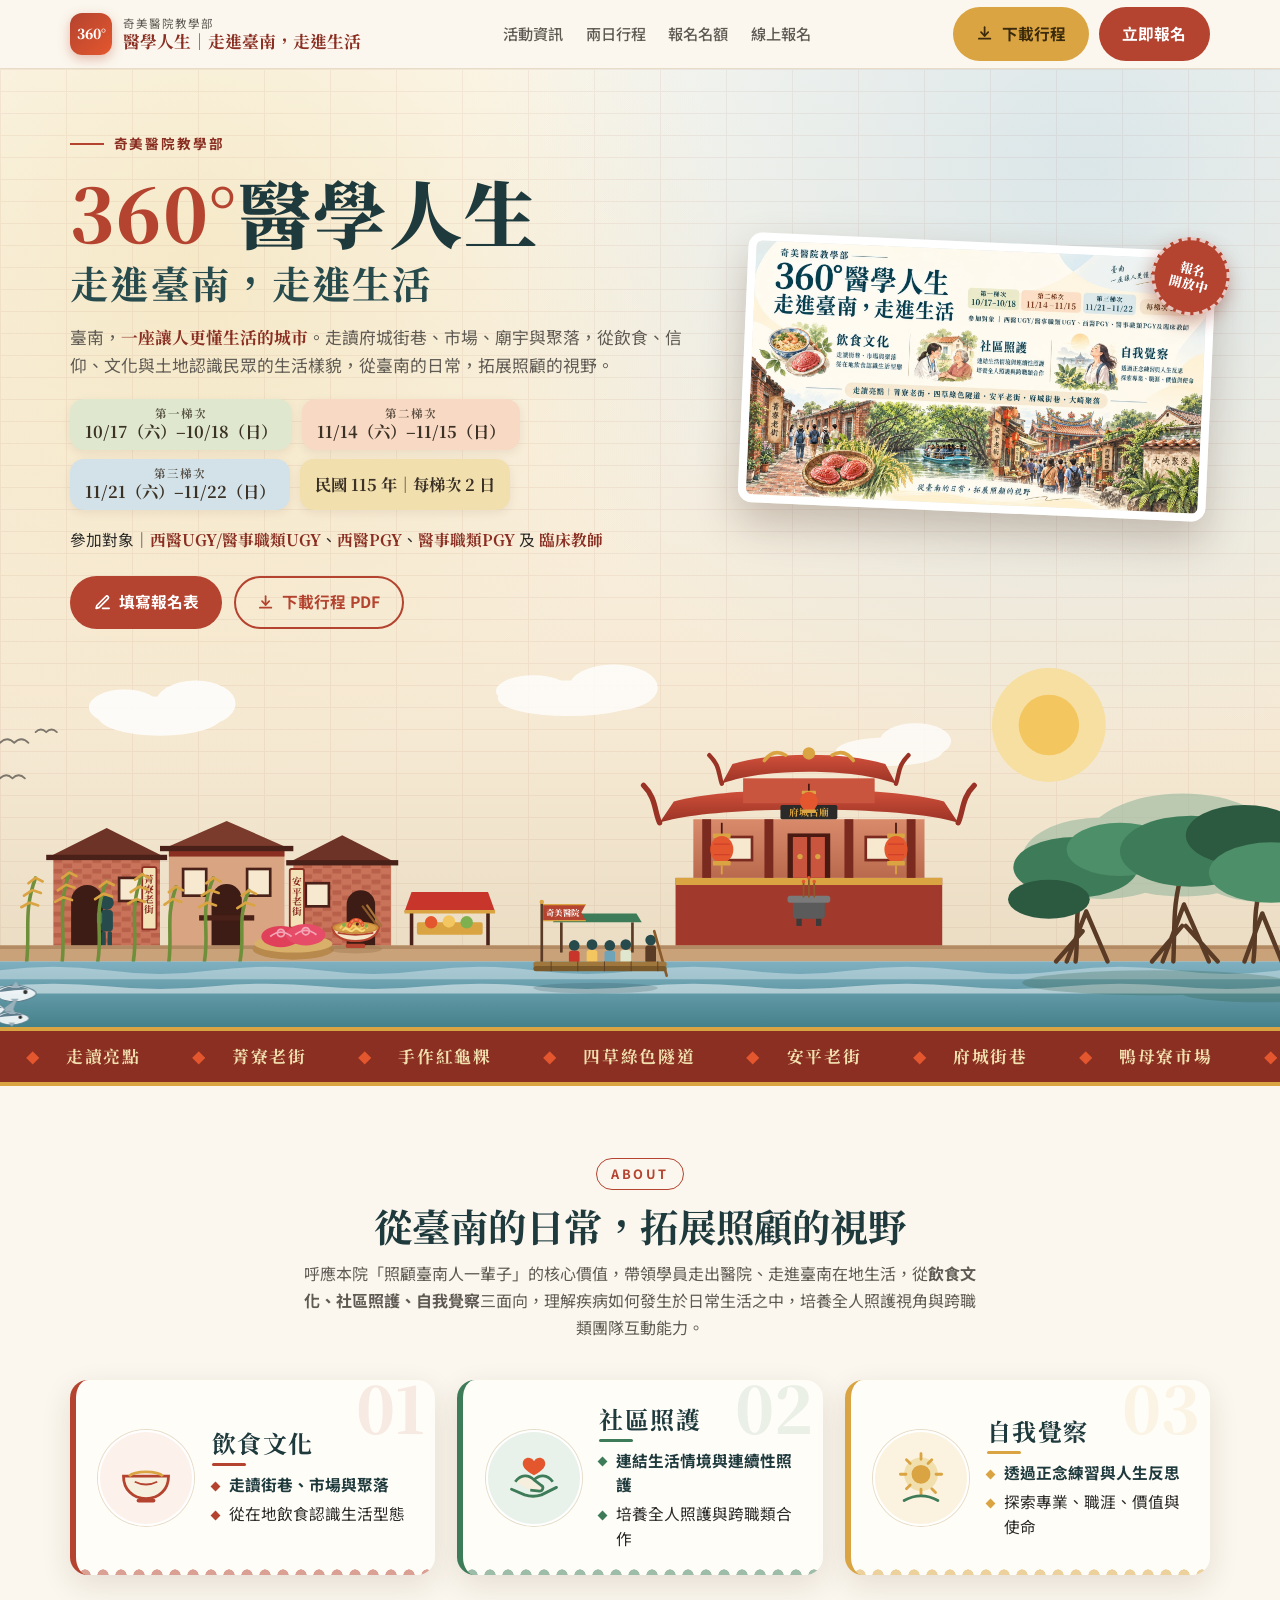
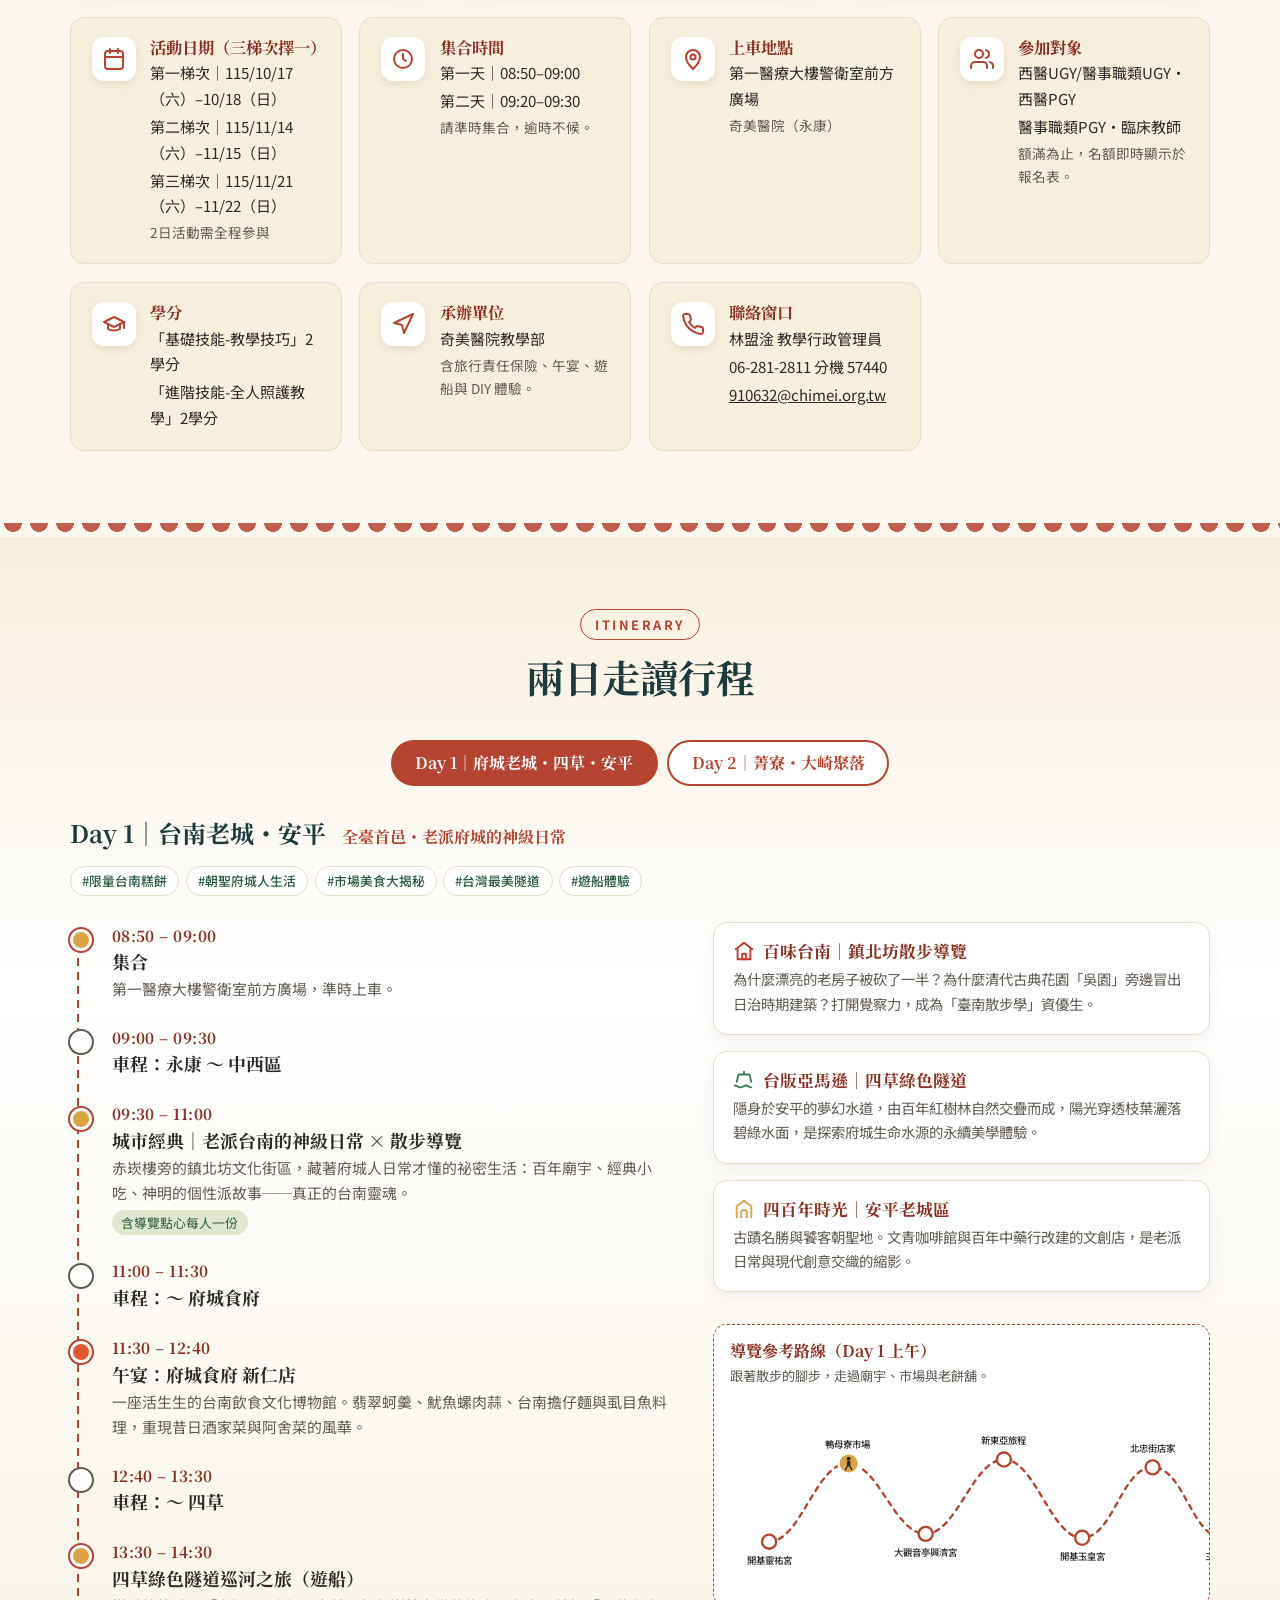
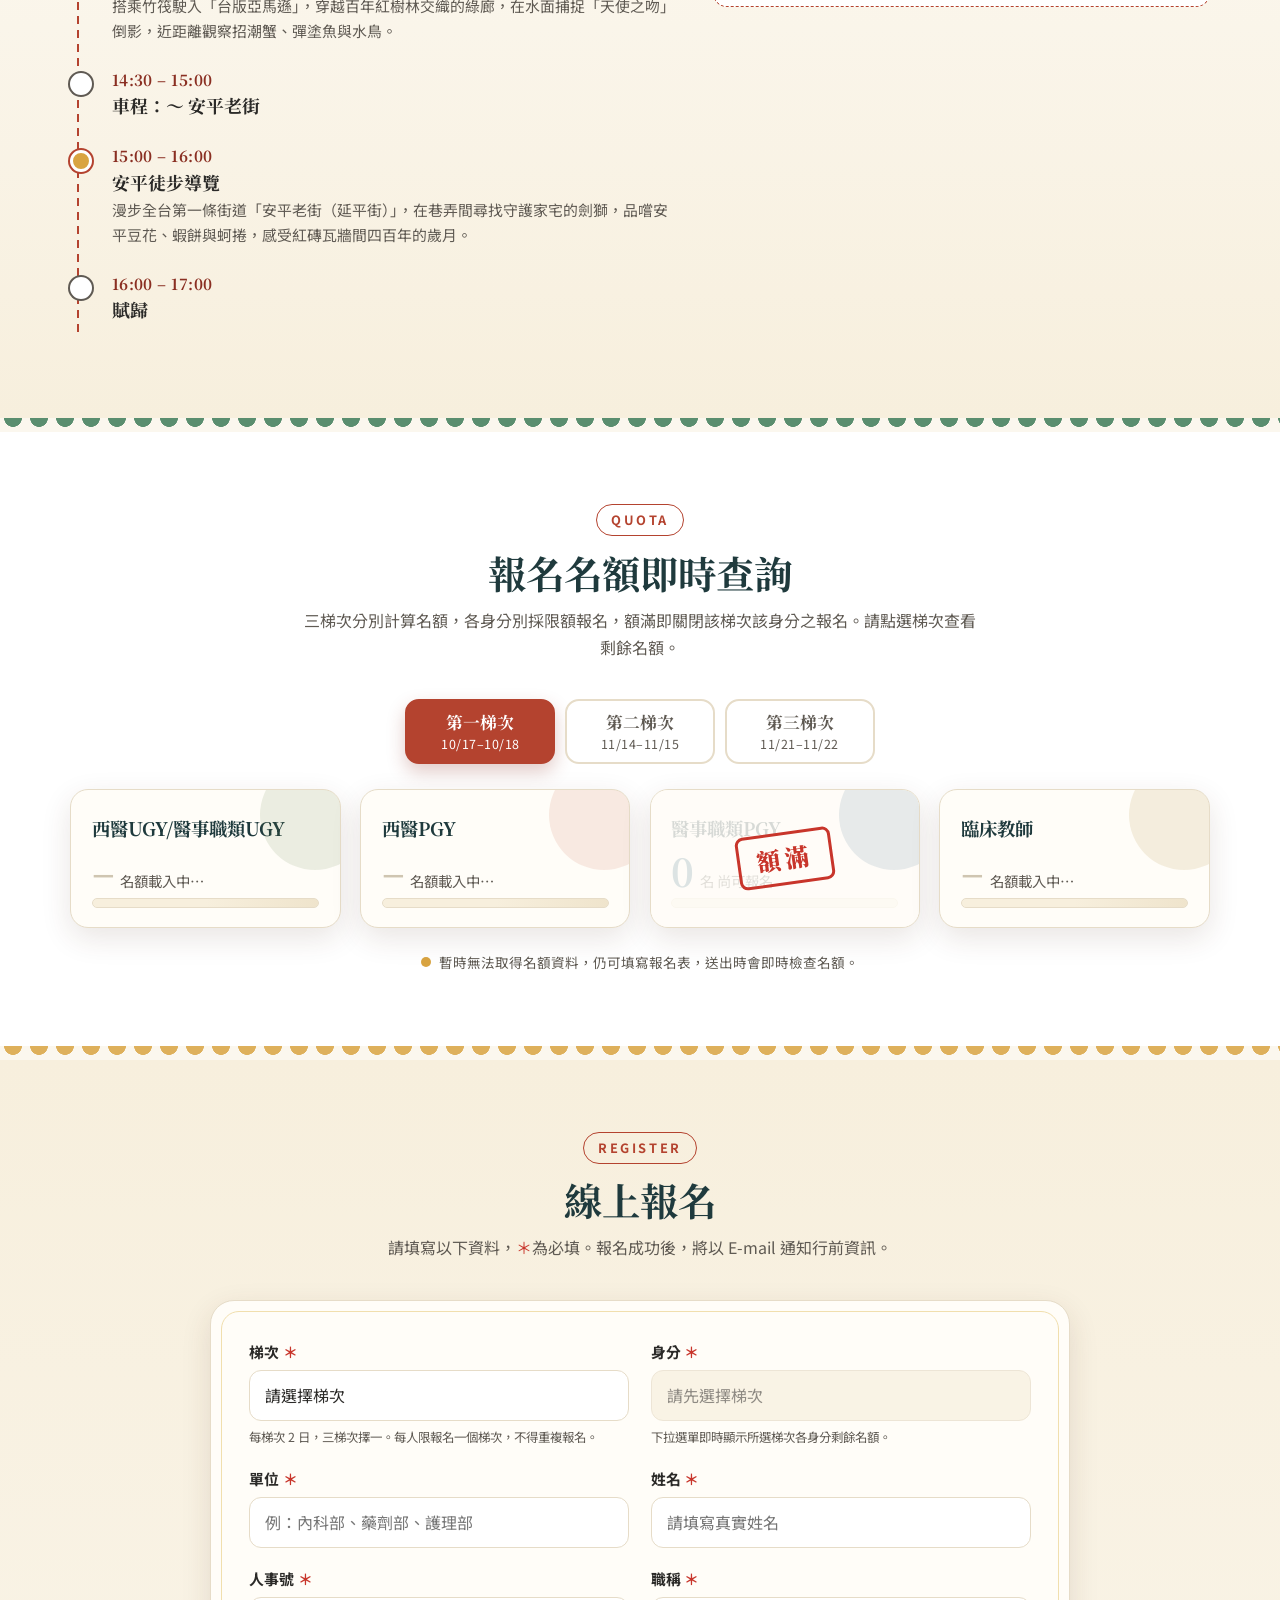
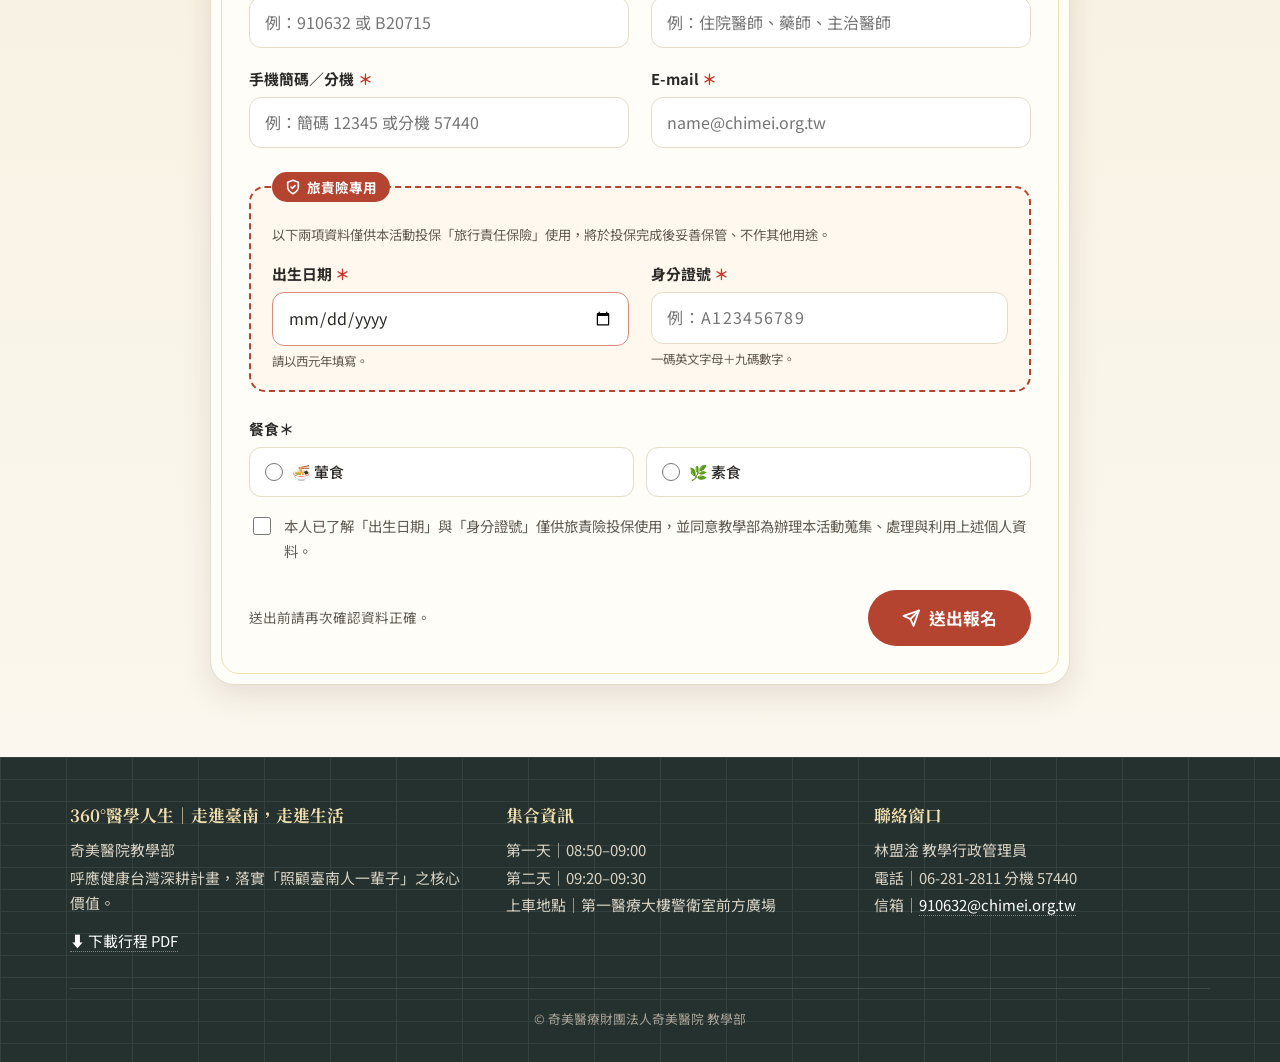
==== index.html @ 9045a718 "Swap the header poster for v5 Resize 「360°醫學人生｜走進臺南，走進生活v5.png」 to 1600×900 as assets/poster.jpg and" ====
<!DOCTYPE html>
<html lang="zh-Hant-TW">
<head>
<meta charset="UTF-8">
<meta name="viewport" content="width=device-width, initial-scale=1.0">
<title>360°醫學人生｜走進臺南，走進生活｜活動報名</title>
<meta name="description" content="奇美醫院教學部「360°醫學人生｜走進臺南，走進生活」二日走讀活動報名。對象：西醫UGY/醫事職類UGY、西醫PGY、醫事職類PGY及臨床教師。">
<meta property="og:title" content="360°醫學人生｜走進臺南，走進生活">
<meta property="og:description" content="走讀府城街巷、市場、廟宇與聚落，從飲食、信仰、文化與土地認識民眾的生活樣貌。">
<meta property="og:image" content="assets/poster.jpg?v=5">
<link rel="icon" href="data:image/svg+xml,%3Csvg xmlns='http://www.w3.org/2000/svg' viewBox='0 0 64 64'%3E%3Cline x1='32' y1='2' x2='32' y2='12' stroke='%235b2418' stroke-width='3'/%3E%3Cellipse cx='32' cy='32' rx='20' ry='22' fill='%23e4572e'/%3E%3Crect x='20' y='8' width='24' height='6' rx='2' fill='%23d9a441'/%3E%3Crect x='20' y='50' width='24' height='6' rx='2' fill='%23d9a441'/%3E%3Cline x1='32' y1='56' x2='32' y2='63' stroke='%23d9a441' stroke-width='3'/%3E%3C/svg%3E">
<link rel="preconnect" href="https://fonts.googleapis.com">
<link rel="preconnect" href="https://fonts.gstatic.com" crossorigin>
<link href="https://fonts.googleapis.com/css2?family=Noto+Sans+TC:wght@400;500;700&family=Noto+Serif+TC:wght@600;700;900&display=swap" rel="stylesheet">
<style>
/* ---------- 色彩：紅磚、朱紅、廟宇金、米白、紅樹林綠、四草水色 ---------- */
:root{
  --brick:#b4432f;
  --brick-deep:#8a2f22;
  --vermilion:#c8352b;
  --lantern:#e4572e;
  --gold:#d9a441;
  --gold-soft:#f1dfae;
  --rice:#f7efdd;
  --cream:#fbf7ee;
  --paper:#fffdf8;
  --ink:#2b2a28;
  --ink-soft:#5f5a53;
  --line:#e6dcc8;
  --green:#3e7c59;
  --green-deep:#2c5a41;
  --green-soft:#dfe8cf;
  --water:#6fa3b8;
  --water-soft:#d3e2e8;
  --peach:#f7d9c4;
  --shadow:0 10px 30px rgba(74,43,26,.12);
  --radius:18px;
  --serif:"Noto Serif TC","PingFang TC","Microsoft JhengHei",serif;
  --sans:"Noto Sans TC","PingFang TC","Microsoft JhengHei",system-ui,sans-serif;
}
*{box-sizing:border-box}
html{scroll-behavior:smooth}
body{
  margin:0;
  font-family:var(--sans);
  color:var(--ink);
  background:var(--cream);
  line-height:1.7;
  -webkit-font-smoothing:antialiased;
  overflow-x:hidden;
}
img{max-width:100%;display:block}
a{color:inherit}
h1,h2,h3,h4{font-family:var(--serif);margin:0;line-height:1.25}
.container{width:min(1140px,92%);margin:0 auto}
.sr-only{position:absolute;width:1px;height:1px;overflow:hidden;clip:rect(0 0 0 0);white-space:nowrap}

/* ---------- 按鈕 ---------- */
.btn{
  display:inline-flex;align-items:center;gap:.5rem;
  padding:.7rem 1.35rem;border-radius:999px;border:2px solid transparent;
  font-weight:700;font-size:.98rem;text-decoration:none;cursor:pointer;
  transition:transform .2s,box-shadow .2s,background .2s,color .2s;
  font-family:var(--sans);white-space:nowrap;
}
.btn svg{width:1.1em;height:1.1em;flex:none}
.btn:hover{transform:translateY(-2px);box-shadow:0 8px 20px rgba(139,47,34,.25)}
.btn:active{transform:translateY(0)}
.btn-primary{background:var(--brick);color:#fff}
.btn-primary:hover{background:var(--vermilion)}
.btn-outline{background:transparent;color:var(--brick);border-color:var(--brick)}
.btn-outline:hover{background:var(--brick);color:#fff}
.btn-gold{background:var(--gold);color:#3b2a0c}
.btn-gold:hover{background:#e6b552}
.btn[disabled]{opacity:.6;cursor:not-allowed;transform:none;box-shadow:none}

/* ---------- 頁首 ---------- */
.site-header{
  position:sticky;top:0;z-index:50;
  background:rgba(251,247,238,.9);
  backdrop-filter:blur(10px);
  border-bottom:1px solid var(--line);
}
.site-header .container{display:flex;align-items:center;justify-content:space-between;gap:1rem;min-height:68px}
.brand{display:flex;align-items:center;gap:.7rem;text-decoration:none}
.brand-mark{
  width:42px;height:42px;border-radius:12px;flex:none;
  background:linear-gradient(135deg,var(--brick),var(--lantern));
  display:grid;place-items:center;color:#fff;font-family:var(--serif);font-weight:900;font-size:.85rem;
  box-shadow:0 4px 12px rgba(180,67,47,.35);
}
.brand-text{display:flex;flex-direction:column;line-height:1.2}
.brand-text small{font-size:.72rem;color:var(--ink-soft);letter-spacing:.08em}
.brand-text strong{font-family:var(--serif);font-size:1.05rem;color:var(--brick-deep)}
.nav{display:flex;gap:1.4rem;font-weight:500;font-size:.95rem}
.nav a{text-decoration:none;color:var(--ink-soft);position:relative;padding:.2rem 0}
.nav a::after{content:"";position:absolute;left:0;right:0;bottom:-2px;height:2px;background:var(--brick);transform:scaleX(0);transition:transform .25s;transform-origin:left}
.nav a:hover{color:var(--brick)}
.nav a:hover::after{transform:scaleX(1)}
.header-actions{display:flex;gap:.6rem;align-items:center}
@media (max-width:860px){.nav{display:none}}
@media (max-width:700px){
  .site-header .container{min-height:60px}
  .brand-text small{display:none}
  .brand-text strong{font-size:.98rem}
  .brand-mark{width:36px;height:36px;font-size:.75rem}
  .header-actions .btn-register{display:none}
  .btn-download .btn-label-long{display:none}
  .btn-download{padding:.55rem 1rem}
}
@media (max-width:480px){.brand-sub{display:none}}
@media (min-width:701px){.btn-download .btn-label-short{display:none}}

/* ---------- Hero ---------- */
.hero{
  position:relative;overflow:hidden;
  background:
    radial-gradient(circle at 15% 20%,rgba(241,223,174,.55),transparent 40%),
    radial-gradient(circle at 85% 10%,rgba(211,226,232,.8),transparent 45%),
    linear-gradient(180deg,#fdf9f0 0%,#f6e9d3 70%,#e7d9bf 100%);
}
.hero::before{ /* 紅磚紋理 */
  content:"";position:absolute;inset:0;opacity:.06;pointer-events:none;
  background-image:
    linear-gradient(var(--brick-deep) 1px,transparent 1px),
    linear-gradient(90deg,var(--brick-deep) 1px,transparent 1px);
  background-size:100% 22px,66px 22px;
}
.hero-inner{
  position:relative;z-index:2;
  display:grid;grid-template-columns:1.15fr .85fr;gap:2.5rem;align-items:center;
  padding:3.5rem 0 2rem;
}
.eyebrow{
  display:inline-flex;align-items:center;gap:.6rem;
  font-size:.85rem;letter-spacing:.14em;color:var(--brick-deep);font-weight:700;
}
.eyebrow::before{content:"";width:34px;height:2px;background:var(--brick)}
.hero h1{
  font-size:clamp(2.6rem,6vw,4.6rem);font-weight:900;color:#1f3a3d;
  letter-spacing:.02em;margin:.6rem 0 .1rem;
}
.hero h1 .deg{color:var(--brick)}
.hero h2{
  font-size:clamp(1.5rem,3.6vw,2.4rem);font-weight:700;color:#274a4d;letter-spacing:.06em;
}
.hero .tagline{
  margin:1rem 0 1.2rem;color:var(--ink-soft);font-size:1.05rem;
}
.hero .tagline em{font-style:normal;font-family:var(--serif);color:var(--brick-deep);font-weight:700}
.sessions{display:flex;flex-wrap:wrap;gap:.6rem;margin:1rem 0}
.chip{
  display:inline-flex;flex-direction:column;align-items:center;
  padding:.45rem .95rem;border-radius:14px;line-height:1.3;
  font-family:var(--serif);font-weight:700;color:#3b3125;
  box-shadow:0 3px 10px rgba(74,43,26,.08);
}
.chip small{font-size:.72rem;font-weight:700;letter-spacing:.08em;opacity:.8}
.chip span{font-size:1.02rem}
.chip-1{background:var(--green-soft)}
.chip-2{background:var(--peach)}
.chip-3{background:var(--water-soft)}
.chip-days{background:var(--gold-soft);justify-content:center}
.audience{font-size:.98rem;color:var(--ink);margin-bottom:1.4rem}
.audience b{color:var(--brick-deep);font-family:var(--serif);white-space:nowrap}
.hero-cta{display:flex;flex-wrap:wrap;gap:.7rem}
.poster-frame{
  position:relative;
  transform:rotate(2.5deg);
  transition:transform .4s;
}
.poster-frame:hover{transform:rotate(0) scale(1.02)}
.poster-frame img{
  border-radius:14px;border:8px solid #fff;
  box-shadow:0 20px 40px rgba(74,43,26,.25);
}
.poster-frame .stamp{
  position:absolute;right:-14px;top:-14px;
  width:78px;height:78px;border-radius:50%;
  background:var(--brick);color:#fff;font-family:var(--serif);font-weight:900;
  display:grid;place-items:center;text-align:center;font-size:.8rem;line-height:1.2;
  border:3px dashed rgba(255,255,255,.7);box-shadow:0 8px 18px rgba(139,47,34,.4);
  transform:rotate(12deg);
  animation:stampPulse 3s ease-in-out infinite;
}
@keyframes stampPulse{0%,100%{transform:rotate(12deg) scale(1)}50%{transform:rotate(12deg) scale(1.06)}}
@media (max-width:900px){
  .hero-inner{grid-template-columns:1fr;padding-top:2.5rem}
  .poster-frame{max-width:520px;margin:0 auto;transform:rotate(0)}
}

/* ---------- Hero 動態場景 ---------- */
.scene{position:relative;z-index:1;display:block;width:100%;height:auto;margin-top:-1rem}
.scene svg{display:block;width:100%;height:auto}
.cloud{animation:drift 40s ease-in-out infinite alternate}
.cloud.c2{animation-duration:55s;animation-delay:-20s}
.cloud.c3{animation-duration:48s;animation-delay:-10s}
@keyframes drift{from{transform:translateX(0)}to{transform:translateX(70px)}}
.lantern{animation:swing 3.4s ease-in-out infinite;transform-box:fill-box;transform-origin:50% 0}
.lantern.l2{animation-delay:-1.1s;animation-duration:3.9s}
.lantern.l3{animation-delay:-2.2s;animation-duration:3.1s}
@keyframes swing{0%,100%{transform:rotate(-6deg)}50%{transform:rotate(6deg)}}
.smoke{animation:rise 5s ease-out infinite;transform-box:fill-box;transform-origin:50% 100%;opacity:0}
.smoke.s2{animation-delay:1.6s}
.smoke.s3{animation-delay:3.2s}
@keyframes rise{0%{transform:translateY(0) scale(.6);opacity:0}15%{opacity:.7}100%{transform:translateY(-70px) translateX(12px) scale(1.4);opacity:0}}
.rice{animation:sway 4s ease-in-out infinite;transform-box:fill-box;transform-origin:50% 100%}
.rice.r2{animation-delay:-.8s}
.rice.r3{animation-delay:-1.6s}
.rice.r4{animation-delay:-2.4s}
.rice.r5{animation-delay:-3.2s}
@keyframes sway{0%,100%{transform:rotate(-4deg)}50%{transform:rotate(4deg)}}
.wave{animation:waves 9s linear infinite}
.wave.w2{animation-duration:14s;animation-direction:reverse;opacity:.5}
@keyframes waves{from{transform:translateX(0)}to{transform:translateX(-240px)}}
.raft-sail{animation:sail 46s ease-in-out infinite alternate}
@keyframes sail{from{transform:translateX(-185px)}to{transform:translateX(430px)}}
.raft{animation:bob 4.5s ease-in-out infinite;transform-box:fill-box;transform-origin:50% 50%}
@keyframes bob{0%,100%{transform:translateY(0) rotate(-1deg)}50%{transform:translateY(-5px) rotate(1deg)}}
.pole{animation:row 2.4s ease-in-out infinite;transform-box:fill-box;transform-origin:15% 0}
.flag{animation:flutter 1.3s ease-in-out infinite alternate;transform-box:fill-box;transform-origin:0 50%}
@keyframes flutter{from{transform:skewY(-4deg) scaleX(1)}to{transform:skewY(4deg) scaleX(.94)}}
@keyframes row{0%,100%{transform:rotate(-8deg)}50%{transform:rotate(8deg)}}
.wake{animation:wake 3s ease-out infinite;transform-box:fill-box;transform-origin:100% 50%;opacity:0}
.wake.k2{animation-delay:1.5s}
@keyframes wake{0%{transform:scaleX(.3);opacity:0}30%{opacity:.6}100%{transform:scaleX(1.4) translateX(-30px);opacity:0}}
/* 虱目魚 */
.fish-lane{animation:swimR 34s linear infinite}
.fish-lane.f2{animation:swimL 42s linear infinite;animation-delay:-16s}
.fish-lane.f3{animation:swimR 52s linear infinite;animation-delay:-30s}
@keyframes swimR{from{transform:translateX(-90px)}to{transform:translateX(1530px)}}
@keyframes swimL{from{transform:translateX(1530px)}to{transform:translateX(-90px)}}
.fish-bob{animation:fishBob 3.2s ease-in-out infinite;transform-box:fill-box;transform-origin:50% 50%}
.fish-bob.b2{animation-duration:2.6s;animation-delay:-1s}
.fish-bob.b3{animation-duration:3.8s;animation-delay:-2s}
@keyframes fishBob{0%,100%{transform:translateY(0) rotate(2deg)}50%{transform:translateY(-4px) rotate(-2deg)}}
.fish-tail{animation:tail .55s ease-in-out infinite alternate;transform-box:fill-box;transform-origin:0% 50%}
@keyframes tail{from{transform:rotate(-18deg)}to{transform:rotate(18deg)}}
.fish-jump{animation:jump 5s ease-in-out infinite;transform-box:fill-box;transform-origin:50% 50%;opacity:0}
.fish-jump.j2,.splash.s2{animation-delay:-2.5s}
@keyframes jump{
  0%,74%{transform:translate(0,14px) rotate(0);opacity:0}
  76%{opacity:1}
  80%{transform:translate(18px,-22px) rotate(-38deg);opacity:1}
  85%{transform:translate(42px,-44px) rotate(0deg);opacity:1}
  90%{transform:translate(66px,-22px) rotate(38deg);opacity:1}
  93%{transform:translate(82px,14px) rotate(60deg);opacity:1}
  94%,100%{transform:translate(82px,14px) rotate(60deg);opacity:0}
}
.splash{animation:splash 5s ease-out infinite;transform-box:fill-box;transform-origin:50% 50%;opacity:0}
@keyframes splash{0%,92%{transform:scale(.3);opacity:0}94%{opacity:.7}100%{transform:scale(1.6);opacity:0}}
.bird{animation:fly 26s linear infinite;opacity:.8}
.bird.b2{animation-delay:-9s}
@keyframes fly{from{transform:translateX(-120px) translateY(0)}50%{transform:translateX(700px) translateY(-25px)}to{transform:translateX(1560px) translateY(0)}}
.sun-glow{animation:glow 6s ease-in-out infinite}
@keyframes glow{0%,100%{opacity:.35}50%{opacity:.7}}
.walker{animation:walk 30s linear infinite}
@keyframes walk{from{transform:translateX(-80px)}to{transform:translateX(760px)}}
.walker .leg{animation:step .6s ease-in-out infinite alternate;transform-box:fill-box;transform-origin:50% 0}
.walker .leg.b{animation-delay:-.3s}
@keyframes step{from{transform:rotate(-18deg)}to{transform:rotate(18deg)}}
@media (prefers-reduced-motion:reduce){
  .cloud,.lantern,.smoke,.rice,.wave,.raft,.raft-sail,.pole,.wake,.bird,.sun-glow,.walker,.walker .leg,.stamp,.marquee-track,.pulse,.steam,.route-walker,.fish-lane,.fish-bob,.fish-tail,.fish-jump,.splash,.flag,.quota-card.is-loading .bar{animation:none!important}
  .fish-jump,.splash{opacity:0!important}
}

/* ---------- 跑馬燈 ---------- */
.marquee{
  background:var(--brick-deep);color:var(--gold-soft);
  overflow:hidden;white-space:nowrap;padding:.7rem 0;
  font-family:var(--serif);font-weight:700;font-size:1.05rem;letter-spacing:.1em;
  border-top:4px solid var(--gold);border-bottom:4px solid var(--gold);
}
.marquee-track{display:inline-block;animation:marquee 32s linear infinite}
.marquee-track span{display:inline-block;padding:0 1.6rem}
.marquee-track span::before{content:"◆";color:var(--lantern);margin-right:1.6rem;font-size:.8em}
@keyframes marquee{from{transform:translateX(0)}to{transform:translateX(-50%)}}

/* ---------- 區塊 ---------- */
section.block{padding:4.5rem 0}
.section-head{text-align:center;margin-bottom:2.4rem}
.section-head .kicker{
  display:inline-block;font-size:.8rem;letter-spacing:.2em;color:var(--brick);font-weight:700;
  padding:.25rem .9rem;border:1px solid var(--brick);border-radius:999px;margin-bottom:.8rem;
}
.section-head h2{font-size:clamp(1.7rem,3.5vw,2.4rem);color:#1f3a3d}
.section-head p{color:var(--ink-soft);max-width:680px;margin:.6rem auto 0}
.tile-edge{ /* 屋瓦邊 */
  height:14px;
  background:radial-gradient(circle at 50% 0,var(--brick) 0 45%,transparent 48%) 0 0/26px 14px repeat-x;
  opacity:.85;
}
.tile-edge.green{background-image:radial-gradient(circle at 50% 0,var(--green) 0 45%,transparent 48%)}
.tile-edge.gold{background-image:radial-gradient(circle at 50% 0,var(--gold) 0 45%,transparent 48%)}

/* ---------- 活動資訊 ---------- */
.pillars{display:grid;grid-template-columns:repeat(3,1fr);gap:1.4rem;margin-bottom:2.6rem}
.pillar{
  --p-color:var(--brick);--p-soft:#fdf1ec;
  background:var(--paper);border-radius:var(--radius);padding:1.5rem 1.4rem;
  box-shadow:var(--shadow);border-left:6px solid var(--p-color);
  position:relative;overflow:hidden;
  display:flex;align-items:center;gap:1.1rem;
}
.pillar::after{ /* 屋瓦紋 */
  content:"";position:absolute;left:0;right:0;bottom:0;height:8px;opacity:.5;
  background:radial-gradient(circle at 50% 100%,var(--p-color) 0 45%,transparent 48%) 0 0/18px 8px repeat-x;
}
.pillar:nth-child(2){--p-color:var(--green);--p-soft:#e8f1ea}
.pillar:nth-child(3){--p-color:var(--gold);--p-soft:#fbf3df}
.pillar .icon-wrap{
  flex:none;width:96px;height:96px;border-radius:50%;background:var(--p-soft);
  display:grid;place-items:center;box-shadow:inset 0 0 0 2px #fff,0 0 0 1px var(--line);
}
.pillar .icon{width:60px;height:60px}
.pillar .num{
  position:absolute;right:.6rem;top:-.4rem;font-family:var(--serif);font-weight:900;
  font-size:4rem;line-height:1;color:var(--p-color);opacity:.1;pointer-events:none;
}
.pillar-body{position:relative;min-width:0}
.pillar h3{font-size:1.5rem;color:#1f3a3d;margin-bottom:.45rem;letter-spacing:.06em}
.pillar h3::after{content:"";display:block;width:34px;height:3px;background:var(--p-color);border-radius:2px;margin-top:.3rem}
.pillar-desc{margin:0;display:grid;gap:.3rem}
.pillar-desc span{position:relative;padding-left:1.05rem;font-size:.98rem;color:var(--ink);line-height:1.55}
.pillar-desc span:first-child{font-weight:700;color:#1f3a3d}
.pillar-desc span::before{
  content:"";position:absolute;left:0;top:.6em;width:7px;height:7px;transform:rotate(45deg);background:var(--p-color);
}
@media (max-width:1100px) and (min-width:861px){
  .pillar{flex-direction:column;align-items:flex-start;gap:.9rem}
  .pillar .icon-wrap{width:80px;height:80px}
  .pillar .icon{width:50px;height:50px}
}
@media (max-width:480px){
  .pillar{display:grid;grid-template-columns:64px 1fr;grid-template-areas:"icon title" "desc desc";column-gap:.9rem;row-gap:.5rem;align-items:center;padding:1.3rem 1.2rem 1.4rem}
  .pillar .icon-wrap{grid-area:icon;width:64px;height:64px}
  .pillar .icon{width:42px;height:42px}
  .pillar-body{display:contents}
  .pillar h3{grid-area:title;margin:0;font-size:1.35rem}
  .pillar-desc{grid-area:desc}
  .pillar .num{font-size:3.2rem}
}
.steam{animation:steamUp 3s ease-out infinite;opacity:0;transform-box:fill-box;transform-origin:50% 100%}
.steam.t2{animation-delay:1s}.steam.t3{animation-delay:2s}
@keyframes steamUp{0%{opacity:0;transform:translateY(0)}30%{opacity:.8}100%{opacity:0;transform:translateY(-16px)}}
.info-grid{display:grid;grid-template-columns:repeat(auto-fit,minmax(230px,1fr));gap:1.1rem}
.info-card{
  background:var(--rice);border-radius:14px;padding:1.2rem 1.3rem;
  border:1px solid var(--line);display:flex;gap:.9rem;align-items:flex-start;
}
.info-card .ic{
  flex:none;width:44px;height:44px;border-radius:12px;background:#fff;
  display:grid;place-items:center;color:var(--brick);box-shadow:0 3px 8px rgba(74,43,26,.1);
}
.info-card .ic svg{width:24px;height:24px}
.info-card h4{font-size:1.02rem;color:var(--brick-deep);margin-bottom:.2rem}
.info-card p{margin:0;font-size:.94rem;color:var(--ink)}
.info-card p + p{margin-top:.15rem}
.info-card .muted{color:var(--ink-soft);font-size:.85rem}
@media (max-width:860px){.pillars{grid-template-columns:1fr}}

/* ---------- 行程 ---------- */
.itinerary-section{background:linear-gradient(180deg,var(--rice),#fff 30%,var(--rice))}
.day-tabs{display:flex;justify-content:center;gap:.6rem;margin-bottom:2rem;flex-wrap:wrap}
.day-tab{
  border:2px solid var(--brick);background:#fff;color:var(--brick);
  padding:.6rem 1.4rem;border-radius:999px;font-weight:700;cursor:pointer;font-family:var(--serif);font-size:1rem;
  transition:all .2s;
}
.day-tab[aria-selected="true"]{background:var(--brick);color:#fff}
.day-panel{display:none;animation:fadeIn .4s}
.day-panel.active{display:block}
@keyframes fadeIn{from{opacity:0;transform:translateY(8px)}to{opacity:1;transform:none}}
.day-title{
  display:flex;flex-wrap:wrap;align-items:baseline;gap:.5rem 1rem;margin-bottom:1rem;
}
.day-title h3{font-size:1.5rem;color:#1f3a3d}
.day-title .sub{font-family:var(--serif);color:var(--brick);font-weight:700}
.day-theme{color:var(--ink-soft);margin:0 0 1.4rem}
.tags{display:flex;flex-wrap:wrap;gap:.4rem;margin-bottom:1.6rem}
.tag{font-size:.8rem;background:#fff;border:1px solid var(--line);border-radius:999px;padding:.2rem .7rem;color:var(--green-deep);font-weight:500}
.timeline{position:relative;padding-left:1.6rem;margin:0;list-style:none}
.timeline::before{content:"";position:absolute;left:7px;top:8px;bottom:8px;width:2px;background:repeating-linear-gradient(var(--brick) 0 8px,transparent 8px 14px)}
.tl-item{position:relative;padding:0 0 1.4rem 1rem}
.tl-item::before{
  content:"";position:absolute;left:-1.6rem;top:.45rem;width:16px;height:16px;border-radius:50%;
  background:var(--gold);border:3px solid #fff;box-shadow:0 0 0 2px var(--brick);
}
.tl-item.meal::before{background:var(--lantern)}
.tl-item.move::before{background:#fff;box-shadow:0 0 0 2px var(--ink-soft)}
.tl-item time{font-family:var(--serif);font-weight:700;color:var(--brick-deep);font-size:.95rem;letter-spacing:.03em}
.tl-item h4{font-size:1.12rem;color:var(--ink);margin:.1rem 0 .2rem}
.tl-item p{margin:0;color:var(--ink-soft);font-size:.93rem}
.tl-item .note{display:inline-block;margin-top:.3rem;font-size:.8rem;color:var(--green-deep);background:var(--green-soft);padding:.1rem .6rem;border-radius:999px}
.day-grid{display:grid;grid-template-columns:1.1fr .9fr;gap:2.2rem;align-items:start}
@media (max-width:900px){.day-grid{grid-template-columns:1fr}}
.spot-cards{display:grid;gap:1rem}
.spot{
  background:#fff;border-radius:14px;padding:1.1rem 1.2rem;border:1px solid var(--line);
  box-shadow:0 6px 16px rgba(74,43,26,.06);
}
.spot h4{font-size:1.05rem;color:var(--brick-deep);margin-bottom:.3rem;display:flex;gap:.5rem;align-items:center}
.spot h4 svg{width:22px;height:22px;flex:none}
.spot p{margin:0;font-size:.9rem;color:var(--ink-soft)}
.route{
  background:#fff;border-radius:14px;border:1px dashed var(--brick);padding:1rem 1rem .6rem;margin-top:1rem;overflow-x:auto;
}
.route h4{font-size:1rem;color:var(--brick-deep);margin-bottom:.2rem}
.route p{font-size:.82rem;color:var(--ink-soft);margin:0 0 .4rem}
.route svg{min-width:720px;width:100%;height:auto}
.route-walker{offset-rotate:0deg}
.route .node{font-size:12px;fill:var(--ink);font-family:var(--sans);font-weight:500}

/* ---------- 名額 ---------- */
.quota-section{background:#fff}
.seg{display:flex;justify-content:center;gap:.6rem;flex-wrap:wrap;margin-bottom:1.6rem}
.seg-btn{
  display:flex;flex-direction:column;align-items:center;gap:.05rem;
  min-width:150px;padding:.55rem 1.2rem;border-radius:14px;cursor:pointer;
  background:#fff;border:2px solid var(--line);color:var(--ink-soft);font-family:var(--sans);
  transition:all .2s;
}
.seg-btn b{font-family:var(--serif);font-size:1.05rem;color:inherit}
.seg-btn small{font-size:.78rem;letter-spacing:.04em}
.seg-btn:hover{border-color:var(--brick);color:var(--brick)}
.seg-btn[aria-pressed="true"]{background:var(--brick);border-color:var(--brick);color:#fff;box-shadow:0 8px 18px rgba(139,47,34,.25)}
@media (max-width:520px){.seg-btn{min-width:0;flex:1 1 30%;padding:.5rem .6rem}.seg-btn b{font-size:.95rem}}
.quota-grid{display:grid;grid-template-columns:repeat(4,1fr);gap:1.2rem}
.quota-card{
  border-radius:var(--radius);padding:1.4rem 1.3rem 1.2rem;
  background:var(--paper);border:1px solid var(--line);box-shadow:var(--shadow);
  position:relative;overflow:hidden;display:flex;flex-direction:column;
}
.quota-card::after{
  content:"";position:absolute;right:-30px;top:-30px;width:110px;height:110px;border-radius:50%;
  background:var(--q-color,var(--brick));opacity:.12;
}
.quota-card .q-name{font-family:var(--serif);font-weight:700;font-size:1.15rem;color:#1f3a3d;flex:1 0 auto}
.nw{white-space:nowrap}
.quota-card .q-num{display:flex;align-items:baseline;gap:.35rem;margin:.5rem 0 .3rem}
.quota-card .q-num b{font-family:var(--serif);font-size:2.4rem;color:var(--q-color,var(--brick));line-height:1}
.quota-card .q-num span{color:var(--ink-soft);font-size:.9rem}
.bar{height:10px;border-radius:999px;background:var(--rice);overflow:hidden;border:1px solid var(--line)}
.bar i{display:block;height:100%;background:var(--q-color,var(--brick));width:0;transition:width .8s cubic-bezier(.2,.8,.2,1)}
.q-foot{display:flex;justify-content:space-between;font-size:.8rem;color:var(--ink-soft);margin-top:.4rem}
.q-full{position:absolute;inset:0;display:none;place-items:center;background:rgba(255,253,248,.82)}
.q-full span{
  font-family:var(--serif);font-weight:900;color:var(--vermilion);font-size:1.5rem;
  border:3px solid var(--vermilion);padding:.2rem 1rem;border-radius:8px;transform:rotate(-8deg);letter-spacing:.2em;
}
.quota-card.is-full .q-full{display:grid}
.quota-card.is-loading .q-num b{color:#cfc5b1}
.quota-card.is-loading .bar{background:linear-gradient(90deg,var(--rice) 25%,#efe4cc 50%,var(--rice) 75%);background-size:200% 100%;animation:shimmer 1.4s linear infinite}
@keyframes shimmer{from{background-position:200% 0}to{background-position:-200% 0}}
.live{display:flex;justify-content:center;align-items:center;gap:.5rem;margin-top:1.4rem;font-size:.85rem;color:var(--ink-soft)}
.pulse{width:10px;height:10px;border-radius:50%;background:var(--green);animation:pulse 1.6s ease-in-out infinite}
.pulse.off{background:var(--gold);animation:none}
@keyframes pulse{0%,100%{box-shadow:0 0 0 0 rgba(62,124,89,.5)}70%{box-shadow:0 0 0 8px rgba(62,124,89,0)}}
@media (max-width:960px){.quota-grid{grid-template-columns:repeat(2,1fr)}}
@media (max-width:520px){.quota-grid{grid-template-columns:1fr}}

/* ---------- 報名表單 ---------- */
.form-section{background:linear-gradient(180deg,var(--rice),var(--cream))}
.form-card{
  background:var(--paper);border-radius:24px;box-shadow:var(--shadow);
  padding:2.4rem;max-width:860px;margin:0 auto;border:1px solid var(--line);
  position:relative;
}
.form-card::before{ /* 廟宇金線 */
  content:"";position:absolute;inset:10px;border:1px solid var(--gold-soft);border-radius:18px;pointer-events:none;
}
.form-grid{display:grid;grid-template-columns:1fr 1fr;gap:1.1rem 1.4rem}
.field{display:flex;flex-direction:column;gap:.35rem}
.field.full{grid-column:1/-1}
.field label{font-weight:700;font-size:.93rem;color:var(--ink)}
.field label .req{color:var(--vermilion);margin-left:.2rem}
.field input,.field select{
  font:inherit;font-size:1rem;padding:.7rem .9rem;border-radius:12px;border:1.5px solid var(--line);
  background:#fff;color:var(--ink);transition:border .2s,box-shadow .2s;width:100%;
}
.field input:focus,.field select:focus{outline:none;border-color:var(--brick);box-shadow:0 0 0 4px rgba(180,67,47,.14)}
.field select:disabled{background-color:var(--rice);color:var(--ink-soft);cursor:not-allowed}
.field input:invalid:not(:placeholder-shown){border-color:#d98b7c}
.field .hint{font-size:.78rem;color:var(--ink-soft)}
.field .err{font-size:.8rem;color:var(--vermilion);display:none}
.field.invalid .err{display:block}
.field.invalid input,.field.invalid select{border-color:var(--vermilion)}
select{appearance:none;background-image:url("data:image/svg+xml,%3Csvg xmlns='http://www.w3.org/2000/svg' width='14' height='14' viewBox='0 0 24 24' fill='none' stroke='%23b4432f' stroke-width='3'%3E%3Cpath d='M6 9l6 6 6-6'/%3E%3C/svg%3E");background-repeat:no-repeat;background-position:right .9rem center;padding-right:2.4rem}
.insurance{
  grid-column:1/-1;margin:.4rem 0;
  border:2px dashed var(--brick);border-radius:16px;padding:1.3rem 1.3rem 1.1rem;
  background:#fff8ee;position:relative;
}
.insurance legend{
  padding:.2rem .8rem;background:var(--brick);color:#fff;border-radius:999px;font-weight:700;font-size:.85rem;
  display:inline-flex;align-items:center;gap:.4rem;
}
.insurance legend svg{width:16px;height:16px}
.insurance .ins-note{font-size:.83rem;color:var(--ink-soft);margin:.1rem 0 .9rem}
.insurance .form-grid{gap:1rem 1.4rem}
.radio-group{display:flex;gap:.8rem;flex-wrap:wrap}
.radio-group label{
  flex:1;display:flex;align-items:center;gap:.6rem;cursor:pointer;
  border:1.5px solid var(--line);border-radius:12px;padding:.7rem .9rem;background:#fff;font-weight:500;transition:all .2s;
}
.radio-group label:hover{border-color:var(--brick)}
.radio-group input{accent-color:var(--brick);width:18px;height:18px;margin:0}
.radio-group label:has(input:checked){border-color:var(--brick);background:#fdf1ec;box-shadow:0 0 0 3px rgba(180,67,47,.12)}
.consent{display:flex;gap:.6rem;align-items:flex-start;font-size:.9rem;color:var(--ink-soft);grid-column:1/-1}
.consent input{accent-color:var(--brick);width:18px;height:18px;margin-top:.2rem;flex:none}
.form-actions{grid-column:1/-1;display:flex;justify-content:space-between;align-items:center;flex-wrap:wrap;gap:1rem;margin-top:.6rem}
.form-actions .btn{padding:.85rem 2rem;font-size:1.05rem}
.form-msg{grid-column:1/-1;display:none;padding:.8rem 1rem;border-radius:12px;font-size:.92rem}
.form-msg.error{display:block;background:#fdecea;color:#8f2416;border:1px solid #f1b8ae}
@media (max-width:640px){
  .form-card{padding:1.6rem 1.2rem}
  .form-grid{grid-template-columns:1fr}
  .insurance .form-grid{grid-template-columns:1fr}
}

/* ---------- 頁尾 ---------- */
.site-footer{
  background:#24312f;color:#d8d2c3;padding:3rem 0 2rem;position:relative;overflow:hidden;
}
.site-footer::before{
  content:"";position:absolute;inset:0;opacity:.07;pointer-events:none;
  background-image:linear-gradient(#fff 1px,transparent 1px),linear-gradient(90deg,#fff 1px,transparent 1px);
  background-size:100% 22px,66px 22px;
}
.footer-grid{position:relative;display:grid;grid-template-columns:1.2fr 1fr 1fr;gap:2rem}
.site-footer h4{font-size:1.05rem;color:var(--gold-soft);margin-bottom:.7rem}
.site-footer p{margin:.15rem 0;font-size:.93rem}
.site-footer a{color:#fff;text-decoration:none;border-bottom:1px dotted rgba(255,255,255,.4)}
.site-footer .copy{position:relative;margin-top:2rem;padding-top:1.2rem;border-top:1px solid rgba(255,255,255,.12);font-size:.8rem;color:#a9a396;text-align:center}
@media (max-width:820px){.footer-grid{grid-template-columns:1fr}}

/* ---------- 成功視窗 ---------- */
.modal{position:fixed;inset:0;z-index:100;display:none;place-items:center;background:rgba(43,42,40,.55);padding:1rem}
.modal.open{display:grid}
.modal-card{
  background:var(--paper);border-radius:22px;padding:2rem;max-width:520px;width:100%;
  box-shadow:0 30px 60px rgba(0,0,0,.35);text-align:center;animation:fadeIn .3s;
  border-top:8px solid var(--brick);
}
.modal-card .seal{
  width:84px;height:84px;margin:0 auto 1rem;border-radius:50%;
  background:var(--brick);display:grid;place-items:center;color:#fff;font-family:var(--serif);font-weight:900;font-size:1.3rem;
  border:3px double #fff;box-shadow:0 0 0 4px var(--brick);letter-spacing:.1em;
}
.modal-card h3{font-size:1.5rem;color:#1f3a3d;margin-bottom:.5rem}
.modal-card p{color:var(--ink-soft);margin:.3rem 0}
.modal-card .summary{
  text-align:left;background:var(--rice);border-radius:12px;padding:.9rem 1.1rem;margin:1rem 0;font-size:.92rem;
}
.modal-card .summary div{display:flex;justify-content:space-between;gap:1rem;padding:.15rem 0;border-bottom:1px dashed var(--line)}
.modal-card .summary div:last-child{border:none}
.modal-card .summary span{color:var(--ink-soft)}
.toTop{
  position:fixed;right:1.2rem;bottom:1.2rem;z-index:40;width:46px;height:46px;border-radius:50%;
  background:var(--brick);color:#fff;border:none;cursor:pointer;box-shadow:0 8px 18px rgba(139,47,34,.4);
  display:grid;place-items:center;opacity:0;pointer-events:none;transition:opacity .3s;
}
.toTop.show{opacity:1;pointer-events:auto}
.toTop svg{width:20px;height:20px}
</style>
</head>
<body>

<!-- ================= 頁首 ================= -->
<header class="site-header">
  <div class="container">
    <a class="brand" href="#top">
      <div class="brand-mark">360°</div>
      <div class="brand-text">
        <small>奇美醫院教學部</small>
        <strong>醫學人生<span class="brand-sub">｜走進臺南，走進生活</span></strong>
      </div>
    </a>
    <nav class="nav" aria-label="主選單">
      <a href="#info">活動資訊</a>
      <a href="#itinerary">兩日行程</a>
      <a href="#quota">報名名額</a>
      <a href="#register">線上報名</a>
    </nav>
    <div class="header-actions">
      <a class="btn btn-gold btn-download" href="assets/itinerary.pdf" download="360°醫學人生｜走進臺南，走進生活行程v4.pdf" title="下載行程 PDF">
        <svg viewBox="0 0 24 24" fill="none" stroke="currentColor" stroke-width="2.4" stroke-linecap="round" stroke-linejoin="round"><path d="M12 3v12"/><path d="M7 10l5 5 5-5"/><path d="M4 19h16"/></svg>
        <span class="btn-label-long">下載行程</span><span class="btn-label-short">行程</span>
      </a>
      <a class="btn btn-primary btn-register" href="#register">立即報名</a>
    </div>
  </div>
</header>

<!-- ================= Hero ================= -->
<section class="hero" id="top">
  <div class="container hero-inner">
    <div>
      <span class="eyebrow">奇美醫院教學部</span>
      <h1><span class="deg">360°</span>醫學人生</h1>
      <h2>走進臺南，走進生活</h2>
      <p class="tagline">臺南，<em>一座讓人更懂生活的城市</em>。走讀府城街巷、市場、廟宇與聚落，從飲食、信仰、文化與土地認識民眾的生活樣貌，從臺南的日常，拓展照顧的視野。</p>
      <div class="sessions" aria-label="活動梯次">
        <div class="chip chip-1"><small>第一梯次</small><span>10/17（六）–10/18（日）</span></div>
        <div class="chip chip-2"><small>第二梯次</small><span>11/14（六）–11/15（日）</span></div>
        <div class="chip chip-3"><small>第三梯次</small><span>11/21（六）–11/22（日）</span></div>
        <div class="chip chip-days"><span>民國 115 年｜每梯次 2 日</span></div>
      </div>
      <p class="audience">參加對象｜<b>西醫UGY/醫事職類UGY</b>、<b>西醫PGY</b>、<b>醫事職類PGY</b> 及 <b>臨床教師</b></p>
      <div class="hero-cta">
        <a class="btn btn-primary" href="#register">
          <svg viewBox="0 0 24 24" fill="none" stroke="currentColor" stroke-width="2.4" stroke-linecap="round" stroke-linejoin="round"><path d="M12 20h9"/><path d="M16.5 3.5a2.1 2.1 0 013 3L7 19l-4 1 1-4z"/></svg>
          填寫報名表
        </a>
        <a class="btn btn-outline" href="assets/itinerary.pdf" download="360°醫學人生｜走進臺南，走進生活行程v4.pdf">
          <svg viewBox="0 0 24 24" fill="none" stroke="currentColor" stroke-width="2.4" stroke-linecap="round" stroke-linejoin="round"><path d="M12 3v12"/><path d="M7 10l5 5 5-5"/><path d="M4 19h16"/></svg>
          下載行程 PDF
        </a>
      </div>
    </div>
    <div class="poster-frame">
      <img src="assets/poster.jpg?v=5" alt="360°醫學人生｜走進臺南，走進生活 活動海報：菁寮老街、四草綠色隧道、安平老街、府城街巷、大崎聚落" loading="eager">
      <div class="stamp">報名<br>開放中</div>
    </div>
  </div>

  <!-- 動態場景：廟宇燈籠、香火、菁寮老街、稻田、四草綠色隧道竹筏 -->
  <div class="scene" aria-hidden="true">
    <svg viewBox="0 0 1440 430" preserveAspectRatio="xMidYMax slice">
      <defs>
        <linearGradient id="waterG" x1="0" y1="0" x2="0" y2="1">
          <stop offset="0" stop-color="#7fb0c1"/><stop offset="1" stop-color="#3f7d86"/>
        </linearGradient>
        <linearGradient id="roofG" x1="0" y1="0" x2="0" y2="1">
          <stop offset="0" stop-color="#d1503b"/><stop offset="1" stop-color="#9a3325"/>
        </linearGradient>
        <linearGradient id="wallG" x1="0" y1="0" x2="0" y2="1">
          <stop offset="0" stop-color="#d98a6b"/><stop offset="1" stop-color="#b96a4e"/>
        </linearGradient>
        <pattern id="brickP" width="22" height="12" patternUnits="userSpaceOnUse">
          <rect width="22" height="12" fill="#c8735a"/>
          <rect x="0" y="0" width="10" height="5" fill="#b86049"/>
          <rect x="11" y="6" width="10" height="5" fill="#b86049"/>
        </pattern>
      </defs>

      <!-- 太陽 -->
      <circle class="sun-glow" cx="1180" cy="90" r="64" fill="#f6dfa0"/>
      <circle cx="1180" cy="90" r="34" fill="#f3c65f"/>

      <!-- 雲 -->
      <g class="cloud c1" fill="#fff" opacity=".85">
        <ellipse cx="180" cy="80" rx="70" ry="22"/><ellipse cx="220" cy="66" rx="45" ry="26"/><ellipse cx="140" cy="70" rx="40" ry="20"/>
      </g>
      <g class="cloud c2" fill="#fff" opacity=".8">
        <ellipse cx="640" cy="60" rx="80" ry="20"/><ellipse cx="690" cy="48" rx="50" ry="26"/><ellipse cx="600" cy="52" rx="42" ry="18"/>
      </g>
      <g class="cloud c3" fill="#fff" opacity=".75">
        <ellipse cx="1000" cy="120" rx="60" ry="16"/><ellipse cx="1030" cy="108" rx="40" ry="20"/>
      </g>

      <!-- 飛鳥 -->
      <g class="bird b1" fill="none" stroke="#5f5a53" stroke-width="2" stroke-linecap="round">
        <path d="M0 110 q8 -8 16 0 q8 -8 16 0"/><path d="M40 98 q6 -6 12 0 q6 -6 12 0"/>
      </g>
      <g class="bird b2" fill="none" stroke="#5f5a53" stroke-width="2" stroke-linecap="round">
        <path d="M0 150 q7 -7 14 0 q7 -7 14 0"/>
      </g>

      <!-- 遠景：紅樹林剪影 (右) -->
      <g fill="#8fb39a" opacity=".55">
        <ellipse cx="1240" cy="240" rx="90" ry="46"/><ellipse cx="1330" cy="225" rx="110" ry="58"/><ellipse cx="1420" cy="245" rx="80" ry="44"/>
      </g>

      <!-- 菁寮老街 紅磚街屋 (左) -->
      <g id="street">
        <!-- 街屋 1 -->
        <g transform="translate(60,0)">
          <rect x="0" y="238" width="120" height="102" fill="url(#brickP)"/>
          <polygon points="-8,240 60,206 128,240" fill="#6e3327"/>
          <rect x="-8" y="236" width="136" height="6" fill="#4a2119"/>
          <path d="M20 340 v-52 a18 18 0 0 1 36 0 v52z" fill="#3c1c14"/>
          <rect x="74" y="262" width="30" height="26" fill="#f6e9cf" stroke="#4a2119" stroke-width="3"/>
          <rect x="100" y="250" width="16" height="70" rx="2" fill="#f3e2b8" stroke="#8a2f22" stroke-width="2"/>
          <text x="108" y="258" font-size="11" font-weight="700" fill="#8a2f22" writing-mode="tb" style="font-family:'Noto Serif TC',serif">菁寮老街</text>
        </g>
        <!-- 街屋 2 -->
        <g transform="translate(190,0)">
          <rect x="0" y="228" width="130" height="112" fill="#d8a482"/>
          <rect x="0" y="228" width="130" height="10" fill="#8a2f22"/>
          <polygon points="-8,230 65,198 138,230" fill="#7a3b2c"/>
          <rect x="-10" y="226" width="150" height="6" fill="#4a2119"/>
          <rect x="16" y="252" width="26" height="30" fill="#f6e9cf" stroke="#4a2119" stroke-width="3"/>
          <rect x="88" y="252" width="26" height="30" fill="#f6e9cf" stroke="#4a2119" stroke-width="3"/>
          <path d="M48 340 v-54 a17 17 0 0 1 34 0 v54z" fill="#3c1c14"/>
          <rect x="34" y="304" width="62" height="6" fill="#4a2119"/>
        </g>
        <!-- 街屋 3 -->
        <g transform="translate(330,0)">
          <rect x="0" y="244" width="110" height="96" fill="url(#brickP)"/>
          <polygon points="-8,246 55,214 118,246" fill="#6e3327"/>
          <rect x="-8" y="242" width="126" height="6" fill="#4a2119"/>
          <rect x="14" y="268" width="26" height="26" fill="#f6e9cf" stroke="#4a2119" stroke-width="3"/>
          <path d="M60 340 v-48 a16 16 0 0 1 32 0 v48z" fill="#3c1c14"/>
          <rect x="-4" y="252" width="16" height="66" rx="2" fill="#f3e2b8" stroke="#8a2f22" stroke-width="2"/>
          <text x="4" y="260" font-size="11" font-weight="700" fill="#8a2f22" writing-mode="tb" style="font-family:'Noto Serif TC',serif">安平老街</text>
        </g>
        <!-- 市場攤棚 -->
        <g transform="translate(455,0)">
          <rect x="6" y="300" width="4" height="40" fill="#4a2119"/><rect x="92" y="300" width="4" height="40" fill="#4a2119"/>
          <path d="M0 300 h102 l-8 -22 h-86z" fill="#c8352b"/>
          <path d="M0 300 h102" stroke="#d9a441" stroke-width="4"/>
          <rect x="14" y="312" width="74" height="14" rx="2" fill="#d9a441"/>
          <circle cx="30" cy="312" r="7" fill="#e4572e"/><circle cx="50" cy="311" r="7" fill="#f3c65f"/><circle cx="70" cy="312" r="7" fill="#7fb04f"/>
        </g>
      </g>

      <!-- 走路的人 (沿老街散步) -->
      <g class="walker">
        <g transform="translate(120,290)" fill="#274a4d">
          <circle cx="0" cy="0" r="8"/>
          <rect x="-7" y="8" width="14" height="24" rx="4"/>
          <rect x="-11" y="10" width="6" height="14" rx="3" fill="#3e7c59"/>
          <g class="leg a"><rect x="-6" y="32" width="5" height="18" rx="2"/></g>
          <g class="leg b"><rect x="1" y="32" width="5" height="18" rx="2"/></g>
        </g>
      </g>

      <!-- 府城廟宇 (中右) -->
      <g id="temple">
        <rect x="760" y="262" width="300" height="78" fill="#a13a2c"/>
        <rect x="760" y="262" width="300" height="8" fill="#d9a441"/>
        <rect x="780" y="196" width="260" height="66" fill="url(#wallG)"/>
        <rect x="790" y="196" width="10" height="66" fill="#7a2a1e"/>
        <rect x="860" y="196" width="10" height="66" fill="#7a2a1e"/>
        <rect x="950" y="196" width="10" height="66" fill="#7a2a1e"/>
        <rect x="1020" y="196" width="10" height="66" fill="#7a2a1e"/>
        <rect x="886" y="212" width="48" height="50" fill="#4a1a12"/>
        <rect x="892" y="216" width="16" height="46" fill="#c9553f"/><rect x="912" y="216" width="16" height="46" fill="#c9553f"/>
        <circle cx="900" cy="238" r="3" fill="#d9a441"/><circle cx="920" cy="238" r="3" fill="#d9a441"/>
        <rect x="812" y="216" width="34" height="26" fill="#f6e9cf" stroke="#7a2a1e" stroke-width="3"/>
        <rect x="974" y="216" width="34" height="26" fill="#f6e9cf" stroke="#7a2a1e" stroke-width="3"/>
        <!-- 下層屋簷 燕尾脊 -->
        <path d="M742 200 C 800 180, 1020 180, 1078 200 L 1062 176 C 1000 158, 820 158, 758 176 Z" fill="url(#roofG)"/>
        <path d="M742 200 C 736 186, 738 172, 724 158" fill="none" stroke="#9a3325" stroke-width="6" stroke-linecap="round"/>
        <path d="M1078 200 C 1084 186, 1082 172, 1096 158" fill="none" stroke="#9a3325" stroke-width="6" stroke-linecap="round"/>
        <!-- 上層屋簷 -->
        <rect x="836" y="150" width="148" height="28" fill="#c9553f"/>
        <path d="M812 156 C 860 138, 960 138, 1008 156 L 996 134 C 950 120, 870 120, 824 134 Z" fill="url(#roofG)"/>
        <path d="M812 156 C 808 144, 810 136, 798 124" fill="none" stroke="#9a3325" stroke-width="5" stroke-linecap="round"/>
        <path d="M1008 156 C 1012 144, 1010 136, 1022 124" fill="none" stroke="#9a3325" stroke-width="5" stroke-linecap="round"/>
        <!-- 脊飾 雙龍搶珠 -->
        <circle cx="910" cy="122" r="7" fill="#d9a441"/>
        <path d="M860 130 q10 -14 24 -6" fill="none" stroke="#d9a441" stroke-width="4" stroke-linecap="round"/>
        <path d="M960 130 q-10 -14 -24 -6" fill="none" stroke="#d9a441" stroke-width="4" stroke-linecap="round"/>
        <!-- 匾額 -->
        <rect x="878" y="180" width="64" height="16" rx="2" fill="#2b2a28"/>
        <text x="910" y="192" text-anchor="middle" font-size="11" fill="#d9a441" font-weight="700" style="font-family:'Noto Serif TC',serif">府城古廟</text>
        <!-- 燈籠 -->
        <g class="lantern l1">
          <line x1="812" y1="200" x2="812" y2="214" stroke="#4a1a12" stroke-width="2"/>
          <rect x="802" y="212" width="20" height="5" rx="1" fill="#d9a441"/>
          <ellipse cx="812" cy="230" rx="13" ry="15" fill="#e4572e"/>
          <path d="M803 224 h18 M803 236 h18" stroke="#c8352b" stroke-width="1"/>
          <rect x="802" y="243" width="20" height="5" rx="1" fill="#d9a441"/>
          <line x1="812" y1="248" x2="812" y2="258" stroke="#d9a441" stroke-width="2"/>
        </g>
        <g class="lantern l2">
          <line x1="1008" y1="200" x2="1008" y2="214" stroke="#4a1a12" stroke-width="2"/>
          <rect x="998" y="212" width="20" height="5" rx="1" fill="#d9a441"/>
          <ellipse cx="1008" cy="230" rx="13" ry="15" fill="#e4572e"/>
          <path d="M999 224 h18 M999 236 h18" stroke="#c8352b" stroke-width="1"/>
          <rect x="998" y="243" width="20" height="5" rx="1" fill="#d9a441"/>
          <line x1="1008" y1="248" x2="1008" y2="258" stroke="#d9a441" stroke-width="2"/>
        </g>
        <g class="lantern l3">
          <line x1="910" y1="156" x2="910" y2="166" stroke="#4a1a12" stroke-width="2"/>
          <rect x="902" y="164" width="16" height="4" rx="1" fill="#d9a441"/>
          <ellipse cx="910" cy="176" rx="10" ry="11" fill="#e4572e"/>
          <rect x="902" y="185" width="16" height="4" rx="1" fill="#d9a441"/>
        </g>
        <!-- 香爐與香煙 -->
        <rect x="892" y="286" width="36" height="22" rx="4" fill="#5b5b5b"/>
        <rect x="886" y="282" width="48" height="8" rx="3" fill="#7a7a7a"/>
        <rect x="896" y="308" width="6" height="8" fill="#3a3a3a"/><rect x="918" y="308" width="6" height="8" fill="#3a3a3a"/>
        <line x1="904" y1="284" x2="904" y2="266" stroke="#8a5a2a" stroke-width="2"/>
        <line x1="910" y1="284" x2="910" y2="262" stroke="#8a5a2a" stroke-width="2"/>
        <line x1="916" y1="284" x2="916" y2="266" stroke="#8a5a2a" stroke-width="2"/>
        <circle cx="904" cy="266" r="2" fill="#e4572e"/><circle cx="910" cy="262" r="2" fill="#e4572e"/><circle cx="916" cy="266" r="2" fill="#e4572e"/>
        <g fill="#fff">
          <circle class="smoke s1" cx="910" cy="258" r="8"/>
          <circle class="smoke s2" cx="906" cy="258" r="6"/>
          <circle class="smoke s3" cx="914" cy="258" r="7"/>
        </g>
      </g>

      <!-- 地面 -->
      <rect x="0" y="338" width="1440" height="18" fill="#c9a27a"/>
      <rect x="0" y="338" width="1440" height="4" fill="#b28a63"/>

      <!-- 前景：菁寮稻田 (左) -->
      <g id="rice" fill="none" stroke="#6f8f3a" stroke-width="4" stroke-linecap="round">
        <g class="rice r1"><path d="M30 356 C 34 320, 26 300, 40 262"/><path d="M40 262 l-8 6 M40 262 l8 4 M36 276 l-9 6 M37 276 l9 3 M33 290 l-9 5 M34 290 l9 3" stroke="#d9a441" stroke-width="3"/></g>
        <g class="rice r2"><path d="M70 356 C 74 318, 64 298, 78 256"/><path d="M78 256 l-8 6 M78 256 l8 4 M74 270 l-9 6 M75 270 l9 3 M71 284 l-9 5 M72 284 l9 3" stroke="#d9a441" stroke-width="3"/></g>
        <g class="rice r3"><path d="M110 356 C 116 322, 104 302, 120 266"/><path d="M120 266 l-8 6 M120 266 l8 4 M116 280 l-9 6 M117 280 l9 3" stroke="#d9a441" stroke-width="3"/></g>
        <g class="rice r4"><path d="M150 356 C 156 318, 144 300, 160 258"/><path d="M160 258 l-8 6 M160 258 l8 4 M156 272 l-9 6 M157 272 l9 3 M153 286 l-9 5 M154 286 l9 3" stroke="#d9a441" stroke-width="3"/></g>
        <g class="rice r5"><path d="M190 356 C 194 324, 186 306, 198 272"/><path d="M198 272 l-8 6 M198 272 l8 4 M194 286 l-9 6 M195 286 l9 3" stroke="#d9a441" stroke-width="3"/></g>
        <g class="rice r2"><path d="M230 356 C 236 320, 224 300, 240 262"/><path d="M240 262 l-8 6 M240 262 l8 4 M236 276 l-9 6 M237 276 l9 3 M233 290 l-9 5 M234 290 l9 3" stroke="#d9a441" stroke-width="3"/></g>
        <g class="rice r4"><path d="M270 356 C 276 326, 266 308, 280 276"/><path d="M280 276 l-8 6 M280 276 l8 4 M276 290 l-9 6 M277 290 l9 3" stroke="#d9a441" stroke-width="3"/></g>
      </g>

      <!-- 紅龜粿 (左下角) -->
      <g transform="translate(330,318)">
        <ellipse cx="0" cy="24" rx="46" ry="12" fill="#b7894c"/>
        <ellipse cx="0" cy="18" rx="44" ry="10" fill="#d9b06a"/>
        <ellipse cx="-14" cy="10" rx="22" ry="12" fill="#e0405a"/>
        <ellipse cx="14" cy="8" rx="22" ry="12" fill="#e64c67"/>
        <path d="M-26 10 q12 -10 24 0 M2 8 q12 -10 24 0" fill="none" stroke="#f3a6b7" stroke-width="2"/>
        <circle cx="-14" cy="6" r="4" fill="none" stroke="#f3a6b7" stroke-width="2"/><circle cx="14" cy="4" r="4" fill="none" stroke="#f3a6b7" stroke-width="2"/>
      </g>

      <!-- 擔仔麵 (紅龜粿旁) -->
      <g transform="translate(400,312)">
        <ellipse cx="0" cy="30" rx="30" ry="5" fill="#a07a50" opacity=".45"/>
        <!-- 熱氣 -->
        <g fill="none" stroke="#fff" stroke-width="2.5" stroke-linecap="round" opacity=".9">
          <g class="steam t1"><path d="M-10 -6 c-3 -5 3 -7 0 -12"/></g>
          <g class="steam t2"><path d="M0 -8 c-3 -5 3 -7 0 -12"/></g>
          <g class="steam t3"><path d="M10 -6 c-3 -5 3 -7 0 -12"/></g>
        </g>
        <!-- 筷子 -->
        <line x1="8" y1="-18" x2="26" y2="6" stroke="#8a5a2a" stroke-width="2.5" stroke-linecap="round"/>
        <line x1="13" y1="-19" x2="29" y2="4" stroke="#a8743a" stroke-width="2.5" stroke-linecap="round"/>
        <!-- 碗 -->
        <path d="M-26 6 C -24 26, 24 26, 26 6 Z" fill="#f4e4c8" stroke="#b4432f" stroke-width="2.5"/>
        <path d="M-20 12 q20 4 40 0" fill="none" stroke="#b4432f" stroke-width="2"/>
        <rect x="-11" y="24" width="22" height="5" rx="2" fill="#b4432f"/>
        <!-- 湯與麵 -->
        <ellipse cx="0" cy="6" rx="26" ry="7" fill="#c98a3a"/>
        <ellipse cx="0" cy="6" rx="23" ry="5.5" fill="#d9a04a"/>
        <path d="M-17 6 q3 -4 6 0 t6 0 t6 0 t6 0 t6 0" fill="none" stroke="#f3c65f" stroke-width="2.6" stroke-linecap="round"/>
        <path d="M-14 8.5 q3 -3 6 0 t6 0 t6 0 t6 0" fill="none" stroke="#f6d77c" stroke-width="2" stroke-linecap="round"/>
        <!-- 蝦與配料 -->
        <path d="M-7 4 c 3 -9 12 -9 15 -1" fill="none" stroke="#e4572e" stroke-width="4.2" stroke-linecap="round"/>
        <path d="M-7 4 c 3 -9 12 -9 15 -1" fill="none" stroke="#f58a68" stroke-width="1.6" stroke-linecap="round" stroke-dasharray="2 3"/>
        <circle cx="-13" cy="3" r="2.2" fill="#7fb04f"/><circle cx="12" cy="4" r="2" fill="#7fb04f"/><circle cx="2" cy="2" r="1.8" fill="#5b2418"/>
      </g>

      <!-- 四草綠色隧道：水面 -->
      <rect x="0" y="356" width="1440" height="80" fill="url(#waterG)"/>
      <g class="wave" fill="#fff" opacity=".35">
        <path d="M0 366 q60 -8 120 0 t120 0 t120 0 t120 0 t120 0 t120 0 t120 0 t120 0 t120 0 t120 0 t120 0 t120 0 t120 0 t120 0 v10 h-1680z"/>
      </g>
      <g class="wave w2" fill="#fff" opacity=".2">
        <path d="M0 384 q60 -6 120 0 t120 0 t120 0 t120 0 t120 0 t120 0 t120 0 t120 0 t120 0 t120 0 t120 0 t120 0 t120 0 t120 0 v8 h-1680z"/>
      </g>

      <!-- 虱目魚：三條在水中游動，一條定時躍出水面 -->
      <defs>
        <g id="milkfish">
          <g class="fish-tail">
            <path d="M-2 0 L-14 -9 L-11 0 L-14 9 Z" fill="#9fb3bd"/>
          </g>
          <path d="M-4 0 C 0 -7, 14 -8, 24 -3 C 28 -1, 28 1, 24 3 C 14 8, 0 7, -4 0 Z" fill="#f2f6f8" stroke="#5f7d8c" stroke-width=".8"/>
          <path d="M-2 -1 C 4 -6, 14 -7, 22 -3 C 16 -3, 6 -2, -2 -1 Z" fill="#5f7d8c"/>
          <path d="M8 -4 L 12 -9 L 15 -4 Z" fill="#9fb3bd"/>
          <path d="M8 4 L 11 8 L 14 4 Z" fill="#9fb3bd"/>
          <circle cx="19" cy="-1" r="1.6" fill="#2b2a28"/>
        </g>
      </defs>
      <g id="fish" opacity=".95">
        <!-- 位移放在外層 g 的屬性上，內層 g 只負責 CSS 動畫，避免動畫的 transform 覆蓋位移 -->
        <g class="fish-lane f1"><g transform="translate(0,392) scale(1.5)"><g class="fish-bob b1"><use href="#milkfish"/></g></g></g>
        <g class="fish-lane f2"><g transform="translate(0,410) scale(1.35)"><g class="fish-bob b2"><use href="#milkfish" transform="scale(-1,1)"/></g></g></g>
        <g class="fish-lane f3"><g transform="translate(0,420) scale(1.2)"><g class="fish-bob b3"><use href="#milkfish"/></g></g></g>
        <!-- 躍出水面：紅樹林前方 -->
        <g transform="translate(1090,364)">
          <ellipse class="splash" cx="82" cy="12" rx="16" ry="5" fill="none" stroke="#fff" stroke-width="2"/>
          <g class="fish-jump"><g transform="scale(1.3)"><use href="#milkfish"/></g></g>
        </g>
        <!-- 躍出水面：菁寮老街／安平老街前方 -->
        <g transform="translate(150,364)">
          <ellipse class="splash s2" cx="82" cy="12" rx="16" ry="5" fill="none" stroke="#fff" stroke-width="2"/>
          <g class="fish-jump j2"><g transform="scale(1.3)"><use href="#milkfish"/></g></g>
        </g>
      </g>

      <!-- 紅樹林 (右前景) -->
      <g id="mangrove">
        <g stroke="#5a3b26" stroke-width="5" fill="none" stroke-linecap="round">
          <path d="M1210 356 C 1214 330, 1206 300, 1222 262"/>
          <path d="M1222 300 l-22 56 M1222 300 l24 56 M1218 322 l-30 34"/>
          <path d="M1320 356 C 1322 320, 1318 290, 1332 250"/>
          <path d="M1332 292 l-24 64 M1332 292 l28 64 M1330 316 l-34 40 M1334 316 l36 40"/>
          <path d="M1410 356 C 1414 326, 1408 300, 1420 268"/>
          <path d="M1420 302 l-20 54 M1420 302 l22 54"/>
        </g>
        <g fill="#3e7c59">
          <ellipse cx="1210" cy="250" rx="70" ry="34"/><ellipse cx="1260" cy="230" rx="60" ry="30" fill="#4d8f68"/>
          <ellipse cx="1340" cy="232" rx="80" ry="40"/><ellipse cx="1400" cy="214" rx="66" ry="34" fill="#2c5a41"/>
          <ellipse cx="1430" cy="256" rx="70" ry="34" fill="#4d8f68"/>
          <ellipse cx="1180" cy="286" rx="46" ry="22" fill="#2c5a41"/>
        </g>
        <!-- 倒影 -->
        <g fill="#2c5a41" opacity=".25">
          <ellipse cx="1300" cy="380" rx="150" ry="14"/><ellipse cx="1420" cy="392" rx="90" ry="10"/>
        </g>
      </g>

      <!-- 竹筏 (遊船巡河) -->
      <g class="raft-sail">
      <g class="raft">
        <g transform="translate(600,352)">
          <!-- 倒影與船尾水痕 -->
          <ellipse cx="70" cy="34" rx="70" ry="6" fill="#1f3a3d" opacity=".18"/>
          <g fill="none" stroke="#fff" stroke-width="2" stroke-linecap="round">
            <path class="wake k1" d="M-4 18 q-14 -3 -28 0"/>
            <path class="wake k2" d="M-2 24 q-16 4 -32 0"/>
          </g>
          <!-- 遮陽棚 -->
          <rect x="30" y="-40" width="3" height="34" fill="#5a3b26"/><rect x="110" y="-40" width="3" height="34" fill="#5a3b26"/>
          <path d="M22 -40 h100 l-6 -10 h-88z" fill="#3e7c59"/>
          <!-- 船首旗幟：奇美醫院 -->
          <rect x="8" y="-62" width="3" height="68" rx="1.5" fill="#5a3b26"/>
          <circle cx="9.5" cy="-63" r="2.5" fill="#d9a441"/>
          <g class="flag">
            <path d="M11 -60 h48 l-5 9 l5 9 h-48 z" fill="#b4432f"/>
            <path d="M11 -60 h48" stroke="#d9a441" stroke-width="1.5"/>
            <path d="M11 -42 h48" stroke="#d9a441" stroke-width="1.5"/>
            <text x="33" y="-47.5" text-anchor="middle" font-size="9.5" font-weight="700" fill="#fff" style="font-family:'Noto Serif TC',serif;letter-spacing:.5px">奇美醫院</text>
          </g>
          <!-- 人 -->
          <g fill="#274a4d">
            <circle cx="46" cy="-14" r="6"/><rect x="40" y="-8" width="12" height="14" rx="3" fill="#c8352b"/>
            <circle cx="66" cy="-15" r="6"/><rect x="60" y="-9" width="12" height="15" rx="3" fill="#f3c65f"/>
            <circle cx="86" cy="-14" r="6"/><rect x="80" y="-8" width="12" height="14" rx="3" fill="#6fa3b8"/>
            <circle cx="104" cy="-15" r="6"/><rect x="98" y="-9" width="12" height="15" rx="3" fill="#dfe8cf"/>
          </g>
          <!-- 船夫與竹篙 -->
          <circle cx="132" cy="-20" r="6" fill="#274a4d"/><rect x="126" y="-14" width="12" height="20" rx="3" fill="#5a3b26"/>
          <path class="pole" d="M136 -30 L 150 20" stroke="#8a5a2a" stroke-width="3" stroke-linecap="round"/>
          <!-- 筏身 -->
          <rect x="0" y="4" width="150" height="7" rx="3" fill="#a0783e"/>
          <rect x="0" y="9" width="150" height="6" rx="3" fill="#7a5a2a"/>
          <g stroke="#5a3b26" stroke-width="1"><line x1="20" y1="4" x2="20" y2="15"/><line x1="50" y1="4" x2="50" y2="15"/><line x1="80" y1="4" x2="80" y2="15"/><line x1="110" y1="4" x2="110" y2="15"/><line x1="140" y1="4" x2="140" y2="15"/></g>
        </g>
      </g>
      </g>
    </svg>
  </div>
</section>

<!-- ================= 跑馬燈 ================= -->
<div class="marquee" aria-hidden="true">
  <div class="marquee-track" id="marqueeTrack">
    <span>走讀亮點</span><span>菁寮老街</span><span>手作紅龜粿</span><span>四草綠色隧道</span><span>安平老街</span><span>府城街巷</span><span>鴨母寮市場</span><span>大崎聚落</span><span>俗女餐桌</span><span>府城食府</span><span>從臺南的日常，拓展照顧的視野</span>
  </div>
</div>

<!-- ================= 活動資訊 ================= -->
<section class="block" id="info">
  <div class="container">
    <div class="section-head">
      <span class="kicker">ABOUT</span>
      <h2>從臺南的日常，拓展照顧的視野</h2>
      <p>呼應本院「照顧臺南人一輩子」的核心價值，帶領學員走出醫院、走進臺南在地生活，從<strong>飲食文化、社區照護、自我覺察</strong>三面向，理解疾病如何發生於日常生活之中，培養全人照護視角與跨職類團隊互動能力。</p>
    </div>

    <div class="pillars">
      <article class="pillar">
        <span class="num" aria-hidden="true">01</span>
        <div class="icon-wrap">
        <svg class="icon" viewBox="0 0 64 64" aria-hidden="true">
          <g class="steam t1" stroke="#b4432f" stroke-width="2.5" fill="none" stroke-linecap="round"><path d="M24 24 c-3 -4 3 -6 0 -10"/></g>
          <g class="steam t2" stroke="#b4432f" stroke-width="2.5" fill="none" stroke-linecap="round"><path d="M32 22 c-3 -4 3 -6 0 -10"/></g>
          <g class="steam t3" stroke="#b4432f" stroke-width="2.5" fill="none" stroke-linecap="round"><path d="M40 24 c-3 -4 3 -6 0 -10"/></g>
          <path d="M8 30 h48 c0 14 -10 24 -24 24 s-24 -10 -24 -24z" fill="#f7efdd" stroke="#b4432f" stroke-width="3"/>
          <path d="M14 30 c6 -6 30 -6 36 0" fill="none" stroke="#d9a441" stroke-width="3"/>
          <path d="M20 36 q12 6 24 0" fill="none" stroke="#b4432f" stroke-width="2"/>
          <rect x="22" y="54" width="20" height="4" rx="2" fill="#b4432f"/>
        </svg>
        </div>
        <div class="pillar-body">
          <h3>飲食文化</h3>
          <p class="pillar-desc"><span>走讀街巷、市場與聚落</span><span>從在地飲食認識生活型態</span></p>
        </div>
      </article>
      <article class="pillar">
        <span class="num" aria-hidden="true">02</span>
        <div class="icon-wrap">
        <svg class="icon" viewBox="0 0 64 64" aria-hidden="true">
          <path d="M12 36 c6 -8 14 -8 20 -2 l8 6 c3 2 1 6 -2 6 l-10 -1" fill="#f7efdd" stroke="#3e7c59" stroke-width="3" stroke-linejoin="round"/>
          <path d="M52 36 c-6 -8 -14 -8 -20 -2" fill="none" stroke="#3e7c59" stroke-width="3"/>
          <path d="M8 44 l14 6 c6 2 12 2 18 0 l16 -8" fill="none" stroke="#3e7c59" stroke-width="3" stroke-linecap="round"/>
          <path d="M32 14 c-4 -6 -12 -4 -12 3 c0 6 12 12 12 12 s12 -6 12 -12 c0 -7 -8 -9 -12 -3z" fill="#e4572e"/>
        </svg>
        </div>
        <div class="pillar-body">
          <h3>社區照護</h3>
          <p class="pillar-desc"><span>連結生活情境與連續性照護</span><span>培養全人照護與跨職類合作</span></p>
        </div>
      </article>
      <article class="pillar">
        <span class="num" aria-hidden="true">03</span>
        <div class="icon-wrap">
        <svg class="icon" viewBox="0 0 64 64" aria-hidden="true">
          <circle class="sun-glow" cx="32" cy="28" r="18" fill="#f1dfae"/>
          <circle cx="32" cy="28" r="10" fill="#d9a441"/>
          <g stroke="#d9a441" stroke-width="3" stroke-linecap="round"><path d="M32 6 v6 M32 44 v6 M10 28 h6 M48 28 h6 M16.5 12.5 l4 4 M43.5 43.5 l4 4 M16.5 43.5 l4 -4 M43.5 12.5 l-4 4"/></g>
          <path d="M14 56 q18 -10 36 0" fill="none" stroke="#3e7c59" stroke-width="3" stroke-linecap="round"/>
        </svg>
        </div>
        <div class="pillar-body">
          <h3>自我覺察</h3>
          <p class="pillar-desc"><span>透過正念練習與人生反思</span><span>探索專業、職涯、價值與使命</span></p>
        </div>
      </article>
    </div>

    <div class="info-grid">
      <div class="info-card">
        <div class="ic"><svg viewBox="0 0 24 24" fill="none" stroke="currentColor" stroke-width="2" stroke-linecap="round" stroke-linejoin="round"><rect x="3" y="4" width="18" height="18" rx="3"/><path d="M16 2v4M8 2v4M3 10h18"/></svg></div>
        <div>
          <h4>活動日期（三梯次擇一）</h4>
          <p>第一梯次｜115/10/17（六）–10/18（日）</p>
          <p>第二梯次｜115/11/14（六）–11/15（日）</p>
          <p>第三梯次｜115/11/21（六）–11/22（日）</p>
          <p class="muted">2日活動需全程參與</p>
        </div>
      </div>
      <div class="info-card">
        <div class="ic"><svg viewBox="0 0 24 24" fill="none" stroke="currentColor" stroke-width="2" stroke-linecap="round" stroke-linejoin="round"><circle cx="12" cy="12" r="9"/><path d="M12 7v5l3 2"/></svg></div>
        <div>
          <h4>集合時間</h4>
          <p>第一天｜08:50–09:00</p>
          <p>第二天｜09:20–09:30</p>
          <p class="muted">請準時集合，逾時不候。</p>
        </div>
      </div>
      <div class="info-card">
        <div class="ic"><svg viewBox="0 0 24 24" fill="none" stroke="currentColor" stroke-width="2" stroke-linecap="round" stroke-linejoin="round"><path d="M12 22s7-6.5 7-12a7 7 0 10-14 0c0 5.5 7 12 7 12z"/><circle cx="12" cy="10" r="2.5"/></svg></div>
        <div>
          <h4>上車地點</h4>
          <p>第一醫療大樓警衛室前方廣場</p>
          <p class="muted">奇美醫院（永康）</p>
        </div>
      </div>
      <div class="info-card">
        <div class="ic"><svg viewBox="0 0 24 24" fill="none" stroke="currentColor" stroke-width="2" stroke-linecap="round" stroke-linejoin="round"><path d="M17 21v-2a4 4 0 00-4-4H5a4 4 0 00-4 4v2"/><circle cx="9" cy="7" r="4"/><path d="M23 21v-2a4 4 0 00-3-3.87M16 3.13a4 4 0 010 7.75"/></svg></div>
        <div>
          <h4>參加對象</h4>
          <p>西醫UGY/醫事職類UGY・西醫PGY</p>
          <p>醫事職類PGY・臨床教師</p>
          <p class="muted">額滿為止，名額即時顯示於報名表。</p>
        </div>
      </div>
      <div class="info-card">
        <div class="ic"><svg viewBox="0 0 24 24" fill="none" stroke="currentColor" stroke-width="2" stroke-linecap="round" stroke-linejoin="round"><path d="M22 10L12 5 2 10l10 5 10-5z"/><path d="M6 12v5c3 2 9 2 12 0v-5"/><path d="M22 10v6"/></svg></div>
        <div>
          <h4>學分</h4>
          <p>「基礎技能-教學技巧」2學分</p>
          <p>「進階技能-全人照護教學」2學分</p>
        </div>
      </div>
      <div class="info-card">
        <div class="ic"><svg viewBox="0 0 24 24" fill="none" stroke="currentColor" stroke-width="2" stroke-linecap="round" stroke-linejoin="round"><path d="M3 11l19-9-9 19-2-8-8-2z"/></svg></div>
        <div>
          <h4>承辦單位</h4>
          <p>奇美醫院教學部</p>
          <p class="muted">含旅行責任保險、午宴、遊船與 DIY 體驗。</p>
        </div>
      </div>
      <div class="info-card">
        <div class="ic"><svg viewBox="0 0 24 24" fill="none" stroke="currentColor" stroke-width="2" stroke-linecap="round" stroke-linejoin="round"><path d="M22 16.92v3a2 2 0 01-2.18 2 19.8 19.8 0 01-8.63-3.07 19.5 19.5 0 01-6-6A19.8 19.8 0 012.12 4.18 2 2 0 014.11 2h3a2 2 0 012 1.72c.13.96.36 1.9.7 2.81a2 2 0 01-.45 2.11L8.09 9.91a16 16 0 006 6l1.27-1.27a2 2 0 012.11-.45c.91.34 1.85.57 2.81.7A2 2 0 0122 16.92z"/></svg></div>
        <div>
          <h4>聯絡窗口</h4>
          <p>林盟淦 教學行政管理員</p>
          <p>06-281-2811 分機 57440</p>
          <p><a href="mailto:910632@chimei.org.tw">910632@chimei.org.tw</a></p>
        </div>
      </div>
    </div>
  </div>
</section>

<div class="tile-edge"></div>

<!-- ================= 兩日行程 ================= -->
<section class="block itinerary-section" id="itinerary">
  <div class="container">
    <div class="section-head">
      <span class="kicker">ITINERARY</span>
      <h2>兩日走讀行程</h2>
    </div>

    <div class="day-tabs" role="tablist">
      <button class="day-tab" role="tab" aria-selected="true" aria-controls="day1" id="tab-day1">Day 1｜府城老城・四草・安平</button>
      <button class="day-tab" role="tab" aria-selected="false" aria-controls="day2" id="tab-day2">Day 2｜菁寮・大崎聚落</button>
    </div>

    <!-- Day 1 -->
    <div class="day-panel active" id="day1" role="tabpanel" aria-labelledby="tab-day1">
      <div class="day-title">
        <h3>Day 1｜台南老城・安平</h3>
        <span class="sub">全臺首邑・老派府城的神級日常</span>
      </div>
      <div class="tags">
        <span class="tag">#限量台南糕餅</span><span class="tag">#朝聖府城人生活</span><span class="tag">#市場美食大揭秘</span><span class="tag">#台灣最美隧道</span><span class="tag">#遊船體驗</span>
      </div>
      <div class="day-grid">
        <ol class="timeline">
          <li class="tl-item"><time>08:50 – 09:00</time><h4>集合</h4><p>第一醫療大樓警衛室前方廣場，準時上車。</p></li>
          <li class="tl-item move"><time>09:00 – 09:30</time><h4>車程：永康 〜 中西區</h4></li>
          <li class="tl-item"><time>09:30 – 11:00</time><h4>城市經典｜老派台南的神級日常 × 散步導覽</h4><p>赤崁樓旁的鎮北坊文化街區，藏著府城人日常才懂的祕密生活：百年廟宇、經典小吃、神明的個性派故事──真正的台南靈魂。</p><span class="note">含導覽點心每人一份</span></li>
          <li class="tl-item move"><time>11:00 – 11:30</time><h4>車程：〜 府城食府</h4></li>
          <li class="tl-item meal"><time>11:30 – 12:40</time><h4>午宴：府城食府 新仁店</h4><p>一座活生生的台南飲食文化博物館。翡翠蚵羹、魷魚螺肉蒜、台南擔仔麵與虱目魚料理，重現昔日酒家菜與阿舍菜的風華。</p></li>
          <li class="tl-item move"><time>12:40 – 13:30</time><h4>車程：〜 四草</h4></li>
          <li class="tl-item"><time>13:30 – 14:30</time><h4>四草綠色隧道巡河之旅（遊船）</h4><p>搭乘竹筏駛入「台版亞馬遜」，穿越百年紅樹林交織的綠廊，在水面捕捉「天使之吻」倒影，近距離觀察招潮蟹、彈塗魚與水鳥。</p></li>
          <li class="tl-item move"><time>14:30 – 15:00</time><h4>車程：〜 安平老街</h4></li>
          <li class="tl-item"><time>15:00 – 16:00</time><h4>安平徒步導覽</h4><p>漫步全台第一條街道「安平老街（延平街）」，在巷弄間尋找守護家宅的劍獅，品嚐安平豆花、蝦餅與蚵捲，感受紅磚瓦牆間四百年的歲月。</p></li>
          <li class="tl-item move"><time>16:00 – 17:00</time><h4>賦歸</h4></li>
        </ol>
        <div class="spot-cards">
          <div class="spot">
            <h4><svg viewBox="0 0 24 24" fill="none" stroke="#c8352b" stroke-width="2" stroke-linecap="round" stroke-linejoin="round"><path d="M3 10l9-7 9 7"/><path d="M5 10v11h14V10"/><path d="M10 21v-6h4v6"/></svg>百味台南｜鎮北坊散步導覽</h4>
            <p>為什麼漂亮的老房子被砍了一半？為什麼清代古典花園「吳園」旁邊冒出日治時期建築？打開覺察力，成為「臺南散步學」資優生。</p>
          </div>
          <div class="spot">
            <h4><svg viewBox="0 0 24 24" fill="none" stroke="#3e7c59" stroke-width="2" stroke-linecap="round" stroke-linejoin="round"><path d="M2 18c3 0 3 2 6 2s3-2 6-2 3 2 6 2M4 14l2-8h12l2 8"/><path d="M12 6V3"/></svg>台版亞馬遜｜四草綠色隧道</h4>
            <p>隱身於安平的夢幻水道，由百年紅樹林自然交疊而成，陽光穿透枝葉灑落碧綠水面，是探索府城生命水源的永續美學體驗。</p>
          </div>
          <div class="spot">
            <h4><svg viewBox="0 0 24 24" fill="none" stroke="#d9a441" stroke-width="2" stroke-linecap="round" stroke-linejoin="round"><path d="M4 21V9l8-6 8 6v12"/><path d="M9 21v-5a3 3 0 016 0v5"/></svg>四百年時光｜安平老城區</h4>
            <p>古蹟名勝與饕客朝聖地。文青咖啡館與百年中藥行改建的文創店，是老派日常與現代創意交織的縮影。</p>
          </div>
          <div class="route">
            <h4>導覽參考路線（Day 1 上午）</h4>
            <p>跟著散步的腳步，走過廟宇、市場與老餅舖。</p>
            <svg viewBox="0 0 920 250" aria-label="導覽參考路線：開基靈祐宮、鴨母寮市場、大觀音亭興濟宮、新東亞旅程、開基玉皇宮、北忠街店家、三老爺宮、縣城隍廟、舊來發餅舖、開基天后祖廟">
              <path id="routePath" d="M50 190 C 90 190, 110 90, 150 90 S 210 180, 250 180 S 310 85, 350 85 S 410 185, 450 185 S 500 95, 540 95 S 590 185, 630 185 S 680 90, 720 90 S 760 180, 800 180 S 830 95, 870 95" fill="none" stroke="#b4432f" stroke-width="3" stroke-dasharray="6 7" stroke-linecap="round"/>
              <g fill="#fff" stroke="#b4432f" stroke-width="3">
                <circle cx="50" cy="190" r="9"/><circle cx="150" cy="90" r="9"/><circle cx="250" cy="180" r="9"/><circle cx="350" cy="85" r="9"/><circle cx="450" cy="185" r="9"/>
                <circle cx="540" cy="95" r="9"/><circle cx="630" cy="185" r="9"/><circle cx="720" cy="90" r="9"/><circle cx="800" cy="180" r="9"/><circle cx="870" cy="95" r="9"/>
              </g>
              <g class="node" text-anchor="middle">
                <text x="50" y="218">開基靈祐宮</text>
                <text x="150" y="70">鴨母寮市場</text>
                <text x="250" y="208">大觀音亭興濟宮</text>
                <text x="350" y="65">新東亞旅程</text>
                <text x="450" y="213">開基玉皇宮</text>
                <text x="540" y="75">北忠街店家</text>
                <text x="630" y="213">三老爺宮</text>
                <text x="720" y="70">縣城隍廟</text>
                <text x="800" y="208">舊來發餅舖</text>
                <text x="870" y="75">開基天后祖廟</text>
              </g>
              <g class="route-walker">
                <circle r="13" fill="#d9a441" stroke="#fff" stroke-width="3"/>
                <g fill="#2b2a28" transform="translate(0,-1)">
                  <circle cx="0" cy="-5" r="2.6"/><rect x="-2.2" y="-2" width="4.4" height="7" rx="1.5"/><path d="M-2 5 l-2 4 M2 5 l2 4" stroke="#2b2a28" stroke-width="1.8" stroke-linecap="round"/>
                </g>
                <animateMotion dur="22s" repeatCount="indefinite" rotate="0"><mpath href="#routePath"/></animateMotion>
              </g>
            </svg>
          </div>
        </div>
      </div>
    </div>

    <!-- Day 2 -->
    <div class="day-panel" id="day2" role="tabpanel" aria-labelledby="tab-day2">
      <div class="day-title">
        <h3>Day 2｜台南後壁菁寮・官田大崎</h3>
        <span class="sub">平原的嗜甜日記</span>
      </div>
      <div class="tags">
        <span class="tag">#走入台南的甜味宇宙</span><span class="tag">#追溯平原的產地秘密</span><span class="tag">#村落特色DIY</span>
      </div>
      <div class="day-grid">
        <ol class="timeline">
          <li class="tl-item"><time>09:20 – 09:30</time><h4>集合</h4><p>第一醫療大樓警衛室前方廣場，準時上車。</p></li>
          <li class="tl-item move"><time>09:30 – 10:30</time><h4>車程：永康 〜 菁寮</h4><p>跟著沒有盡頭的縱貫公路，穿越一畦畦的稻田。</p></li>
          <li class="tl-item"><time>10:30 – 12:30</time><h4>菁寮老街百年聚落導覽 ＆ 手作傳統米食（手作紅龜粿）</h4><p>百年中藥行、家具店、鐘錶行與天主堂，街角的百年碾米廠與農人依舊守著平原的米與文化。親手製作紅龜粿，用充滿祈願的米食感受文化與生活的交織。</p><span class="note">碾米體驗・親手輾製的米可帶回家</span></li>
          <li class="tl-item meal"><time>12:30 – 13:30</time><h4>午宴：俗女餐桌 Buffet</h4><p>由在地媽媽們用心烹調、在地食材入菜的 Buffet 午宴，從家常小炒到傳統客家風味，一口嚐出鄉土情懷。</p></li>
          <li class="tl-item move"><time>13:30 – 14:30</time><h4>車程：〜 大崎聚落</h4></li>
          <li class="tl-item"><time>14:30 – 17:00</time><h4>大崎聚落散策 ＋ 村落特色 DIY 二擇一</h4><p>官田區大崎里的村落創藝基地，跳格子、彈弓、投時機，勾起童年回憶。DIY 二擇一：<strong>紅瓦綠蕨 DIY</strong> 或 <strong>百年古瓦杯墊 DIY</strong>。</p><span class="note">一日見習農夫・水牛互動・手作傳統點心</span></li>
          <li class="tl-item move"><time>17:00 – 18:00</time><h4>賦歸</h4></li>
        </ol>
        <div class="spot-cards">
          <div class="spot">
            <h4><svg viewBox="0 0 24 24" fill="none" stroke="#b4432f" stroke-width="2" stroke-linecap="round" stroke-linejoin="round"><path d="M3 21h18M5 21V7l7-4 7 4v14M9 21v-6h6v6"/></svg>米鄉日常｜菁寮老街</h4>
            <p>磚紅色與木質調交織的百年聚落，因米而繁盛。從產地到餐桌，感受台南人將食物轉化為祝福與文化象徵的生活智慧。</p>
          </div>
          <div class="spot">
            <h4><svg viewBox="0 0 24 24" fill="none" stroke="#3e7c59" stroke-width="2" stroke-linecap="round" stroke-linejoin="round"><path d="M12 22c4-4 8-7 8-12a8 8 0 10-16 0c0 5 4 8 8 12z"/><path d="M12 6v8M8 10h8"/></svg>大崎聚落走讀｜古厝自由散策</h4>
            <p>藝農團隊以「村落遊戲島」為概念改造村落廢墟，營造趣味、美學、療癒、探索的創意玩學聚落。夏季芒果樹會用香氣打招呼。</p>
          </div>
          <div class="spot">
            <h4><svg viewBox="0 0 24 24" fill="none" stroke="#d9a441" stroke-width="2" stroke-linecap="round" stroke-linejoin="round"><path d="M12 3l2.5 5 5.5.8-4 3.9.9 5.5-4.9-2.6-4.9 2.6.9-5.5-4-3.9 5.5-.8z"/></svg>村落特色 DIY 二擇一</h4>
            <p><strong>紅瓦綠蕨 DIY</strong>：結合在地紅瓦與大崎特有的綠意，打造獨一無二的小品藝術；<strong>百年古瓦杯墊 DIY</strong>：以回收重生的古瓦傳遞永續精神。帶回專屬的手作紀念。</p>
          </div>
        </div>
      </div>
    </div>
  </div>
</section>

<div class="tile-edge green"></div>

<!-- ================= 名額 ================= -->
<section class="block quota-section" id="quota">
  <div class="container">
    <div class="section-head">
      <span class="kicker">QUOTA</span>
      <h2>報名名額即時查詢</h2>
      <p>三梯次分別計算名額，各身分別採限額報名，額滿即關閉該梯次該身分之報名。請點選梯次查看剩餘名額。</p>
    </div>
    <div class="seg" id="quotaSessions" role="group" aria-label="選擇梯次"></div>
    <div class="quota-grid" id="quotaGrid"></div>
    <div class="live"><span class="pulse" id="livePulse"></span><span id="liveText">名額資料載入中…</span></div>
  </div>
</section>

<div class="tile-edge gold"></div>

<!-- ================= 報名表單 ================= -->
<section class="block form-section" id="register">
  <div class="container">
    <div class="section-head">
      <span class="kicker">REGISTER</span>
      <h2>線上報名</h2>
      <p>請填寫以下資料，<span style="color:var(--vermilion)">＊</span>為必填。報名成功後，將以 E-mail 通知行前資訊。</p>
    </div>

    <form class="form-card" id="regForm" novalidate>
      <div class="form-grid">
        <div class="field">
          <label for="session">梯次<span class="req">＊</span></label>
          <select id="session" name="session" required>
            <option value="" disabled selected>請選擇梯次</option>
          </select>
          <span class="hint">每梯次 2 日，三梯次擇一。每人限報名一個梯次，不得重複報名。</span>
          <span class="err">請選擇梯次。</span>
        </div>
        <div class="field">
          <label for="identity">身分<span class="req">＊</span></label>
          <select id="identity" name="identity" required disabled>
            <option value="" disabled selected>請先選擇梯次</option>
          </select>
          <span class="hint">下拉選單即時顯示所選梯次各身分剩餘名額。</span>
          <span class="err">請選擇身分。</span>
        </div>

        <div class="field">
          <label for="unit">單位<span class="req">＊</span></label>
          <input type="text" id="unit" name="unit" placeholder="例：內科部、藥劑部、護理部" required autocomplete="organization">
          <span class="err">請填寫單位。</span>
        </div>
        <div class="field">
          <label for="name">姓名<span class="req">＊</span></label>
          <input type="text" id="name" name="name" placeholder="請填寫真實姓名" required autocomplete="name">
          <span class="err">請填寫姓名。</span>
        </div>
        <div class="field">
          <label for="empId">人事號<span class="req">＊</span></label>
          <input type="text" id="empId" name="empId" placeholder="例：910632 或 B20715" required inputmode="text" autocomplete="off" autocapitalize="characters" autocorrect="off" spellcheck="false">
          <span class="err">請填寫人事號。</span>
        </div>
        <div class="field">
          <label for="title">職稱<span class="req">＊</span></label>
          <input type="text" id="title" name="title" placeholder="例：住院醫師、藥師、主治醫師" required autocomplete="organization-title">
          <span class="err">請填寫職稱。</span>
        </div>
        <div class="field">
          <label for="phone">手機簡碼／分機<span class="req">＊</span></label>
          <input type="text" id="phone" name="phone" placeholder="例：簡碼 12345 或分機 57440" required inputmode="tel" autocomplete="tel">
          <span class="err">請填寫手機簡碼或分機。</span>
        </div>
        <div class="field">
          <label for="email">E-mail<span class="req">＊</span></label>
          <input type="email" id="email" name="email" placeholder="name@chimei.org.tw" required autocomplete="email">
          <span class="err">請填寫正確的 E-mail 格式。</span>
        </div>

        <!-- 旅責險專用區塊 -->
        <fieldset class="insurance">
          <legend>
            <svg viewBox="0 0 24 24" fill="none" stroke="currentColor" stroke-width="2.4" stroke-linecap="round" stroke-linejoin="round"><path d="M12 22s8-4 8-10V5l-8-3-8 3v7c0 6 8 10 8 10z"/><path d="M9 12l2 2 4-4"/></svg>
            旅責險專用
          </legend>
          <p class="ins-note">以下兩項資料僅供本活動投保「旅行責任保險」使用，將於投保完成後妥善保管、不作其他用途。</p>
          <div class="form-grid">
            <div class="field">
              <label for="birth">出生日期<span class="req">＊</span></label>
              <input type="date" id="birth" name="birth" required autocomplete="bday">
              <span class="hint">請以西元年填寫。</span>
              <span class="err">請填寫正確的出生日期。</span>
            </div>
            <div class="field">
              <label for="nationalId">身分證號<span class="req">＊</span></label>
              <input type="text" id="nationalId" name="nationalId" placeholder="例：A123456789" required maxlength="10" autocomplete="off" autocapitalize="characters" spellcheck="false" style="text-transform:uppercase;letter-spacing:.08em">
              <span class="hint">一碼英文字母＋九碼數字。</span>
              <span class="err">身分證號格式不正確，請再確認。</span>
            </div>
          </div>
        </fieldset>

        <div class="field full">
          <span class="label" style="font-weight:700;font-size:.93rem">餐食<span class="req">＊</span></span>
          <div class="radio-group" id="mealGroup">
            <label><input type="radio" name="meal" value="葷食" required> 🍜 葷食</label>
            <label><input type="radio" name="meal" value="素食"> 🌿 素食</label>
          </div>
          <span class="err">請選擇餐食。</span>
        </div>

        <label class="consent">
          <input type="checkbox" id="consent" name="consent" required>
          <span>本人已了解「出生日期」與「身分證號」僅供旅責險投保使用，並同意教學部為辦理本活動蒐集、處理與利用上述個人資料。</span>
        </label>

        <div class="form-msg" id="formMsg" role="alert"></div>

        <div class="form-actions">
          <span class="hint" style="font-size:.85rem;color:var(--ink-soft)">送出前請再次確認資料正確。</span>
          <button type="submit" class="btn btn-primary" id="submitBtn">
            <svg viewBox="0 0 24 24" fill="none" stroke="currentColor" stroke-width="2.4" stroke-linecap="round" stroke-linejoin="round"><path d="M22 2L11 13"/><path d="M22 2l-7 20-4-9-9-4z"/></svg>
            送出報名
          </button>
        </div>
      </div>
    </form>
  </div>
</section>

<!-- ================= 頁尾 ================= -->
<footer class="site-footer">
  <div class="container">
    <div class="footer-grid">
      <div>
        <h4>360°醫學人生｜走進臺南，走進生活</h4>
        <p>奇美醫院教學部</p>
        <p>呼應健康台灣深耕計畫，落實「照顧臺南人一輩子」之核心價值。</p>
        <p style="margin-top:.8rem"><a href="assets/itinerary.pdf" download="360°醫學人生｜走進臺南，走進生活行程v4.pdf">⬇ 下載行程 PDF</a></p>
      </div>
      <div>
        <h4>集合資訊</h4>
        <p>第一天｜08:50–09:00</p>
        <p>第二天｜09:20–09:30</p>
        <p>上車地點｜第一醫療大樓警衛室前方廣場</p>
      </div>
      <div>
        <h4>聯絡窗口</h4>
        <p>林盟淦 教學行政管理員</p>
        <p>電話｜06-281-2811 分機 57440</p>
        <p>信箱｜<a href="mailto:910632@chimei.org.tw">910632@chimei.org.tw</a></p>
      </div>
    </div>
    <div class="copy">© 奇美醫療財團法人奇美醫院 教學部</div>
  </div>
</footer>

<button class="toTop" id="toTop" aria-label="回到頂端">
  <svg viewBox="0 0 24 24" fill="none" stroke="currentColor" stroke-width="2.6" stroke-linecap="round" stroke-linejoin="round"><path d="M12 19V5"/><path d="M5 12l7-7 7 7"/></svg>
</button>

<!-- 成功視窗 -->
<div class="modal" id="successModal" role="dialog" aria-modal="true" aria-labelledby="successTitle">
  <div class="modal-card">
    <div class="seal">報名<br>完成</div>
    <h3 id="successTitle">報名成功！</h3>
    <p>感謝您的報名，報名成功通知與行前資訊（含行程 PDF）將於約一分鐘內寄至您的 E-mail，請留意收信。</p>
    <div class="summary" id="successSummary"></div>
    <p style="font-size:.85rem">集合｜第一天 08:50–09:00・第二天 09:20–09:30<br>地點｜第一醫療大樓警衛室前方廣場</p>
    <button class="btn btn-primary" id="closeModal" type="button" style="margin-top:.6rem">關閉</button>
  </div>
</div>

<script>
/* =====================================================================
   設定：後端 API（Google Apps Script 網頁應用程式）
   - 部署 apps-script/Code.gs 後，將「網頁應用程式網址」貼入 API_URL。
   - API_URL 留空時為「示範模式」：名額計數僅存於此瀏覽器 (localStorage)。
   - QUOTA_SCOPE："session" = 各梯次分別計算名額；"total" = 三梯次共用名額。
   ===================================================================== */
const CONFIG = {
  API_URL: "https://script.google.com/macros/s/AKfycbzF7cY4JwKRJhmY_6AQ6i5smlcbtUwHmD6I_LBKAIyE4gzxDNL9Bcltu5pRIjy7iYYNZQ/exec",
  POLL_MS: 60000,              // 每位訪客每 60 秒更新一次（頁面在背景時暫停），減輕 Apps Script 負載
  FETCH_TIMEOUT_MS: 25000,     // Apps Script 逾時秒數；名額已先由保存資料或公開統計顯示，所以可以多等一點
  QUOTA_SCOPE: "session",
  // 備援：公開統計試算表（只含人數統計，不含個資）。開頁時先讀它快速顯示名額，Apps Script 慢或無回應時也用它
  STATS_SPREADSHEET_ID: "1YAOD-_eKqRTBhFlqNv6iankT-seh4IRktsSWMSSRHiE",
  STATS_SHEET: "統計",
  STATS_CSV_URL: "https://docs.google.com/spreadsheets/d/e/2PACX-1vRENqd1xE3bGlyBYxRriGrghb2x3Q97jWBWpQHxe_6eyCNf3XvHV1aht4keHr-CPkNbc9HPWoKe93K5/pub?output=csv"
};

const SESSIONS = [
  { key: "第一梯次", date: "115/10/17（六）–10/18（日）", short: "10/17–10/18" },
  { key: "第二梯次", date: "115/11/14（六）–11/15（日）", short: "11/14–11/15" },
  { key: "第三梯次", date: "115/11/21（六）–11/22（日）", short: "11/21–11/22" }
];
const IDENTITIES = [
  { key: "西醫UGY/醫事職類UGY", limit: 8,  color: "#5a7a3c" },
  { key: "西醫PGY",     limit: 10, color: "#c25d3b" },
  { key: "醫事職類PGY", limit: 9,  color: "#3f6f86" },
  { key: "臨床教師",    limit: 8,  color: "#a7781f" }
];
// 各梯次限額（2026-09-30：第二、第三梯次臨床教師 9 人；2026-10-05：第一梯次改為 UGY 8、PGY 4、醫事職類PGY 0、臨床教師 23；2026-10-06：第二梯次 PGY 0、臨床教師 19，第三梯次 PGY 4、臨床教師 15）。限額 0 一律顯示為「額滿」。載入名額後以後端回傳的 sessionLimits 為準
let SESSION_LIMITS = {
  "第一梯次": { "西醫UGY/醫事職類UGY": 8, "西醫PGY": 4, "醫事職類PGY": 0, "臨床教師": 23 },
  "第二梯次": { "西醫UGY/醫事職類UGY": 8, "西醫PGY": 0, "醫事職類PGY": 9, "臨床教師": 19 },
  "第三梯次": { "西醫UGY/醫事職類UGY": 8, "西醫PGY": 4, "醫事職類PGY": 9, "臨床教師": 15 }
};
// 舊身分名稱 → 新名稱（2026-10-05「西醫UGY」改為「西醫UGY/醫事職類UGY」）。
// 既有報名資料、公開統計與尚未重新部署的後端仍可能使用舊名稱，讀取時一律換成新名稱。
const IDENTITY_ALIASES = { "西醫UGY": "西醫UGY/醫事職類UGY" };
function canonIdentity(k){
  k = String(k == null ? "" : k).trim();
  return IDENTITY_ALIASES[k] || k;
}
function legacyIdentity(k){
  return Object.keys(IDENTITY_ALIASES).find(old => IDENTITY_ALIASES[old] === k) || "";
}
function limitOf(identity, session){
  const s = SESSION_LIMITS[session];
  if (CONFIG.QUOTA_SCOPE !== "total" && s && s[identity] != null) return Number(s[identity]);
  const item = IDENTITIES.find(i => i.key === identity);
  return item ? item.limit : 0;
}
function mergeSessionLimits(src){
  if (!src) return;
  Object.keys(src).forEach(s => {
    const lim = {};
    Object.keys(src[s] || {}).forEach(k => { lim[canonIdentity(k)] = src[s][k]; });
    SESSION_LIMITS[s] = Object.assign({}, SESSION_LIMITS[s] || {}, lim);
  });
}
const LS_KEY = "tainan360_demo_registrations";

function emptyCounts(){
  return Object.fromEntries(SESSIONS.map(s => [s.key, Object.fromEntries(IDENTITIES.map(i => [i.key, 0]))]));
}
let counts = emptyCounts();
let backendOnline = false;
let quotaView = SESSIONS[0].key;   // 名額區塊目前顯示的梯次

/* ---------- 跑馬燈：複製一份內容以無縫循環 ---------- */
(function(){
  const track = document.getElementById("marqueeTrack");
  track.innerHTML += track.innerHTML;
})();

/* ---------- Day 分頁 ---------- */
document.querySelectorAll(".day-tab").forEach(tab => {
  tab.addEventListener("click", () => {
    document.querySelectorAll(".day-tab").forEach(t => t.setAttribute("aria-selected", "false"));
    document.querySelectorAll(".day-panel").forEach(p => p.classList.remove("active"));
    tab.setAttribute("aria-selected", "true");
    document.getElementById(tab.getAttribute("aria-controls")).classList.add("active");
  });
});

/* ---------- 回到頂端 ---------- */
const toTop = document.getElementById("toTop");
window.addEventListener("scroll", () => toTop.classList.toggle("show", window.scrollY > 600), { passive: true });
toTop.addEventListener("click", () => window.scrollTo({ top: 0, behavior: "smooth" }));

/* ---------- 梯次選單（表單） ---------- */
(function(){
  const sel = document.getElementById("session");
  sel.innerHTML = `<option value="" disabled selected>請選擇梯次</option>` +
    SESSIONS.map(s => `<option value="${s.key}">${s.key}｜${s.date}</option>`).join("");
  sel.addEventListener("change", () => {
    if (sel.value){ quotaView = sel.value; }
    renderQuota();
  });
})();

/* ---------- 名額：讀取 ---------- */
function applyCounts(data){
  const next = emptyCounts();
  if (!data) return next;
  SESSIONS.forEach(s => {
    const row = data[s.key] || {};
    Object.keys(row).forEach(k => {
      const id = canonIdentity(k);
      if (next[s.key][id] !== undefined) next[s.key][id] += Number(row[k] || 0);
    });
  });
  return next;
}

function demoCounts(){
  let list = [];
  try { list = JSON.parse(localStorage.getItem(LS_KEY) || "[]"); } catch(e){}
  const c = emptyCounts();
  list.forEach(r => { const id = canonIdentity(r.identity); if (c[r.session] && c[r.session][id] !== undefined) c[r.session][id]++; });
  return c;
}

/* 名額資料來源：""＝尚未取得｜cache＝上次保存｜stats＝公開統計試算表｜api＝Apps Script 即時｜demo＝示範模式 */
const LS_QUOTA = "tainan360_quota_cache";
let countsSource = "";
let countsTime = null;       // 資料時間（Date）

function setCounts(c, source, time){
  counts = c; countsSource = source; countsTime = time || new Date();
  if (source === "api"){
    try { localStorage.setItem(LS_QUOTA, JSON.stringify({ counts: c, ts: countsTime.toISOString() })); } catch(e){}
  }
}
function loadQuotaCache(){
  try {
    const c = JSON.parse(localStorage.getItem(LS_QUOTA) || "null");
    if (c && c.counts){ setCounts(applyCounts(c.counts), "cache", new Date(c.ts)); return true; }
  } catch(e){}
  return false;
}

function fetchWithTimeout(url, opts){
  const ctrl = new AbortController();
  const timer = setTimeout(() => ctrl.abort(), CONFIG.FETCH_TIMEOUT_MS);
  return fetch(url, Object.assign({ signal: ctrl.signal, cache: "no-store" }, opts || {})).finally(() => clearTimeout(timer));
}

/* ---- 公開統計試算表（長格式：類型, 鍵1, 鍵2, 數值, 更新時間）---- */
function parseCsv(text){
  const rows = [], row = []; let field = "", q = false;
  text = text.replace(/^﻿/, "");
  for (let i = 0; i < text.length; i++){
    const ch = text[i];
    if (q){
      if (ch === '"'){ if (text[i + 1] === '"'){ field += '"'; i++; } else q = false; }
      else field += ch;
    } else if (ch === '"') q = true;
    else if (ch === ","){ row.push(field); field = ""; }
    else if (ch === "\n" || ch === "\r"){
      if (ch === "\r" && text[i + 1] === "\n") i++;
      row.push(field); rows.push(row.splice(0)); field = "";
    } else field += ch;
  }
  if (field !== "" || row.length){ row.push(field); rows.push(row.splice(0)); }
  return rows.filter(r => r.some(v => v !== ""));
}
function countsFromStatsRows(rows){
  if (!rows.length || String(rows[0][0]).trim() !== "類型") throw new Error("統計資料格式不符");
  const c = emptyCounts(), limits = {}; let updated = "";
  rows.slice(1).forEach(([type, k1, k2, v, ts]) => {
    k2 = canonIdentity(k2);
    if (type === "名額" && c[k1] && c[k1][k2] !== undefined) c[k1][k2] += Number(v) || 0;
    if (type === "梯次限額" && k1 && k2 && v !== "") { (limits[k1] = limits[k1] || {})[k2] = Number(v); }
    if (ts) updated = ts;
  });
  mergeSessionLimits(limits);
  const t = updated ? new Date(updated.replace(/-/g, "/")) : null;
  return { counts: c, time: (t && !isNaN(t)) ? t : null };
}
function gvizJsonp(){
  return new Promise((resolve, reject) => {
    const cb = "gvizQuota_" + Date.now();
    const s = document.createElement("script");
    const timer = setTimeout(() => { cleanup(); reject(new Error("GViz 逾時")); }, CONFIG.FETCH_TIMEOUT_MS);
    function cleanup(){ clearTimeout(timer); delete window[cb]; s.remove(); }
    window[cb] = resp => { cleanup(); resolve(resp); };
    s.onerror = () => { cleanup(); reject(new Error("GViz 載入失敗")); };
    s.src = `https://docs.google.com/spreadsheets/d/${encodeURIComponent(CONFIG.STATS_SPREADSHEET_ID)}/gviz/tq?tqx=out:json;responseHandler:${cb}&headers=1&sheet=${encodeURIComponent(CONFIG.STATS_SHEET)}&t=${Date.now()}`;
    document.head.appendChild(s);
  });
}
async function fetchStatsCounts(){
  if (CONFIG.STATS_SPREADSHEET_ID){
    try {
      const res = await fetchWithTimeout(`https://docs.google.com/spreadsheets/d/${encodeURIComponent(CONFIG.STATS_SPREADSHEET_ID)}/gviz/tq?tqx=out:csv&headers=1&sheet=${encodeURIComponent(CONFIG.STATS_SHEET)}&t=${Date.now()}`);
      if (!res.ok) throw new Error("GViz HTTP " + res.status);
      return countsFromStatsRows(parseCsv(await res.text()));
    } catch(err){
      try {
        const resp = await gvizJsonp();
        if (!resp || resp.status === "error" || !resp.table) throw new Error("GViz 回應錯誤");
        const cell = x => (x == null || x.v == null) ? "" : (x.f != null ? String(x.f) : String(x.v));
        const rows = [resp.table.cols.map(col => col.label || "")].concat(resp.table.rows.map(r => (r.c || []).map(cell)));
        return countsFromStatsRows(rows);
      } catch(e2){ console.warn("GViz 讀取失敗", e2); }
    }
  }
  if (CONFIG.STATS_CSV_URL){
    const res = await fetchWithTimeout(CONFIG.STATS_CSV_URL + (CONFIG.STATS_CSV_URL.includes("?") ? "&" : "?") + "t=" + Date.now());
    return countsFromStatsRows(parseCsv(await res.text()));
  }
  throw new Error("沒有可用的統計來源");
}

let quotaLoading = false;
let quotaRetry = null;
async function fetchCounts(){
  if (!CONFIG.API_URL){
    setCounts(demoCounts(), "demo");
    backendOnline = false;
    renderQuota();
    return;
  }
  if (quotaLoading) return;
  quotaLoading = true;
  if (quotaRetry){ clearTimeout(quotaRetry); quotaRetry = null; }
  let apiDone = false;

  // 尚未取得即時名額時，平行讀取公開統計試算表（約 0.5 秒）先顯示
  if (countsSource !== "api"){
    fetchStatsCounts().then(st => {
      if (apiDone || countsSource === "api") return;
      setCounts(st.counts, "stats", st.time);
      renderQuota();
    }).catch(err => console.warn("統計備援讀取失敗", err));
  }

  try {
    const res = await fetchWithTimeout(CONFIG.API_URL + (CONFIG.API_URL.includes("?") ? "&" : "?") + "t=" + Date.now());
    const data = await res.json();
    if (!data || !data.counts) throw new Error("名額資料格式不符");
    apiDone = true;
    mergeSessionLimits(data.sessionLimits);
    setCounts(applyCounts(data.counts), "api");
    backendOnline = true;
  } catch(err){
    // 不顯示任何提示：安靜地改用公開統計（若比畫面上的資料新），並在 15 秒後自動重試
    console.warn("無法取得即時名額，改用公開統計", err);
    backendOnline = false;
    fetchStatsCounts().then(st => {
      if (countsSource === "api" && countsTime && st.time && st.time <= countsTime) return;
      setCounts(st.counts, "stats", st.time);
      renderQuota();
    }).catch(e2 => console.warn("統計備援讀取失敗", e2));
    quotaRetry = setTimeout(() => { if (!document.hidden) fetchCounts(); }, 15000);
  } finally {
    quotaLoading = false;
  }
  renderQuota();
}

function used(identity, session){
  if (CONFIG.QUOTA_SCOPE === "total"){
    return SESSIONS.reduce((n, s) => n + (counts[s.key][identity] || 0), 0);
  }
  return (counts[session] && counts[session][identity]) || 0;
}
function remaining(identity, session){
  if (!IDENTITIES.some(i => i.key === identity)) return 0;
  return Math.max(0, limitOf(identity, session) - used(identity, session));
}

/* ---------- 名額：畫面 ---------- */
function renderQuota(){
  // 梯次切換鈕
  const seg = document.getElementById("quotaSessions");
  seg.innerHTML = SESSIONS.map(s => `
    <button type="button" class="seg-btn" data-session="${s.key}" aria-pressed="${s.key === quotaView}">
      <b>${s.key}</b><small>${s.short}</small>
    </button>`).join("");
  seg.querySelectorAll(".seg-btn").forEach(btn => btn.addEventListener("click", () => {
    quotaView = btn.dataset.session;
    renderQuota();
  }));

  const known = countsSource !== "";   // 尚未取得任何名額資料時，不顯示數字，避免誤以為名額全空
  const grid = document.getElementById("quotaGrid");
  grid.innerHTML = IDENTITIES.map(i => {
    const left = remaining(i.key, quotaView);
    const lim = limitOf(i.key, quotaView);
    const usedN = lim - left;
    const pct = known && lim ? Math.round(usedN / lim * 100) : 0;
    const closed = lim === 0;          // 限額 0：不必等名額載入，直接顯示額滿
    return `
      <div class="quota-card ${closed || (known && left === 0) ? "is-full" : ""} ${known || closed ? "" : "is-loading"}" style="--q-color:${i.color}">
        <div class="q-name">${i.key.split("/").map(p => `<span class="nw">${p}</span>`).join("/<wbr>")}</div>
        <div class="q-num"><b>${closed ? 0 : known ? left : "–"}</b><span>${closed || known ? "名 尚可報名" : "名額載入中…"}</span></div>
        <div class="bar"><i style="width:${pct}%"></i></div>
        <div class="q-full"><span>額滿</span></div>
      </div>`;
  }).join("");

  // 身分下拉選單：依表單所選梯次即時顯示剩餘名額
  const sessionSel = document.getElementById("session");
  const sel = document.getElementById("identity");
  const current = sel.value;
  const session = sessionSel.value;
  if (!session){
    sel.disabled = true;
    sel.innerHTML = `<option value="" disabled selected>請先選擇梯次</option>`;
  } else {
    sel.disabled = false;
    sel.innerHTML = `<option value="" disabled ${current ? "" : "selected"}>請選擇身分（顯示剩餘名額）</option>` +
      IDENTITIES.map(i => {
        const left = remaining(i.key, session);
        const closed = limitOf(i.key, session) === 0;
        const full = closed || (known && left === 0);
        const label = closed ? `${i.key}（已額滿）` : !known ? `${i.key}（名額載入中）` : full ? `${i.key}（已額滿）` : `${i.key}（剩餘 ${left} 名）`;
        return `<option value="${i.key}" ${full ? "disabled" : ""} ${current === i.key && !full ? "selected" : ""}>${label}</option>`;
      }).join("");
  }

  const pulse = document.getElementById("livePulse");
  const text = document.getElementById("liveText");
  const hm = d => d ? d.toLocaleTimeString("zh-TW", { hour: "2-digit", minute: "2-digit" }) : "";
  if (!CONFIG.API_URL){
    pulse.classList.add("off");
    text.textContent = `示範模式：尚未連接名額伺服器（設定 CONFIG.API_URL 後即時同步）・${hm(new Date())}`;
  } else if (countsSource === "api" || countsSource === "stats" || countsSource === "cache"){
    // 比照儀表板：不論名額來自即時伺服器、公開統計或上次保存，一律只顯示更新時間，不顯示「伺服器無回應」之類的提示
    pulse.classList.remove("off");
    text.textContent = `名額更新於 ${hm(countsTime)}`;
  } else {
    pulse.classList.add("off");
    text.textContent = quotaLoading ? "名額資料載入中…" : "暫時無法取得名額資料，仍可填寫報名表，送出時會即時檢查名額。";
  }
}

/* ---------- 驗證 ---------- */
/**
 * 識別碼正規化（人事號、身分證號）。後端 apps-script/Code.gs 使用完全相同的函式。
 * 8607e7、 8607E7 、８６０７Ｅ７、‘8607E7、 '8607E7 → 8607E7
 */
function normalizeId(v) {
  return String(v == null ? '' : v)
    .normalize('NFKC')                      // 全形轉半形：８６０７Ｅ７、＇
    .replace(/[​-‍﻿]/g, '')  // 移除零寬字元（複製貼上常夾帶）
    .trim()
    .replace(/^['‘’]+/, '')                 // 移除開頭撇號，含 iPhone 智慧型標點的彎撇號
    .trim()
    .toUpperCase();
}

function validTaiwanId(id){
  id = (id || "").toUpperCase().trim();
  if (!/^[A-Z][1289]\d{8}$/.test(id)) return false;
  const map = { A:10,B:11,C:12,D:13,E:14,F:15,G:16,H:17,I:34,J:18,K:19,L:20,M:21,N:22,O:35,P:23,Q:24,R:25,S:26,T:27,U:28,V:29,W:32,X:30,Y:31,Z:33 };
  const code = map[id[0]];
  const digits = [Math.floor(code / 10), code % 10, ...id.slice(1).split("").map(Number)];
  const weights = [1,9,8,7,6,5,4,3,2,1,1];
  const sum = digits.reduce((s, d, i) => s + d * weights[i], 0);
  return sum % 10 === 0;
}

function setInvalid(el, bad){
  const field = el.closest(".field");
  if (field) field.classList.toggle("invalid", bad);
  return !bad;
}

function validateForm(){
  let ok = true;
  const f = document.getElementById("regForm");
  ok = setInvalid(f.session, !f.session.value) && ok;
  const identity = f.identity;
  ok = setInvalid(identity, !identity.value || remaining(identity.value, f.session.value) === 0) && ok;
  ["unit","name","title","phone"].forEach(n => { ok = setInvalid(f[n], !f[n].value.trim()) && ok; });
  ok = setInvalid(f.empId, !normalizeId(f.empId.value)) && ok;
  ok = setInvalid(f.email, !f.email.value.trim() || !f.email.checkValidity()) && ok;

  const birth = f.birth;
  let birthBad = !birth.value;
  if (!birthBad){
    const d = new Date(birth.value);
    const now = new Date();
    birthBad = isNaN(d) || d > now || d.getFullYear() < 1920;
  }
  ok = setInvalid(birth, birthBad) && ok;

  ok = setInvalid(f.nationalId, !validTaiwanId(normalizeId(f.nationalId.value))) && ok;

  const mealChecked = f.querySelector("input[name=meal]:checked");
  ok = setInvalid(document.getElementById("mealGroup"), !mealChecked) && ok;

  const msg = document.getElementById("formMsg");
  if (!f.consent.checked){
    msg.className = "form-msg error";
    msg.textContent = "請勾選同意個人資料使用說明後再送出。";
    ok = false;
  } else if (!ok){
    msg.className = "form-msg error";
    msg.textContent = "部分欄位尚未填寫或格式不正確，請檢查紅色提示。";
  } else {
    msg.className = "form-msg";
    msg.textContent = "";
  }
  return ok;
}

// 即時清除錯誤標示
document.getElementById("regForm").addEventListener("input", e => {
  const field = e.target.closest(".field");
  if (field) field.classList.remove("invalid");
});
document.getElementById("nationalId").addEventListener("input", e => { e.target.value = e.target.value.toUpperCase(); });
// 離開欄位時即時顯示正規化後的值，讓填寫者看到實際會存入的人事號／身分證號
["empId", "nationalId"].forEach(id => {
  const el = document.getElementById(id);
  el.addEventListener("blur", () => { const v = normalizeId(el.value); if (el.value !== v) el.value = v; });
});
document.getElementById("birth").max = new Date().toISOString().slice(0, 10);

/* ---------- 送出 ---------- */
async function submitRegistration(payload){
  if (!CONFIG.API_URL){
    // 示範模式：寫入 localStorage
    await new Promise(r => setTimeout(r, 500));
    if (remaining(payload.identity, payload.session) === 0) return { ok: false, error: "full" };
    let list = [];
    try { list = JSON.parse(localStorage.getItem(LS_KEY) || "[]"); } catch(e){}
    const sameEmp = r => normalizeId(r.empId) === normalizeId(payload.empId);
    const dup = list.find(r => sameEmp(r) || normalizeId(r.nationalId) === normalizeId(payload.nationalId));
    if (dup) return { ok: false, error: "duplicate", message: `${sameEmp(dup) ? "此人事號" : "此身分證號"}已報名${dup.session}，每人限報名一個梯次；如需更改梯次請聯絡教學部（分機 57440）。` };
    list.push({ ...payload, ts: new Date().toISOString() });
    localStorage.setItem(LS_KEY, JSON.stringify(list));
    return { ok: true, registered: true, session: payload.session };
  }
  // Apps Script：使用 text/plain 避免 CORS preflight
  const post = async body => {
    const res = await fetch(CONFIG.API_URL, {
      method: "POST",
      headers: { "Content-Type": "text/plain;charset=utf-8" },
      body: JSON.stringify(body)
    });
    return await res.json();
  };
  const result = await post(payload);
  // 過渡期：後端尚未部署新版、還不認得新身分名稱時，改用舊名稱再送一次（新版後端兩種名稱都接受）
  const legacy = legacyIdentity(payload.identity);
  if (legacy && result && result.error === "invalid" && result.message === "身分不正確"){
    return await post(Object.assign({}, payload, { identity: legacy }));
  }
  return result;
}

document.getElementById("regForm").addEventListener("submit", async e => {
  e.preventDefault();
  // 按下即回饋：先鎖定按鈕，不再於送出前重新讀取名額（後端會再檢查）
  const submitBtn = document.getElementById("submitBtn");
  const submitBtnHtml = submitBtn.innerHTML;
  submitBtn.disabled = true;
  submitBtn.textContent = "檢查中…";
  if (!validateForm()){
    submitBtn.disabled = false;
    submitBtn.innerHTML = submitBtnHtml;
    const first = document.querySelector(".field.invalid, .form-msg.error");
    if (first) first.scrollIntoView({ behavior: "smooth", block: "center" });
    return;
  }
  const f = e.target;
  const payload = {
    session: f.session.value,
    identity: f.identity.value,
    unit: f.unit.value.trim(),
    name: f.name.value.trim(),
    empId: normalizeId(f.empId.value),
    title: f.title.value.trim(),
    phone: f.phone.value.trim(),
    email: f.email.value.trim(),
    birth: f.birth.value,
    nationalId: normalizeId(f.nationalId.value),
    meal: f.querySelector("input[name=meal]:checked").value
  };

  const btn = document.getElementById("submitBtn");
  const msg = document.getElementById("formMsg");
  btn.disabled = true;
  btn.textContent = "送出中…";
  try {
    let result = await submitRegistration(payload);
    // Google 偶爾會把 POST 轉成 GET 執行，回來的是名額資料而不是報名結果（沒有 registered 標記）。
    // 這時資料可能沒有寫入，所以再送一次確認：寫入成功 → registered；若第一次其實已寫入 → 會回「已報名同一梯次」。
    if (result && result.ok && !result.registered){
      btn.textContent = "確認中…";
      result = await submitRegistration(payload);
      if (result && result.error === "duplicate"){
        const existing = result.existingSession || ((String(result.message || "").match(/已報名(第.梯次)/) || [])[1]);
        const sameEmp = !result.existingEmpId || normalizeId(result.existingEmpId) === normalizeId(payload.empId);
        if (existing === payload.session && sameEmp) result = { ok: true, registered: true, counts: result.counts };
      }
    }
    if (result && result.ok && !result.registered){
      msg.className = "form-msg error";
      msg.textContent = "伺服器暫時無法確認報名結果。請稍候一分鐘後重新整理頁面再送出一次；若顯示「已報名」即代表報名成功，或直接聯絡教學部（分機 57440）確認。";
      msg.scrollIntoView({ behavior: "smooth", block: "center" });
    } else if (result && result.ok){
      if (result.counts) setCounts(applyCounts(result.counts), "api");
      else setCounts(demoCounts(), "demo");
      showSuccess(payload);
      f.reset();
      renderQuota();
    } else {
      msg.className = "form-msg error";
      const errMap = {
        full: "很抱歉，該梯次此身分名額已額滿，請改選其他梯次或洽教學部詢問候補。",
        duplicate: "您已完成報名，每人限報名一個梯次；如需更改梯次請聯絡教學部（分機 57440）。",
        invalid: "資料格式不正確，請檢查後重新送出。"
      };
      msg.textContent = (result && result.message) || errMap[result && result.error] || "送出失敗，請稍後再試或聯絡教學部。";
      msg.scrollIntoView({ behavior: "smooth", block: "center" });
      await fetchCounts();
    }
  } catch(err){
    console.error(err);
    msg.className = "form-msg error";
    msg.textContent = "網路連線失敗，請稍後再試或聯絡教學部（分機 57440）。";
  } finally {
    btn.disabled = false;
    btn.innerHTML = '<svg viewBox="0 0 24 24" fill="none" stroke="currentColor" stroke-width="2.4" stroke-linecap="round" stroke-linejoin="round"><path d="M22 2L11 13"/><path d="M22 2l-7 20-4-9-9-4z"/></svg> 送出報名';
  }
});

function showSuccess(p){
  const s = document.getElementById("successSummary");
  const sess = SESSIONS.find(x => x.key === p.session);
  s.innerHTML = [
    ["梯次", sess ? `${sess.key}（${sess.date}）` : p.session],
    ["身分", p.identity], ["單位", p.unit], ["姓名", p.name], ["人事號", p.empId],
    ["職稱", p.title], ["手機簡碼／分機", p.phone], ["E-mail", p.email], ["餐食", p.meal]
  ].map(([k, v]) => `<div><span>${k}</span><strong>${escapeHtml(v)}</strong></div>`).join("");
  document.getElementById("successModal").classList.add("open");
}
function escapeHtml(s){ return String(s).replace(/[&<>"']/g, c => ({"&":"&amp;","<":"&lt;",">":"&gt;",'"':"&quot;","'":"&#39;"}[c])); }
document.getElementById("closeModal").addEventListener("click", () => document.getElementById("successModal").classList.remove("open"));
document.getElementById("successModal").addEventListener("click", e => { if (e.target.id === "successModal") e.currentTarget.classList.remove("open"); });

/* ---------- 啟動 ---------- */
loadQuotaCache();   // 先顯示上次保存的名額
fetchCounts();      // 同步設定「載入中」後才開始等待網路
renderQuota();
setInterval(() => { if (!document.hidden) fetchCounts(); }, CONFIG.POLL_MS);
document.addEventListener("visibilitychange", () => { if (!document.hidden) fetchCounts(); });
</script>
</body>
</html>
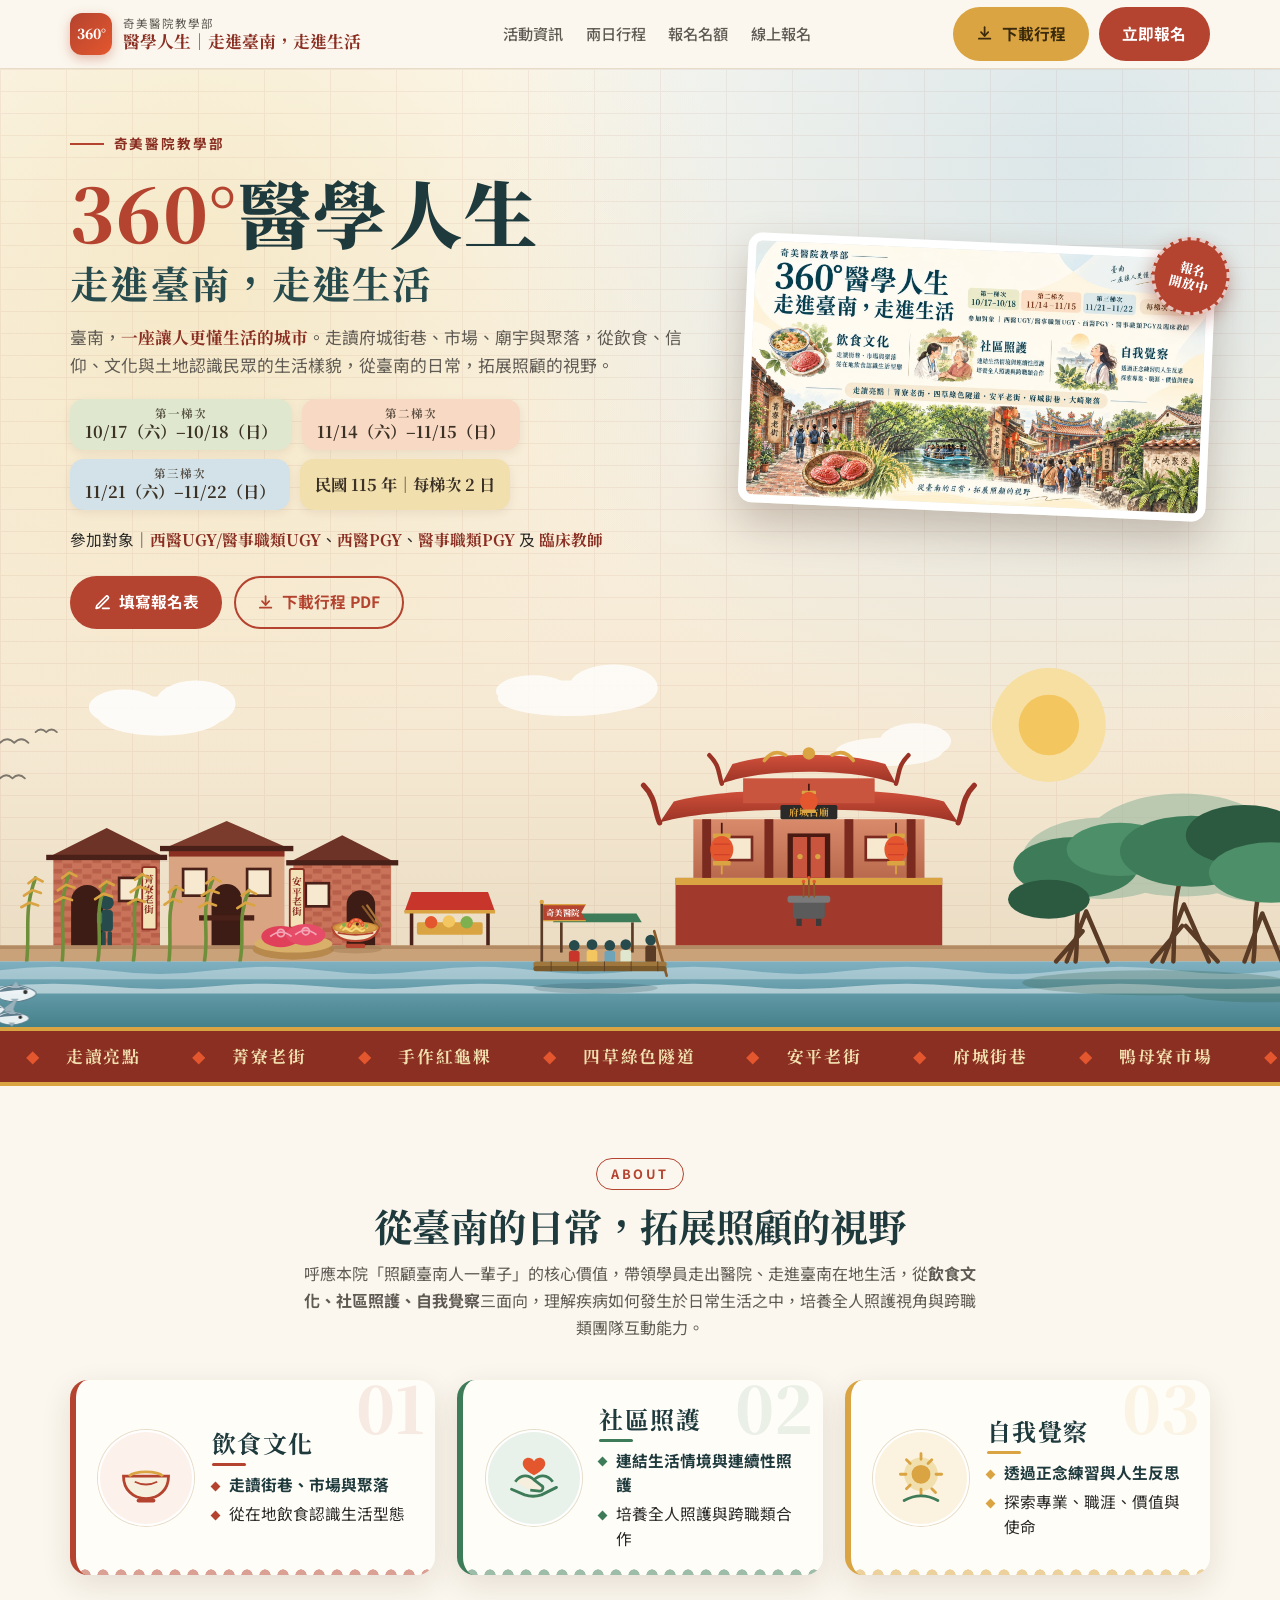
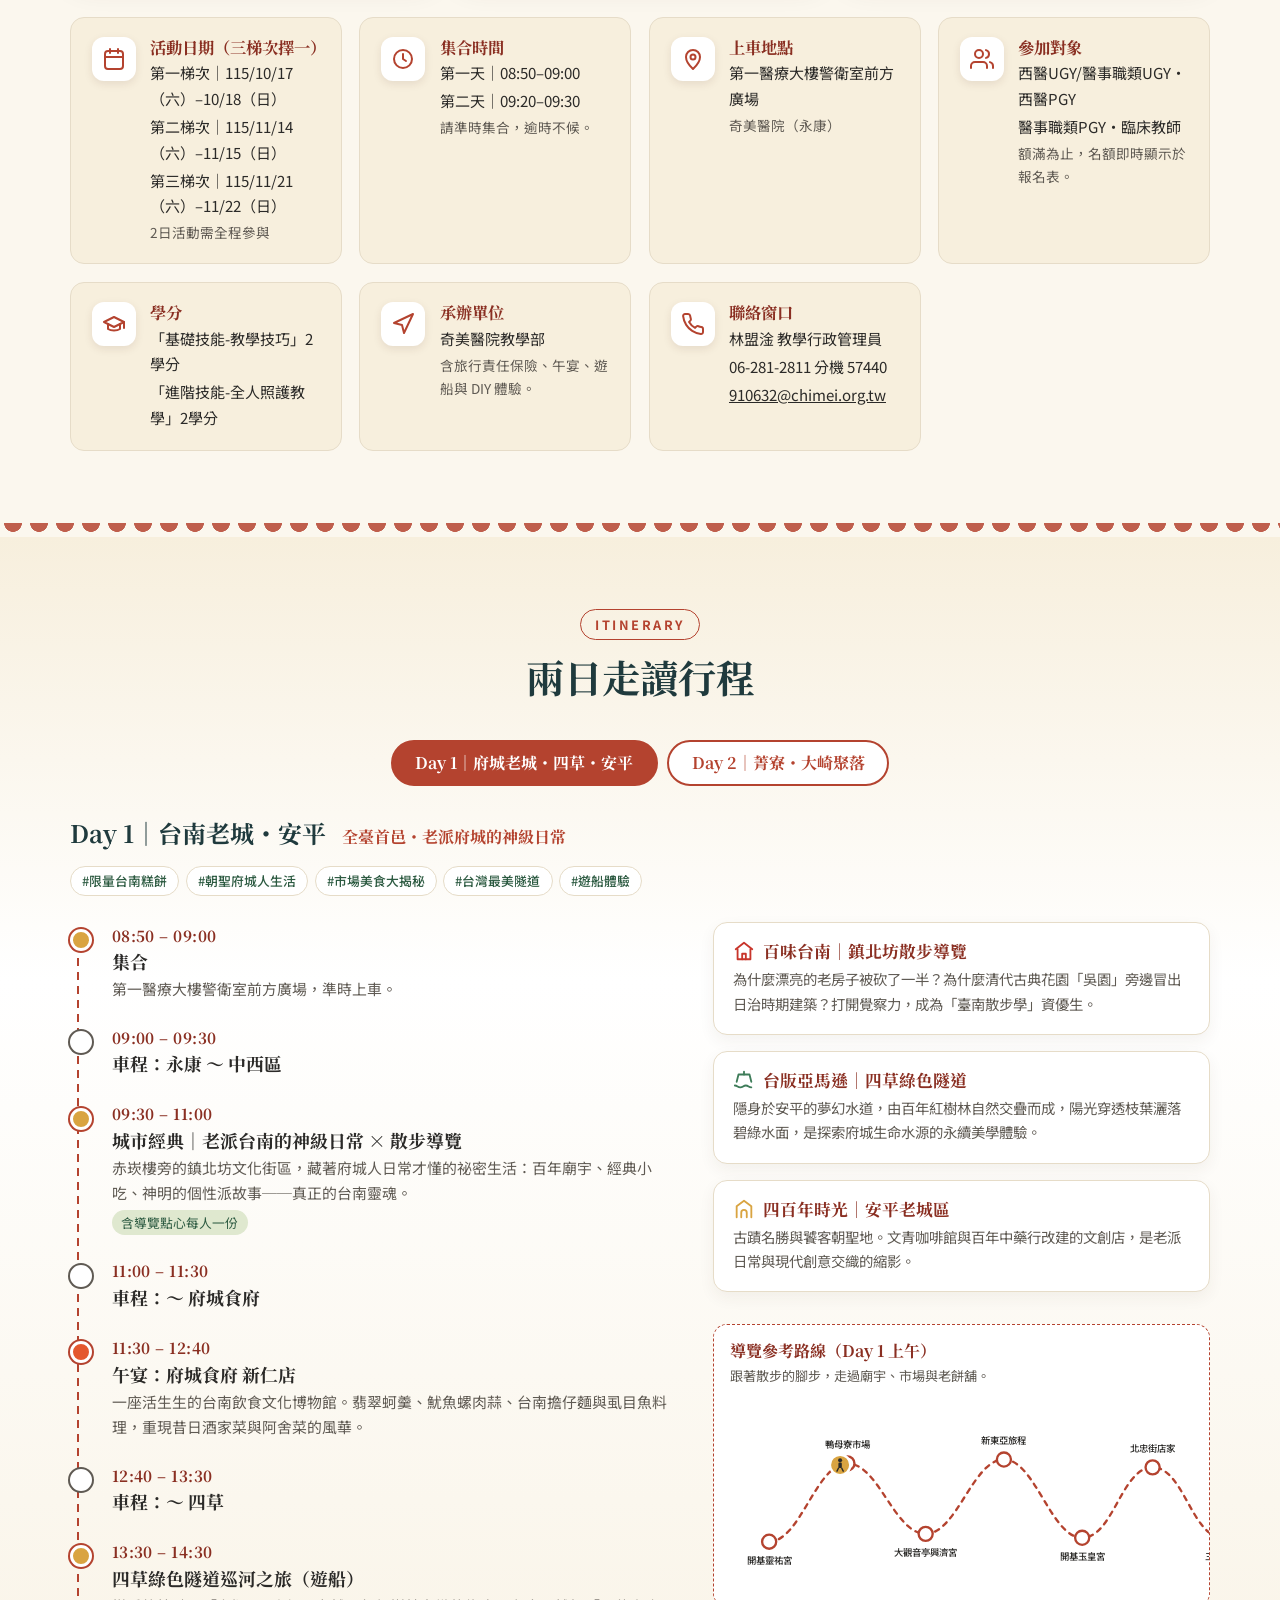
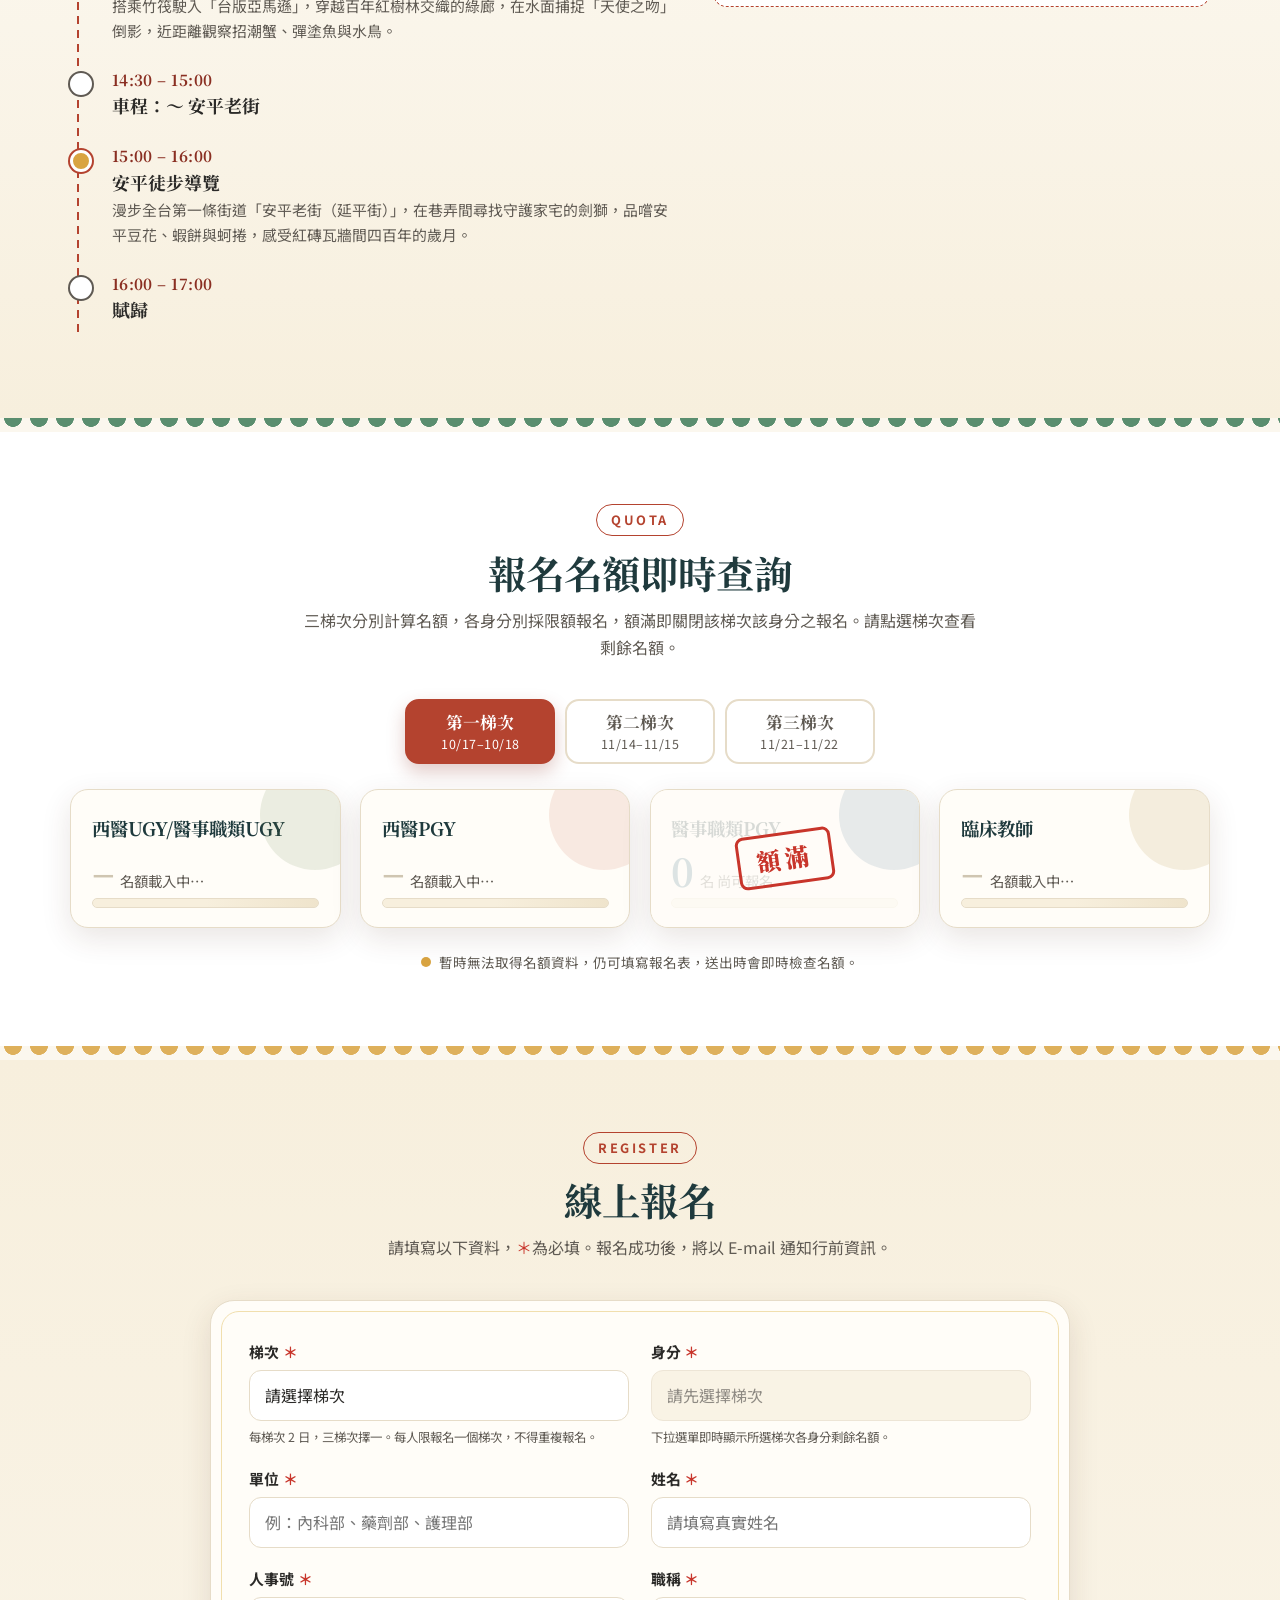
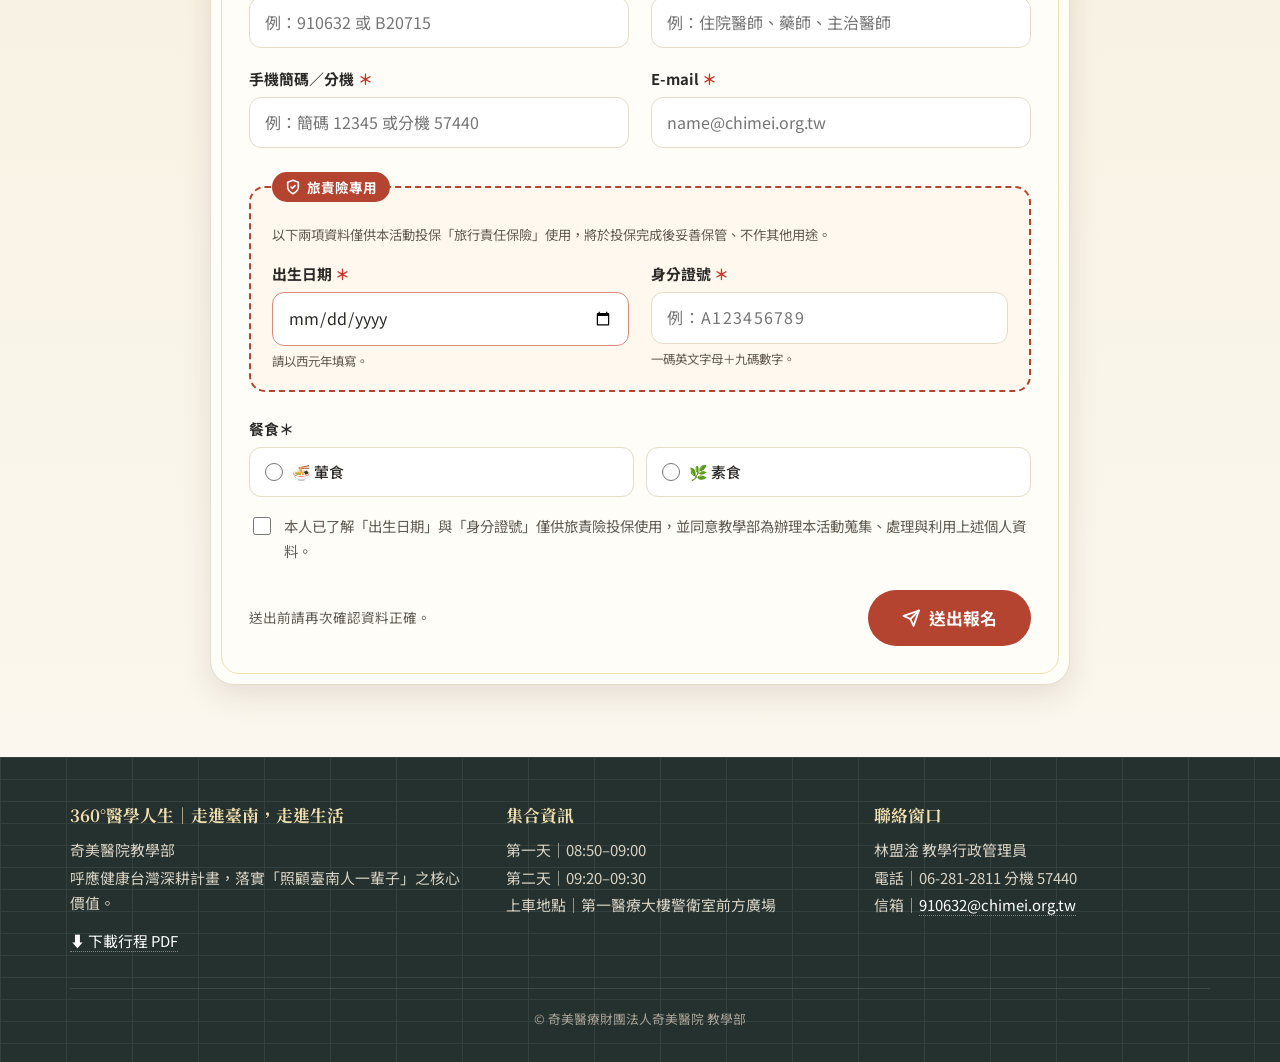
==== commit 9c421dde: "Set session 3 quotas: UGY 5, 西醫PGY 4, 醫事職類PGY 6, 臨床教師 21 Session 3 still totals 36; sessions 1 and 2" ====
--- a/index.html
+++ b/index.html
@@ -1405,11 +1405,11 @@
   { key: "醫事職類PGY", limit: 9,  color: "#3f6f86" },
   { key: "臨床教師",    limit: 8,  color: "#a7781f" }
 ];
-// 各梯次限額（2026-09-30：第二、第三梯次臨床教師 9 人；2026-10-05：第一梯次改為 UGY 8、PGY 4、醫事職類PGY 0、臨床教師 23；2026-10-06：第二梯次 PGY 0、臨床教師 19，第三梯次 PGY 4、臨床教師 15）。限額 0 一律顯示為「額滿」。載入名額後以後端回傳的 sessionLimits 為準
+// 各梯次限額（2026-09-30：第二、第三梯次臨床教師 9 人；2026-10-05：第一梯次改為 UGY 8、PGY 4、醫事職類PGY 0、臨床教師 23；2026-10-06：第二梯次 PGY 0、臨床教師 19，第三梯次 PGY 4、臨床教師 15；2026-10-07：第三梯次改為 UGY 5、PGY 4、醫事職類PGY 6、臨床教師 21）。限額 0 一律顯示為「額滿」。載入名額後以後端回傳的 sessionLimits 為準
 let SESSION_LIMITS = {
   "第一梯次": { "西醫UGY/醫事職類UGY": 8, "西醫PGY": 4, "醫事職類PGY": 0, "臨床教師": 23 },
   "第二梯次": { "西醫UGY/醫事職類UGY": 8, "西醫PGY": 0, "醫事職類PGY": 9, "臨床教師": 19 },
-  "第三梯次": { "西醫UGY/醫事職類UGY": 8, "西醫PGY": 4, "醫事職類PGY": 9, "臨床教師": 15 }
+  "第三梯次": { "西醫UGY/醫事職類UGY": 5, "西醫PGY": 4, "醫事職類PGY": 6, "臨床教師": 21 }
 };
 // 舊身分名稱 → 新名稱（2026-10-05「西醫UGY」改為「西醫UGY/醫事職類UGY」）。
 // 既有報名資料、公開統計與尚未重新部署的後端仍可能使用舊名稱，讀取時一律換成新名稱。
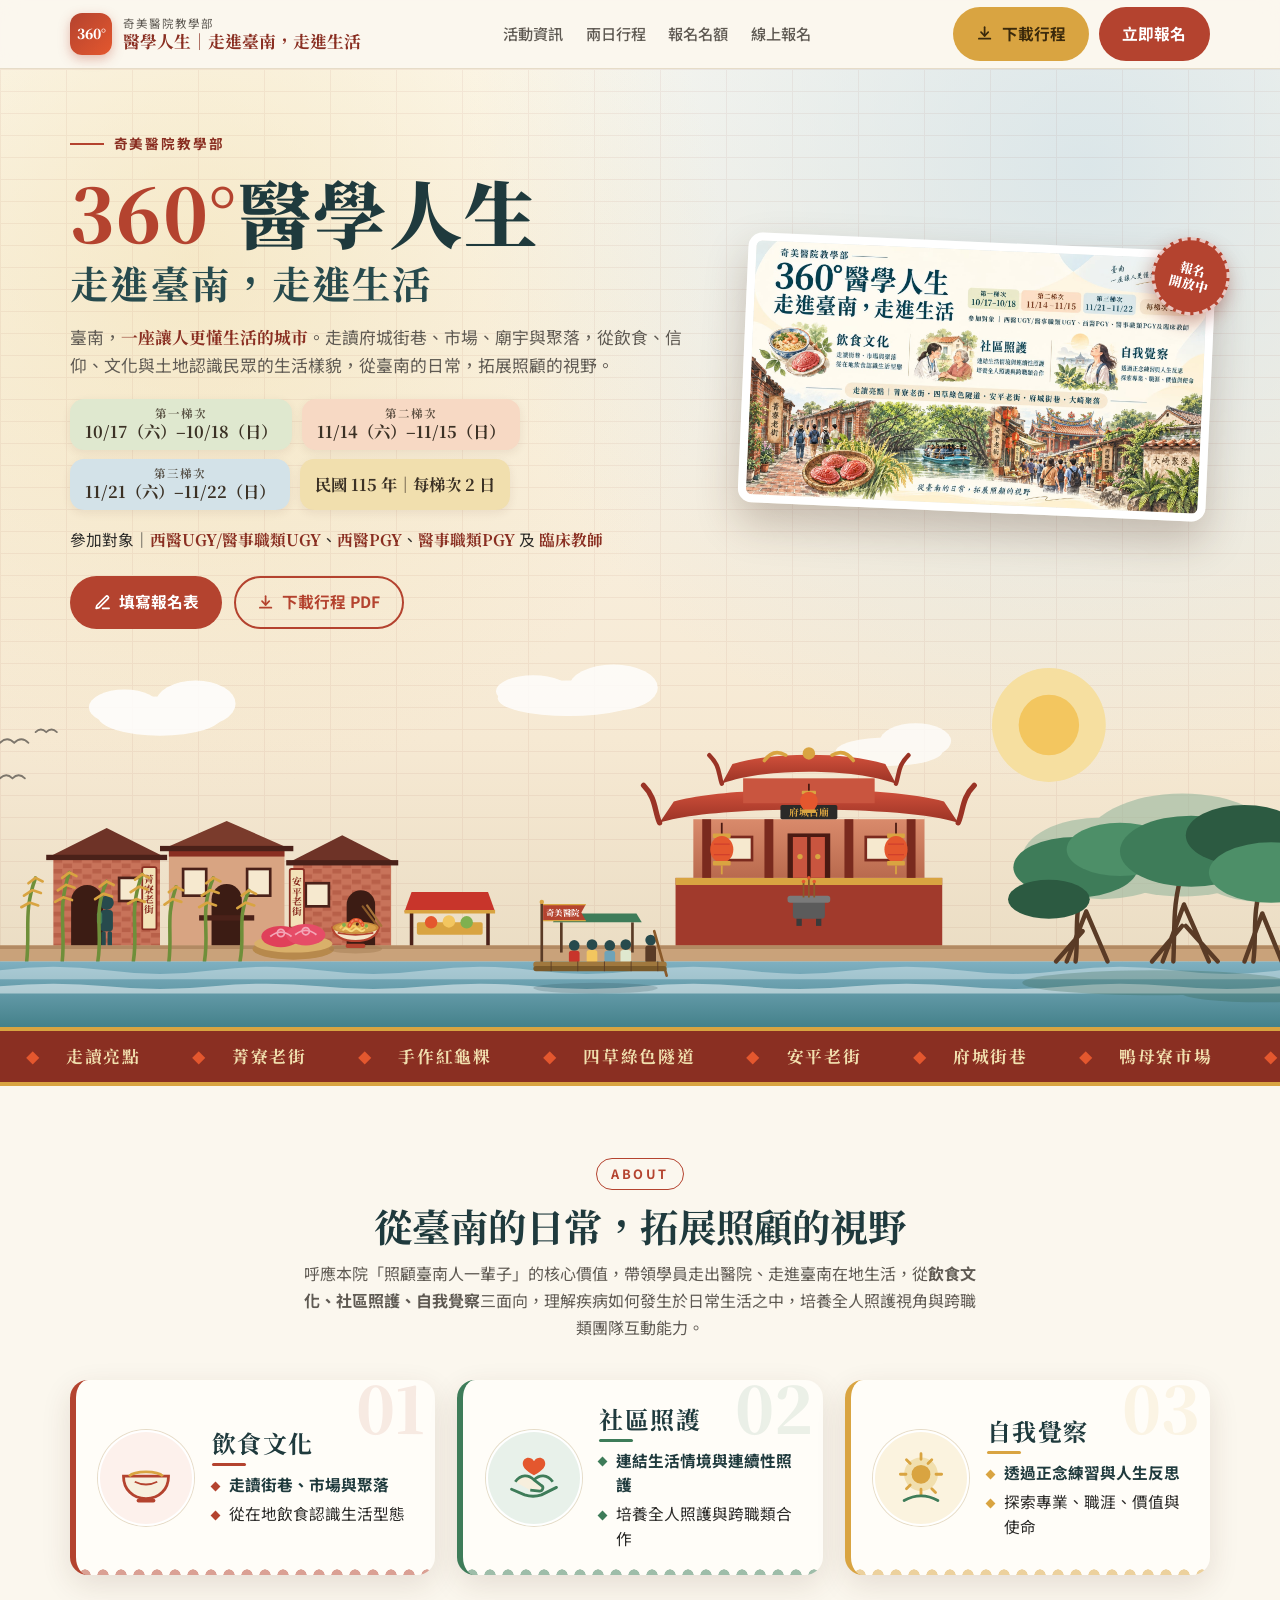
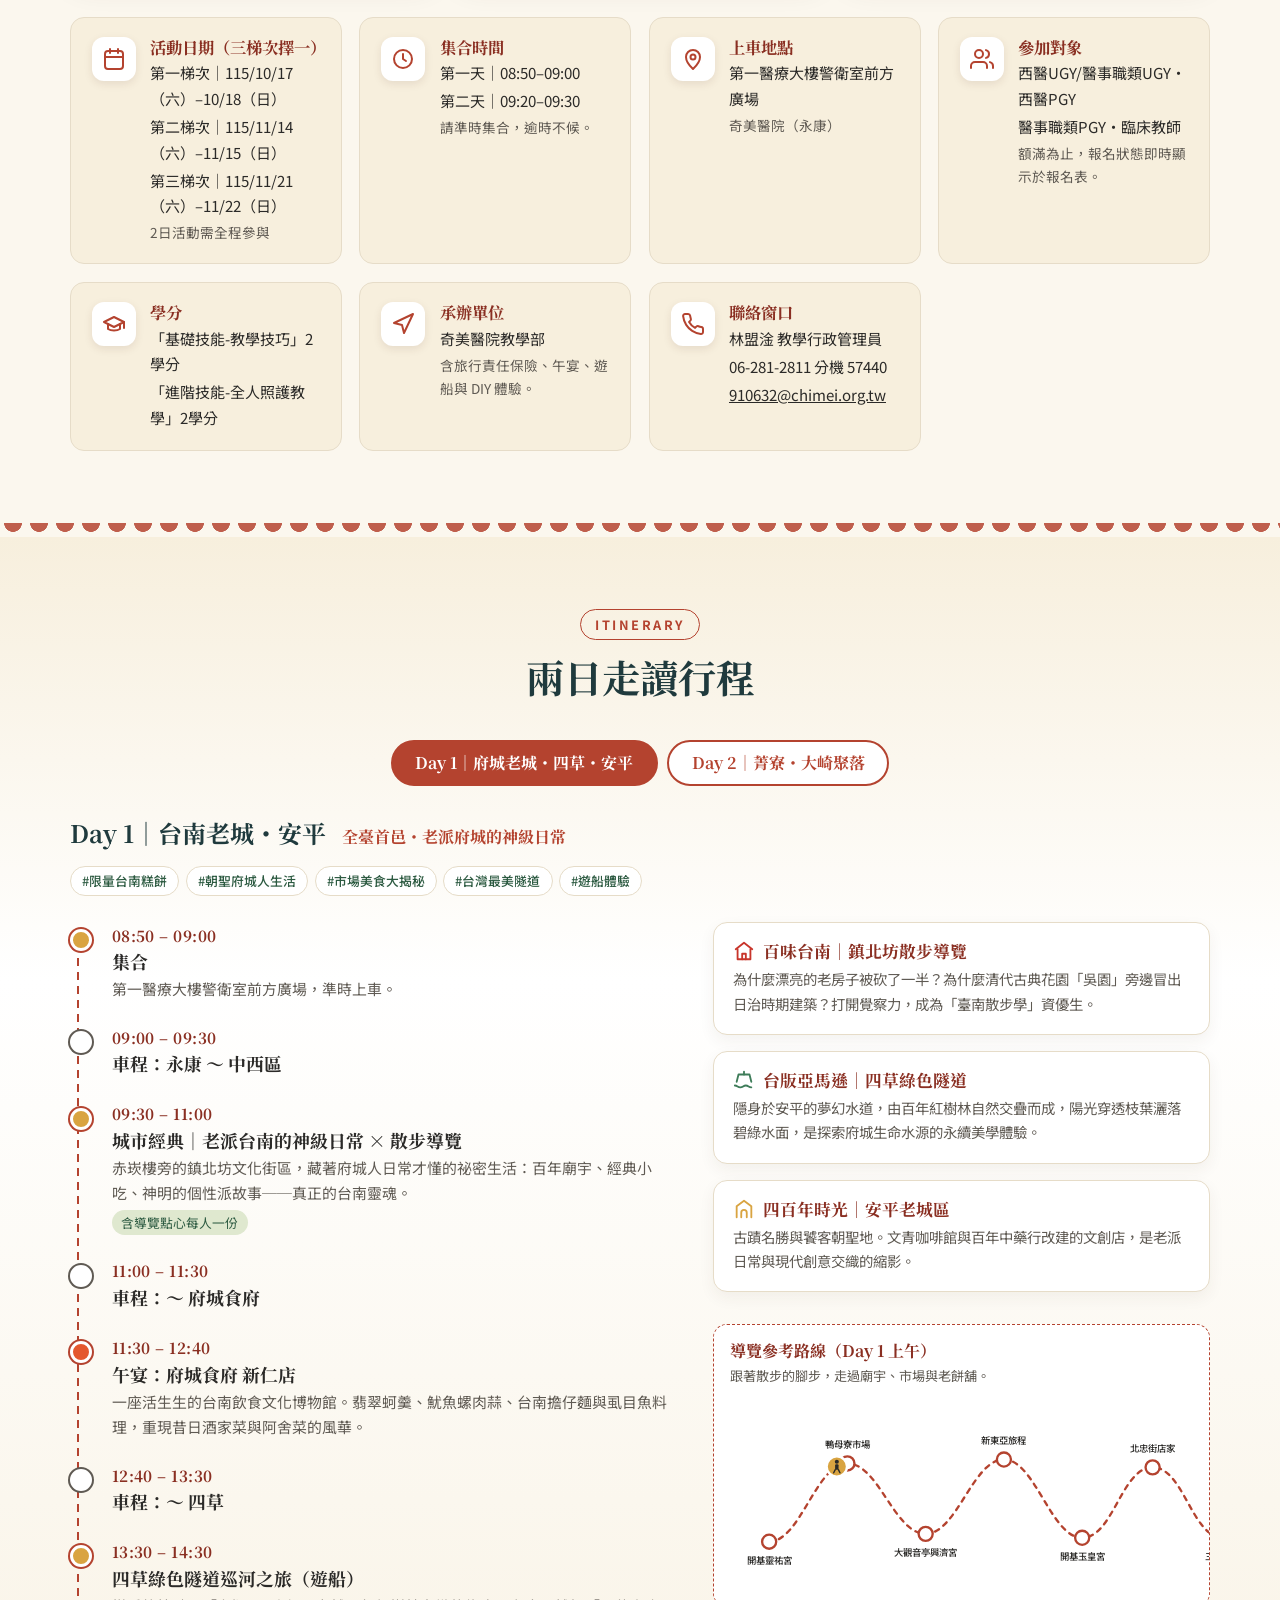
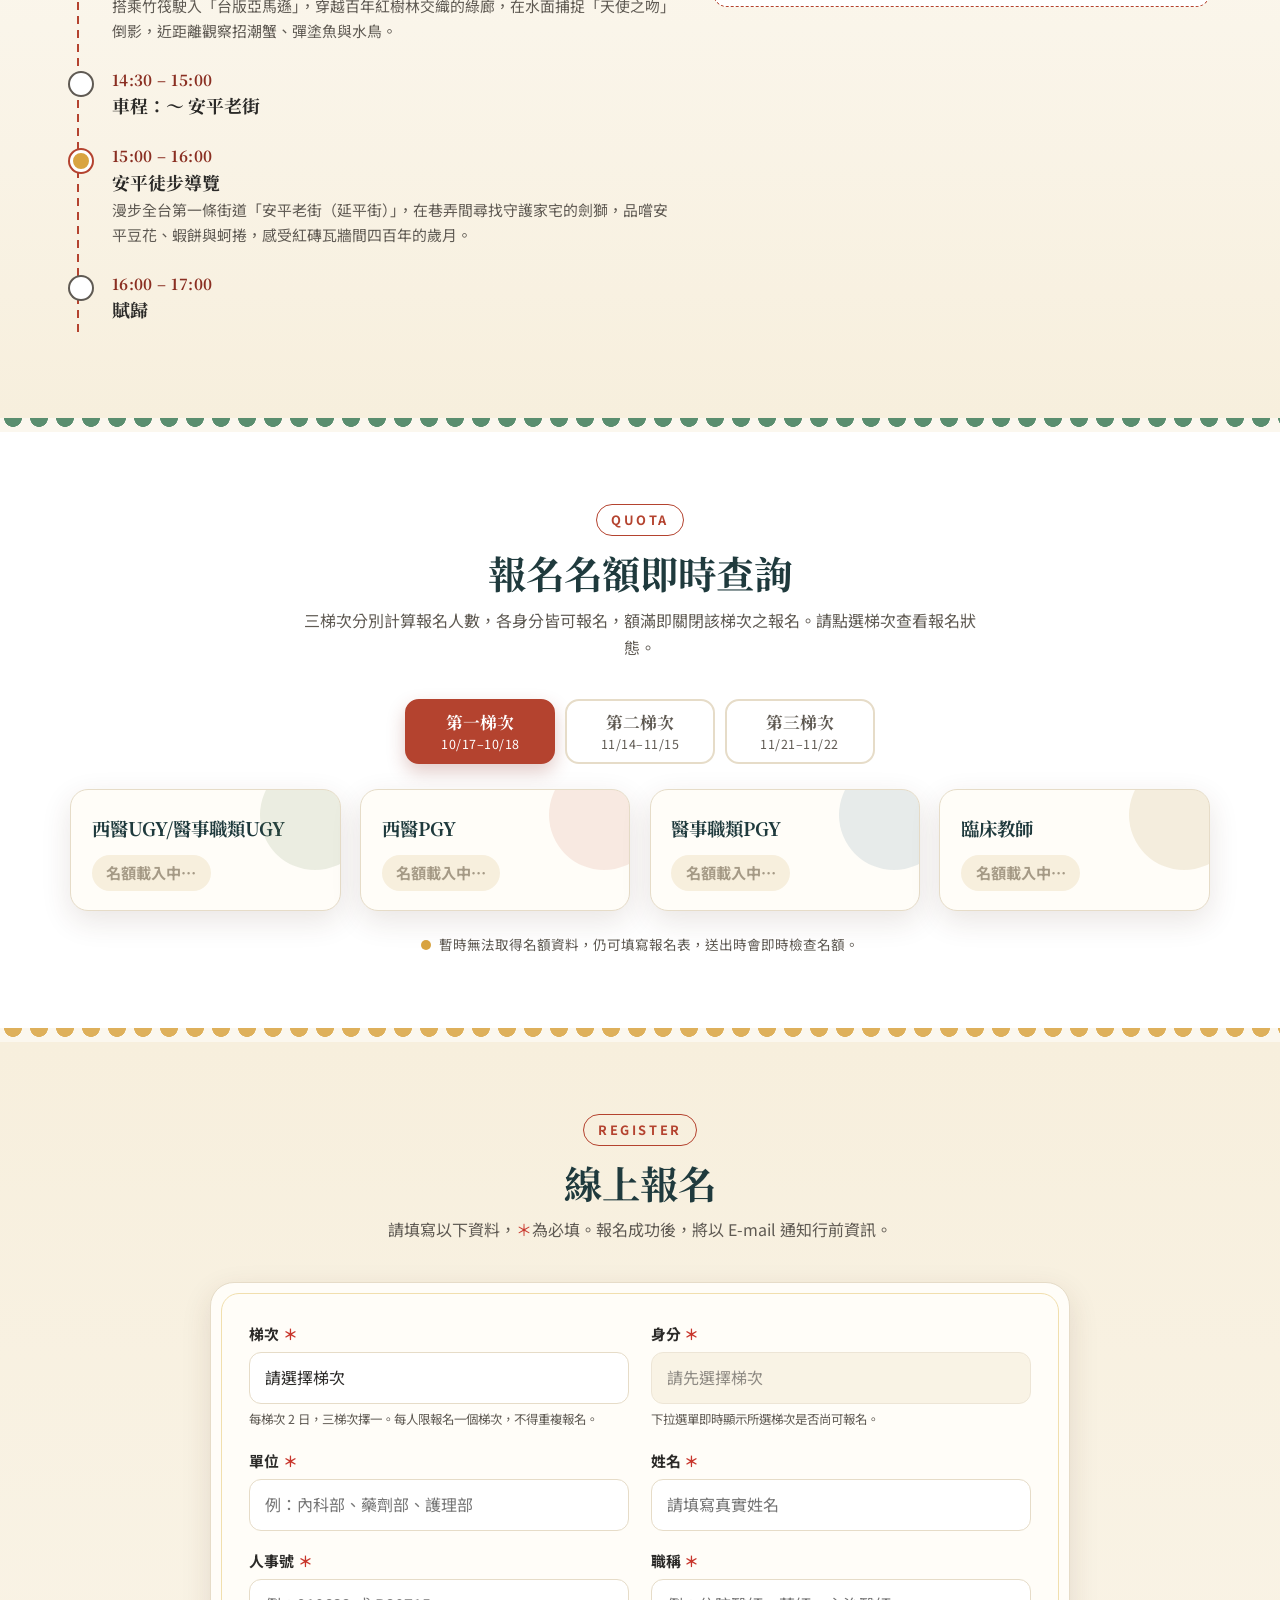
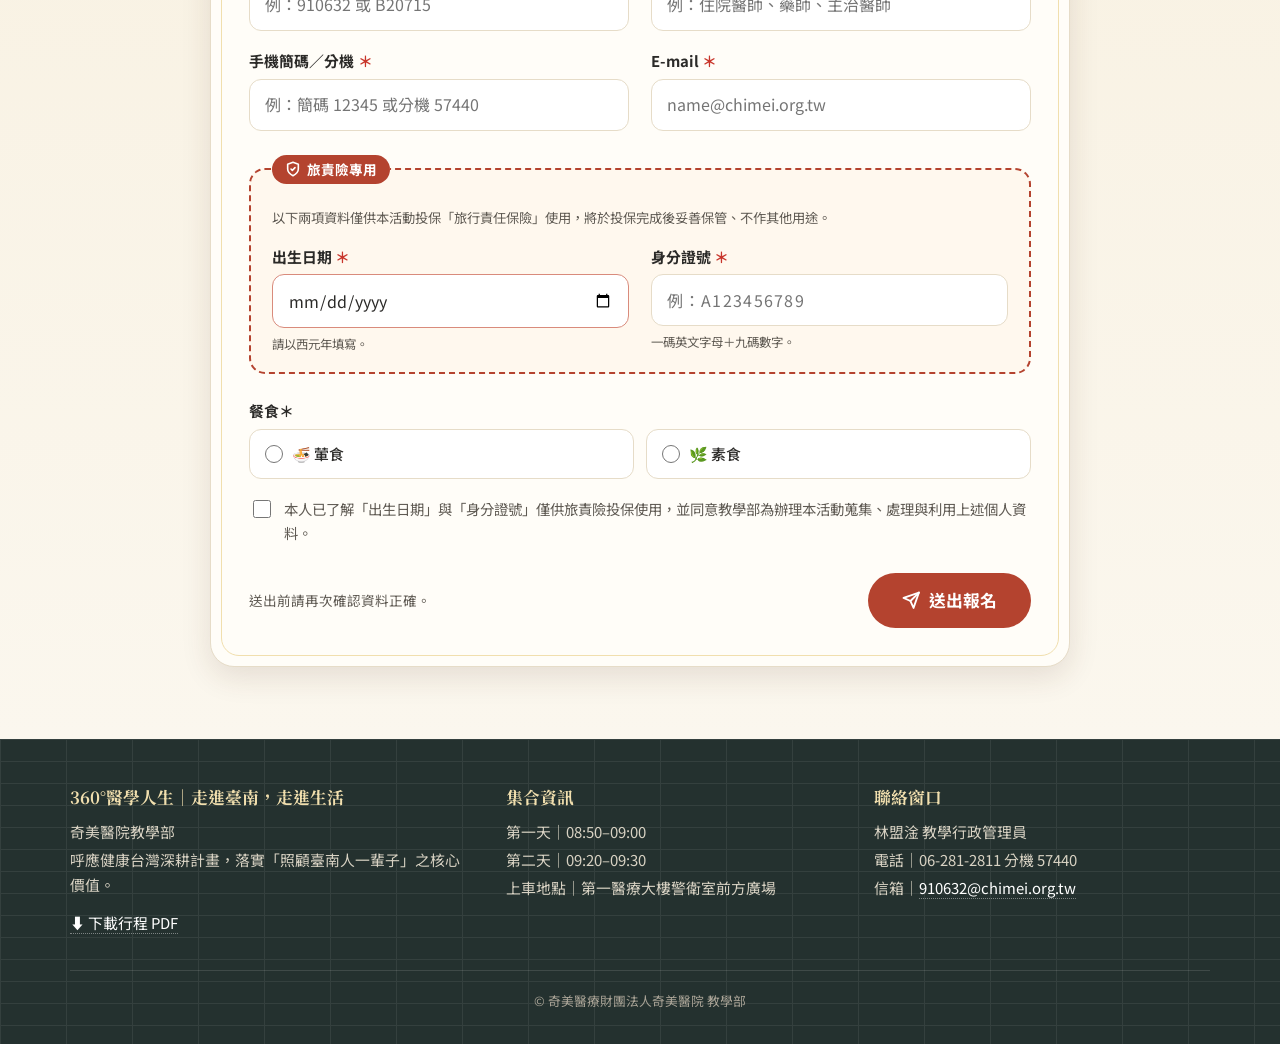
==== commit ee5f57e8: "Replace per-identity quotas with per-session total caps Each session now has only a total cap: 35, 3" ====
--- a/index.html
+++ b/index.html
@@ -437,9 +437,10 @@
 }
 .quota-card .q-name{font-family:var(--serif);font-weight:700;font-size:1.15rem;color:#1f3a3d;flex:1 0 auto}
 .nw{white-space:nowrap}
-.quota-card .q-num{display:flex;align-items:baseline;gap:.35rem;margin:.5rem 0 .3rem}
-.quota-card .q-num b{font-family:var(--serif);font-size:2.4rem;color:var(--q-color,var(--brick));line-height:1}
-.quota-card .q-num span{color:var(--ink-soft);font-size:.9rem}
+.quota-card .q-status{
+  align-self:flex-start;margin-top:.7rem;padding:.3rem .9rem;border-radius:999px;font-weight:700;font-size:.95rem;
+  color:var(--q-color,var(--brick));background:color-mix(in srgb,var(--q-color,var(--brick)) 12%,#fff);
+}
 .bar{height:10px;border-radius:999px;background:var(--rice);overflow:hidden;border:1px solid var(--line)}
 .bar i{display:block;height:100%;background:var(--q-color,var(--brick));width:0;transition:width .8s cubic-bezier(.2,.8,.2,1)}
 .q-foot{display:flex;justify-content:space-between;font-size:.8rem;color:var(--ink-soft);margin-top:.4rem}
@@ -449,8 +450,7 @@
   border:3px solid var(--vermilion);padding:.2rem 1rem;border-radius:8px;transform:rotate(-8deg);letter-spacing:.2em;
 }
 .quota-card.is-full .q-full{display:grid}
-.quota-card.is-loading .q-num b{color:#cfc5b1}
-.quota-card.is-loading .bar{background:linear-gradient(90deg,var(--rice) 25%,#efe4cc 50%,var(--rice) 75%);background-size:200% 100%;animation:shimmer 1.4s linear infinite}
+.quota-card.is-loading .q-status{color:#a59a86;background:var(--rice)}
 @keyframes shimmer{from{background-position:200% 0}to{background-position:-200% 0}}
 .live{display:flex;justify-content:center;align-items:center;gap:.5rem;margin-top:1.4rem;font-size:.85rem;color:var(--ink-soft)}
 .pulse{width:10px;height:10px;border-radius:50%;background:var(--green);animation:pulse 1.6s ease-in-out infinite}
@@ -1051,7 +1051,7 @@
           <h4>參加對象</h4>
           <p>西醫UGY/醫事職類UGY・西醫PGY</p>
           <p>醫事職類PGY・臨床教師</p>
-          <p class="muted">額滿為止，名額即時顯示於報名表。</p>
+          <p class="muted">額滿為止，報名狀態即時顯示於報名表。</p>
         </div>
       </div>
       <div class="info-card">
@@ -1213,7 +1213,7 @@
     <div class="section-head">
       <span class="kicker">QUOTA</span>
       <h2>報名名額即時查詢</h2>
-      <p>三梯次分別計算名額，各身分別採限額報名，額滿即關閉該梯次該身分之報名。請點選梯次查看剩餘名額。</p>
+      <p>三梯次分別計算報名人數，各身分皆可報名，額滿即關閉該梯次之報名。請點選梯次查看報名狀態。</p>
     </div>
     <div class="seg" id="quotaSessions" role="group" aria-label="選擇梯次"></div>
     <div class="quota-grid" id="quotaGrid"></div>
@@ -1247,7 +1247,7 @@
           <select id="identity" name="identity" required disabled>
             <option value="" disabled selected>請先選擇梯次</option>
           </select>
-          <span class="hint">下拉選單即時顯示所選梯次各身分剩餘名額。</span>
+          <span class="hint">下拉選單即時顯示所選梯次是否尚可報名。</span>
           <span class="err">請選擇身分。</span>
         </div>
 
@@ -1381,13 +1381,12 @@
    設定：後端 API（Google Apps Script 網頁應用程式）
    - 部署 apps-script/Code.gs 後，將「網頁應用程式網址」貼入 API_URL。
    - API_URL 留空時為「示範模式」：名額計數僅存於此瀏覽器 (localStorage)。
-   - QUOTA_SCOPE："session" = 各梯次分別計算名額；"total" = 三梯次共用名額。
+   - 名額：只有各梯次總報名人數上限（SESSION_CAPS），不分身分；未達上限時各身分皆顯示「尚可報名」。
    ===================================================================== */
 const CONFIG = {
   API_URL: "https://script.google.com/macros/s/AKfycbzF7cY4JwKRJhmY_6AQ6i5smlcbtUwHmD6I_LBKAIyE4gzxDNL9Bcltu5pRIjy7iYYNZQ/exec",
   POLL_MS: 60000,              // 每位訪客每 60 秒更新一次（頁面在背景時暫停），減輕 Apps Script 負載
   FETCH_TIMEOUT_MS: 25000,     // Apps Script 逾時秒數；名額已先由保存資料或公開統計顯示，所以可以多等一點
-  QUOTA_SCOPE: "session",
   // 備援：公開統計試算表（只含人數統計，不含個資）。開頁時先讀它快速顯示名額，Apps Script 慢或無回應時也用它
   STATS_SPREADSHEET_ID: "1YAOD-_eKqRTBhFlqNv6iankT-seh4IRktsSWMSSRHiE",
   STATS_SHEET: "統計",
@@ -1400,17 +1399,14 @@
   { key: "第三梯次", date: "115/11/21（六）–11/22（日）", short: "11/21–11/22" }
 ];
 const IDENTITIES = [
-  { key: "西醫UGY/醫事職類UGY", limit: 8,  color: "#5a7a3c" },
-  { key: "西醫PGY",     limit: 10, color: "#c25d3b" },
-  { key: "醫事職類PGY", limit: 9,  color: "#3f6f86" },
-  { key: "臨床教師",    limit: 8,  color: "#a7781f" }
+  { key: "西醫UGY/醫事職類UGY", color: "#5a7a3c" },
+  { key: "西醫PGY",     color: "#c25d3b" },
+  { key: "醫事職類PGY", color: "#3f6f86" },
+  { key: "臨床教師",    color: "#a7781f" }
 ];
-// 各梯次限額（2026-09-30：第二、第三梯次臨床教師 9 人；2026-10-05：第一梯次改為 UGY 8、PGY 4、醫事職類PGY 0、臨床教師 23；2026-10-06：第二梯次 PGY 0、臨床教師 19，第三梯次 PGY 4、臨床教師 15；2026-10-07：第三梯次改為 UGY 5、PGY 4、醫事職類PGY 6、臨床教師 21）。限額 0 一律顯示為「額滿」。載入名額後以後端回傳的 sessionLimits 為準
-let SESSION_LIMITS = {
-  "第一梯次": { "西醫UGY/醫事職類UGY": 8, "西醫PGY": 4, "醫事職類PGY": 0, "臨床教師": 23 },
-  "第二梯次": { "西醫UGY/醫事職類UGY": 8, "西醫PGY": 0, "醫事職類PGY": 9, "臨床教師": 19 },
-  "第三梯次": { "西醫UGY/醫事職類UGY": 5, "西醫PGY": 4, "醫事職類PGY": 6, "臨床教師": 21 }
-};
+// 各梯次總報名人數上限（2026-10-08 起取消各身分限額，只保留各梯次總人數上限）。
+// 網頁不顯示上限與剩餘人數；載入名額後以後端回傳的 sessionCaps（或公開統計的「梯次上限」）為準
+let SESSION_CAPS = { "第一梯次": 35, "第二梯次": 36, "第三梯次": 36 };
 // 舊身分名稱 → 新名稱（2026-10-05「西醫UGY」改為「西醫UGY/醫事職類UGY」）。
 // 既有報名資料、公開統計與尚未重新部署的後端仍可能使用舊名稱，讀取時一律換成新名稱。
 const IDENTITY_ALIASES = { "西醫UGY": "西醫UGY/醫事職類UGY" };
@@ -1421,19 +1417,9 @@
 function legacyIdentity(k){
   return Object.keys(IDENTITY_ALIASES).find(old => IDENTITY_ALIASES[old] === k) || "";
 }
-function limitOf(identity, session){
-  const s = SESSION_LIMITS[session];
-  if (CONFIG.QUOTA_SCOPE !== "total" && s && s[identity] != null) return Number(s[identity]);
-  const item = IDENTITIES.find(i => i.key === identity);
-  return item ? item.limit : 0;
-}
-function mergeSessionLimits(src){
+function mergeSessionCaps(src){
   if (!src) return;
-  Object.keys(src).forEach(s => {
-    const lim = {};
-    Object.keys(src[s] || {}).forEach(k => { lim[canonIdentity(k)] = src[s][k]; });
-    SESSION_LIMITS[s] = Object.assign({}, SESSION_LIMITS[s] || {}, lim);
-  });
+  Object.keys(src).forEach(s => { if (Number(src[s]) > 0) SESSION_CAPS[s] = Number(src[s]); });
 }
 const LS_KEY = "tainan360_demo_registrations";
 
@@ -1544,14 +1530,14 @@
 }
 function countsFromStatsRows(rows){
   if (!rows.length || String(rows[0][0]).trim() !== "類型") throw new Error("統計資料格式不符");
-  const c = emptyCounts(), limits = {}; let updated = "";
+  const c = emptyCounts(), caps = {}; let updated = "";
   rows.slice(1).forEach(([type, k1, k2, v, ts]) => {
     k2 = canonIdentity(k2);
     if (type === "名額" && c[k1] && c[k1][k2] !== undefined) c[k1][k2] += Number(v) || 0;
-    if (type === "梯次限額" && k1 && k2 && v !== "") { (limits[k1] = limits[k1] || {})[k2] = Number(v); }
+    if (type === "梯次上限" && k1 && v !== "") caps[k1] = Number(v);
     if (ts) updated = ts;
   });
-  mergeSessionLimits(limits);
+  mergeSessionCaps(caps);
   const t = updated ? new Date(updated.replace(/-/g, "/")) : null;
   return { counts: c, time: (t && !isNaN(t)) ? t : null };
 }
@@ -1618,7 +1604,7 @@
     const data = await res.json();
     if (!data || !data.counts) throw new Error("名額資料格式不符");
     apiDone = true;
-    mergeSessionLimits(data.sessionLimits);
+    mergeSessionCaps(data.sessionCaps);
     setCounts(applyCounts(data.counts), "api");
     backendOnline = true;
   } catch(err){
@@ -1637,48 +1623,40 @@
   renderQuota();
 }
 
-function used(identity, session){
-  if (CONFIG.QUOTA_SCOPE === "total"){
-    return SESSIONS.reduce((n, s) => n + (counts[s.key][identity] || 0), 0);
-  }
-  return (counts[session] && counts[session][identity]) || 0;
-}
-function remaining(identity, session){
-  if (!IDENTITIES.some(i => i.key === identity)) return 0;
-  return Math.max(0, limitOf(identity, session) - used(identity, session));
+/** 某梯次已報名總人數、是否額滿（不分身分） */
+function sessionTotal(session){
+  const c = counts[session] || {};
+  return IDENTITIES.reduce((n, i) => n + (c[i.key] || 0), 0);
+}
+function sessionFull(session){
+  return countsSource !== "" && !!SESSION_CAPS[session] && sessionTotal(session) >= SESSION_CAPS[session];
 }
 
 /* ---------- 名額：畫面 ---------- */
 function renderQuota(){
-  // 梯次切換鈕
+  // 梯次切換鈕（額滿的梯次標示「已額滿」）
   const seg = document.getElementById("quotaSessions");
   seg.innerHTML = SESSIONS.map(s => `
     <button type="button" class="seg-btn" data-session="${s.key}" aria-pressed="${s.key === quotaView}">
-      <b>${s.key}</b><small>${s.short}</small>
+      <b>${s.key}</b><small>${sessionFull(s.key) ? "已額滿" : s.short}</small>
     </button>`).join("");
   seg.querySelectorAll(".seg-btn").forEach(btn => btn.addEventListener("click", () => {
     quotaView = btn.dataset.session;
     renderQuota();
   }));
 
-  const known = countsSource !== "";   // 尚未取得任何名額資料時，不顯示數字，避免誤以為名額全空
+  // 身分卡片：不顯示剩餘人數；梯次未額滿時各身分皆「尚可報名」，額滿時全部蓋「額滿」章
+  const known = countsSource !== "";   // 尚未取得任何名額資料時顯示「載入中」，避免誤以為名額全空
+  const full = sessionFull(quotaView);
   const grid = document.getElementById("quotaGrid");
-  grid.innerHTML = IDENTITIES.map(i => {
-    const left = remaining(i.key, quotaView);
-    const lim = limitOf(i.key, quotaView);
-    const usedN = lim - left;
-    const pct = known && lim ? Math.round(usedN / lim * 100) : 0;
-    const closed = lim === 0;          // 限額 0：不必等名額載入，直接顯示額滿
-    return `
-      <div class="quota-card ${closed || (known && left === 0) ? "is-full" : ""} ${known || closed ? "" : "is-loading"}" style="--q-color:${i.color}">
+  grid.innerHTML = IDENTITIES.map(i => `
+      <div class="quota-card ${full ? "is-full" : ""} ${known ? "" : "is-loading"}" style="--q-color:${i.color}">
         <div class="q-name">${i.key.split("/").map(p => `<span class="nw">${p}</span>`).join("/<wbr>")}</div>
-        <div class="q-num"><b>${closed ? 0 : known ? left : "–"}</b><span>${closed || known ? "名 尚可報名" : "名額載入中…"}</span></div>
-        <div class="bar"><i style="width:${pct}%"></i></div>
+        <div class="q-status">${!known ? "名額載入中…" : full ? "已額滿" : "尚可報名"}</div>
         <div class="q-full"><span>額滿</span></div>
-      </div>`;
-  }).join("");
-
-  // 身分下拉選單：依表單所選梯次即時顯示剩餘名額
+      </div>`).join("");
+
+  // 身分下拉選單：依表單所選梯次顯示「尚可報名」或「已額滿」
   const sessionSel = document.getElementById("session");
   const sel = document.getElementById("identity");
   const current = sel.value;
@@ -1688,15 +1666,21 @@
     sel.innerHTML = `<option value="" disabled selected>請先選擇梯次</option>`;
   } else {
     sel.disabled = false;
-    sel.innerHTML = `<option value="" disabled ${current ? "" : "selected"}>請選擇身分（顯示剩餘名額）</option>` +
+    const sFull = sessionFull(session);
+    sel.innerHTML = `<option value="" disabled ${current ? "" : "selected"}>請選擇身分</option>` +
       IDENTITIES.map(i => {
-        const left = remaining(i.key, session);
-        const closed = limitOf(i.key, session) === 0;
-        const full = closed || (known && left === 0);
-        const label = closed ? `${i.key}（已額滿）` : !known ? `${i.key}（名額載入中）` : full ? `${i.key}（已額滿）` : `${i.key}（剩餘 ${left} 名）`;
-        return `<option value="${i.key}" ${full ? "disabled" : ""} ${current === i.key && !full ? "selected" : ""}>${label}</option>`;
+        const label = !known ? `${i.key}（名額載入中）` : sFull ? `${i.key}（已額滿）` : `${i.key}（尚可報名）`;
+        return `<option value="${i.key}" ${sFull ? "disabled" : ""} ${current === i.key && !sFull ? "selected" : ""}>${label}</option>`;
       }).join("");
   }
+  // 梯次下拉選單：額滿的梯次標示「（已額滿）」並停用
+  Array.from(sessionSel.options).forEach(o => {
+    const s = SESSIONS.find(x => x.key === o.value);
+    if (!s) return;
+    const f = sessionFull(s.key);
+    o.textContent = `${s.key}｜${s.date}${f ? "（已額滿）" : ""}`;
+    o.disabled = f;
+  });
 
   const pulse = document.getElementById("livePulse");
   const text = document.getElementById("liveText");
@@ -1749,9 +1733,9 @@
 function validateForm(){
   let ok = true;
   const f = document.getElementById("regForm");
-  ok = setInvalid(f.session, !f.session.value) && ok;
+  ok = setInvalid(f.session, !f.session.value || sessionFull(f.session.value)) && ok;
   const identity = f.identity;
-  ok = setInvalid(identity, !identity.value || remaining(identity.value, f.session.value) === 0) && ok;
+  ok = setInvalid(identity, !identity.value) && ok;
   ["unit","name","title","phone"].forEach(n => { ok = setInvalid(f[n], !f[n].value.trim()) && ok; });
   ok = setInvalid(f.empId, !normalizeId(f.empId.value)) && ok;
   ok = setInvalid(f.email, !f.email.value.trim() || !f.email.checkValidity()) && ok;
@@ -1803,7 +1787,7 @@
   if (!CONFIG.API_URL){
     // 示範模式：寫入 localStorage
     await new Promise(r => setTimeout(r, 500));
-    if (remaining(payload.identity, payload.session) === 0) return { ok: false, error: "full" };
+    if (sessionFull(payload.session)) return { ok: false, error: "full" };
     let list = [];
     try { list = JSON.parse(localStorage.getItem(LS_KEY) || "[]"); } catch(e){}
     const sameEmp = r => normalizeId(r.empId) === normalizeId(payload.empId);
@@ -1890,7 +1874,7 @@
     } else {
       msg.className = "form-msg error";
       const errMap = {
-        full: "很抱歉，該梯次此身分名額已額滿，請改選其他梯次或洽教學部詢問候補。",
+        full: "很抱歉，該梯次報名人數已額滿，請改選其他梯次或洽教學部詢問候補。",
         duplicate: "您已完成報名，每人限報名一個梯次；如需更改梯次請聯絡教學部（分機 57440）。",
         invalid: "資料格式不正確，請檢查後重新送出。"
       };
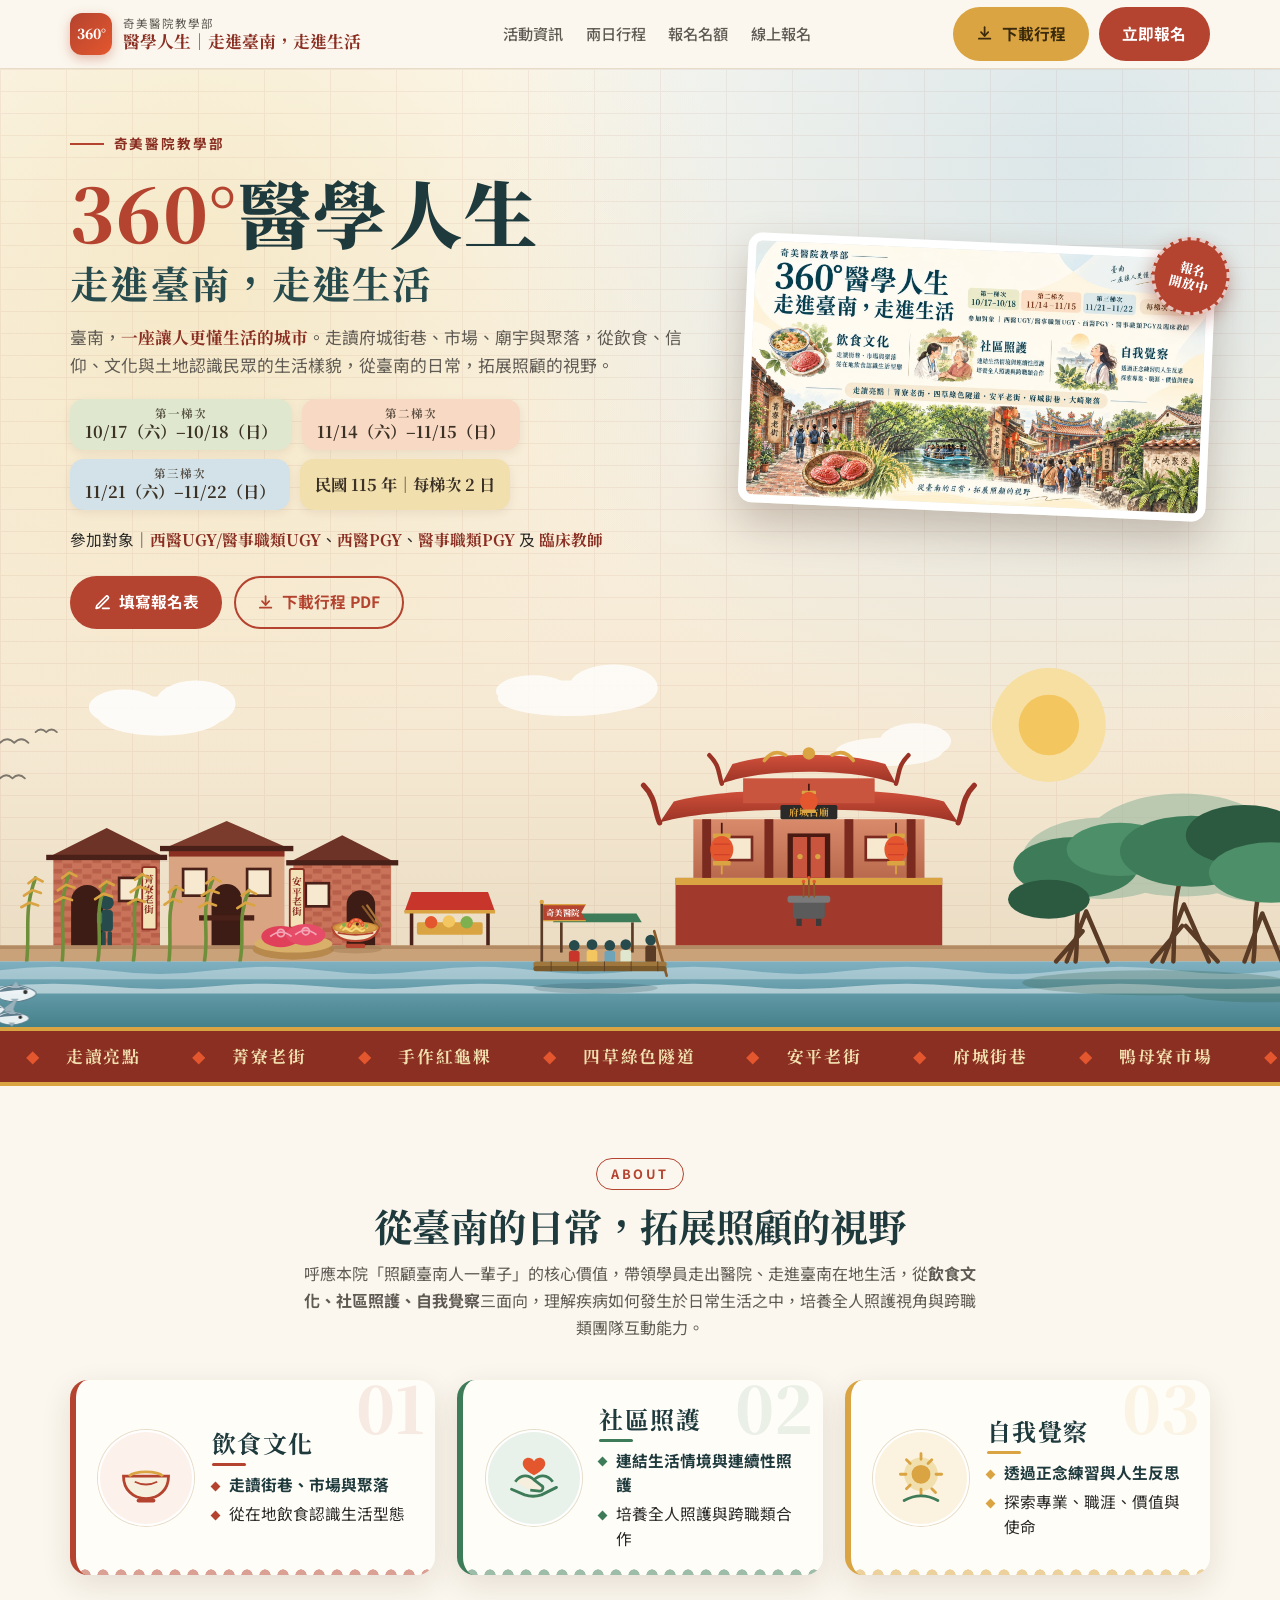
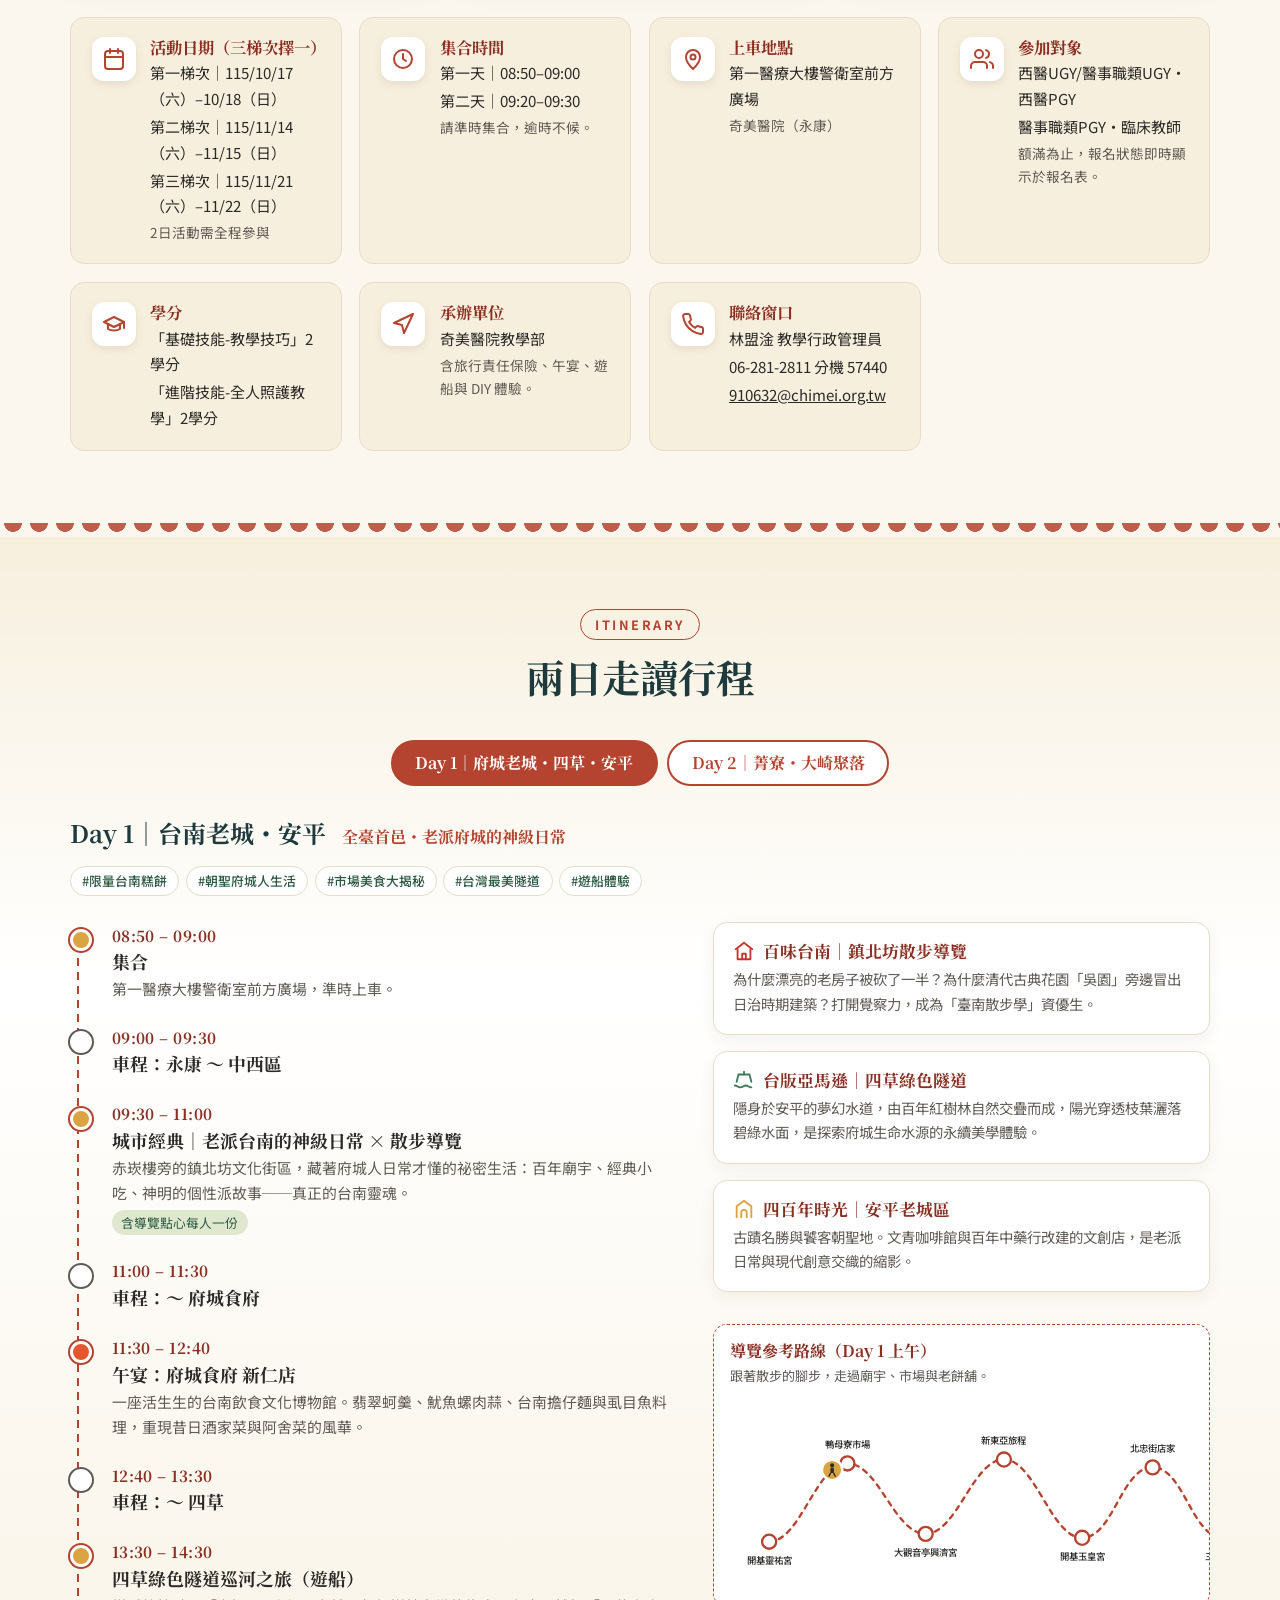
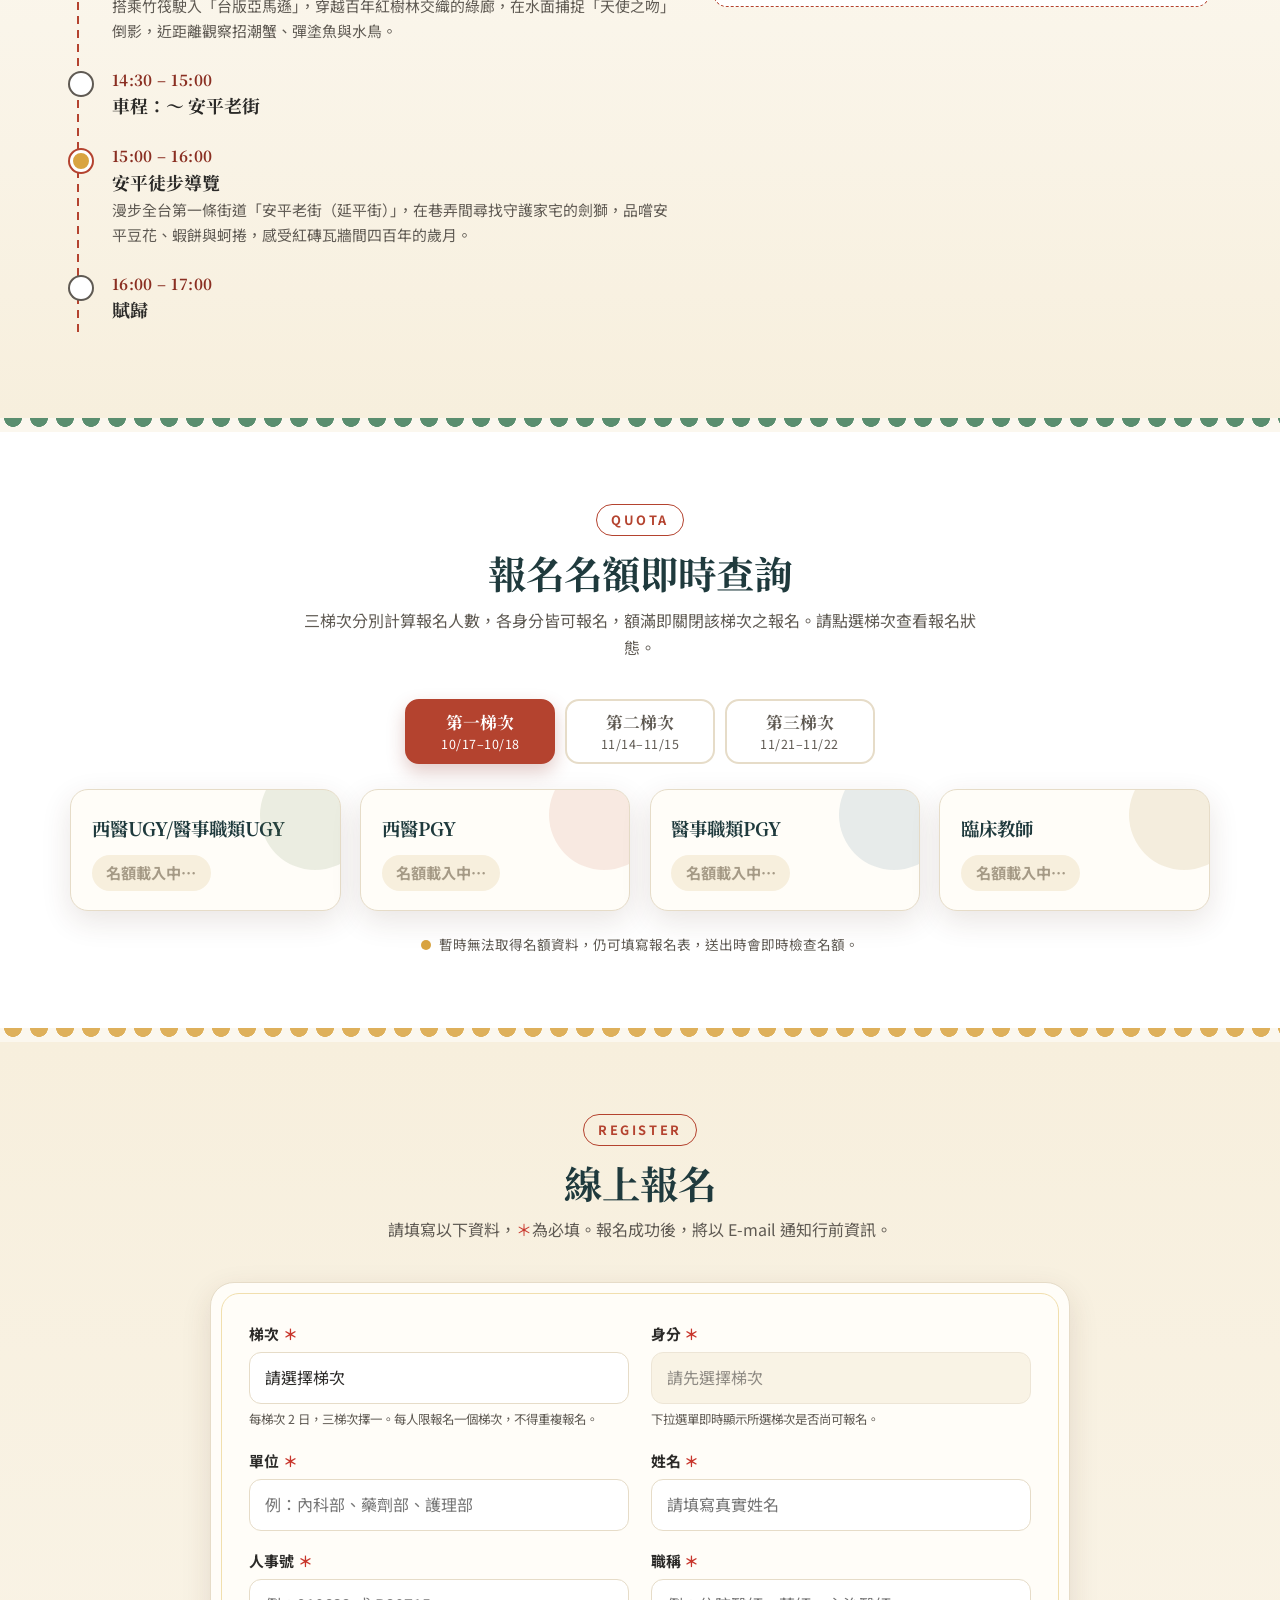
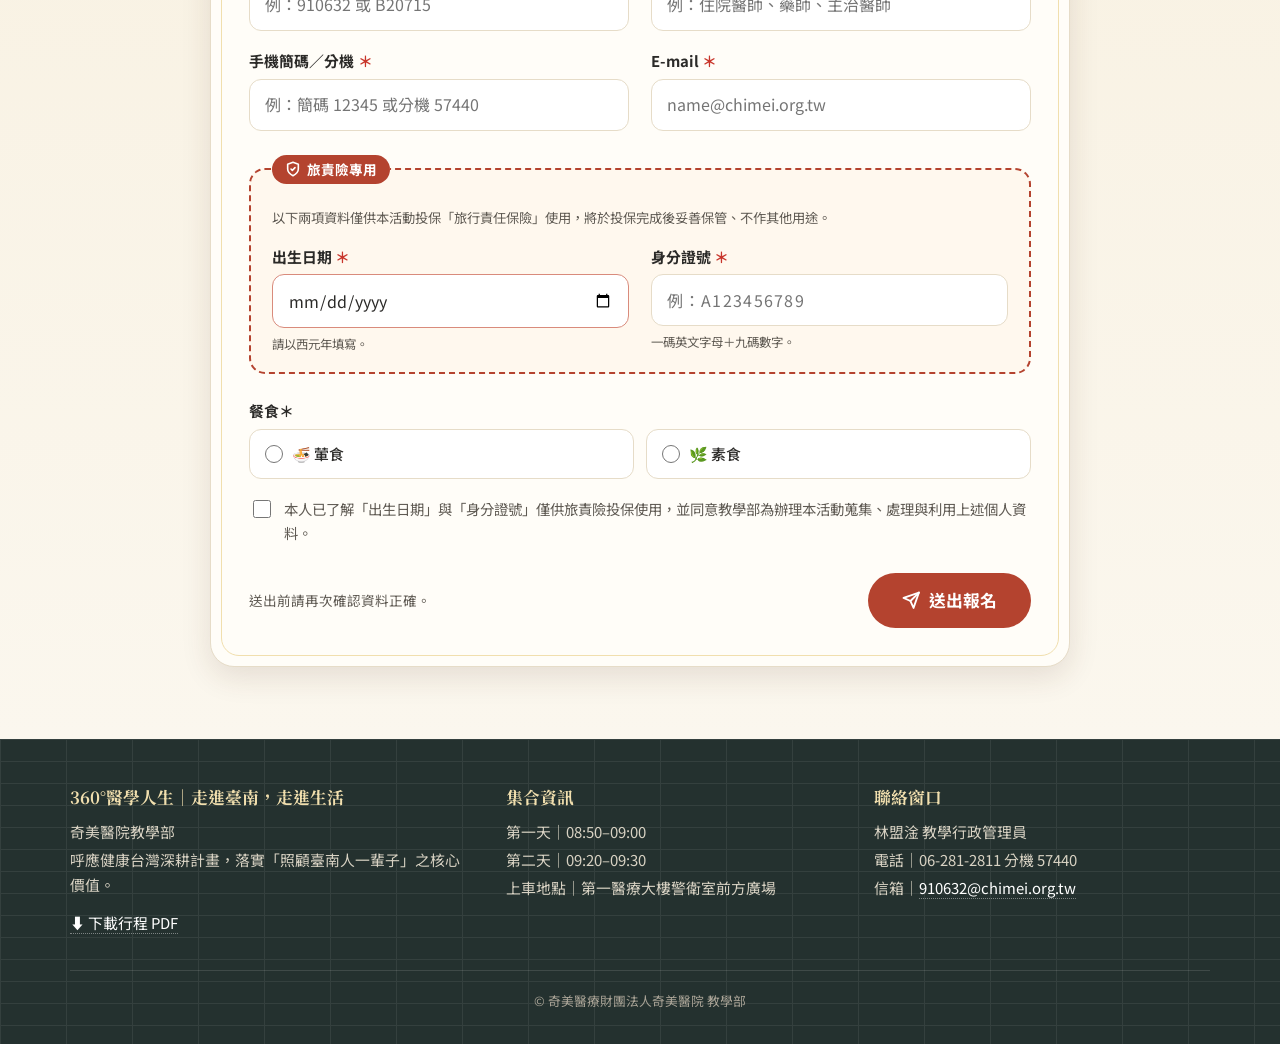
==== commit a8bdf364: "Count 長官/工作人員 toward session caps and add an import menu Session caps are now 40 each and include 長官" ====
--- a/index.html
+++ b/index.html
@@ -1404,9 +1404,12 @@
   { key: "醫事職類PGY", color: "#3f6f86" },
   { key: "臨床教師",    color: "#a7781f" }
 ];
-// 各梯次總報名人數上限（2026-10-08 起取消各身分限額，只保留各梯次總人數上限）。
+// 各梯次總報名人數上限（2026-10-08 起取消各身分限額，只保留各梯次總人數上限；統一 40 人，包含長官及工作人員）。
 // 網頁不顯示上限與剩餘人數；載入名額後以後端回傳的 sessionCaps（或公開統計的「梯次上限」）為準
-let SESSION_CAPS = { "第一梯次": 35, "第二梯次": 36, "第三梯次": 36 };
+let SESSION_CAPS = { "第一梯次": 40, "第二梯次": 40, "第三梯次": 40 };
+// 長官及工作人員：不在身分選單，但計入各梯次總人數（後端與公開統計的人數裡有這一項）
+const STAFF_GROUP = "長官/工作人員";
+const COUNTED = [STAFF_GROUP].concat(IDENTITIES.map(i => i.key));
 // 舊身分名稱 → 新名稱（2026-10-05「西醫UGY」改為「西醫UGY/醫事職類UGY」）。
 // 既有報名資料、公開統計與尚未重新部署的後端仍可能使用舊名稱，讀取時一律換成新名稱。
 const IDENTITY_ALIASES = { "西醫UGY": "西醫UGY/醫事職類UGY" };
@@ -1424,7 +1427,7 @@
 const LS_KEY = "tainan360_demo_registrations";
 
 function emptyCounts(){
-  return Object.fromEntries(SESSIONS.map(s => [s.key, Object.fromEntries(IDENTITIES.map(i => [i.key, 0]))]));
+  return Object.fromEntries(SESSIONS.map(s => [s.key, Object.fromEntries(COUNTED.map(k => [k, 0]))]));
 }
 let counts = emptyCounts();
 let backendOnline = false;
@@ -1626,7 +1629,7 @@
 /** 某梯次已報名總人數、是否額滿（不分身分） */
 function sessionTotal(session){
   const c = counts[session] || {};
-  return IDENTITIES.reduce((n, i) => n + (c[i.key] || 0), 0);
+  return COUNTED.reduce((n, k) => n + (c[k] || 0), 0);      // 含長官及工作人員
 }
 function sessionFull(session){
   return countsSource !== "" && !!SESSION_CAPS[session] && sessionTotal(session) >= SESSION_CAPS[session];
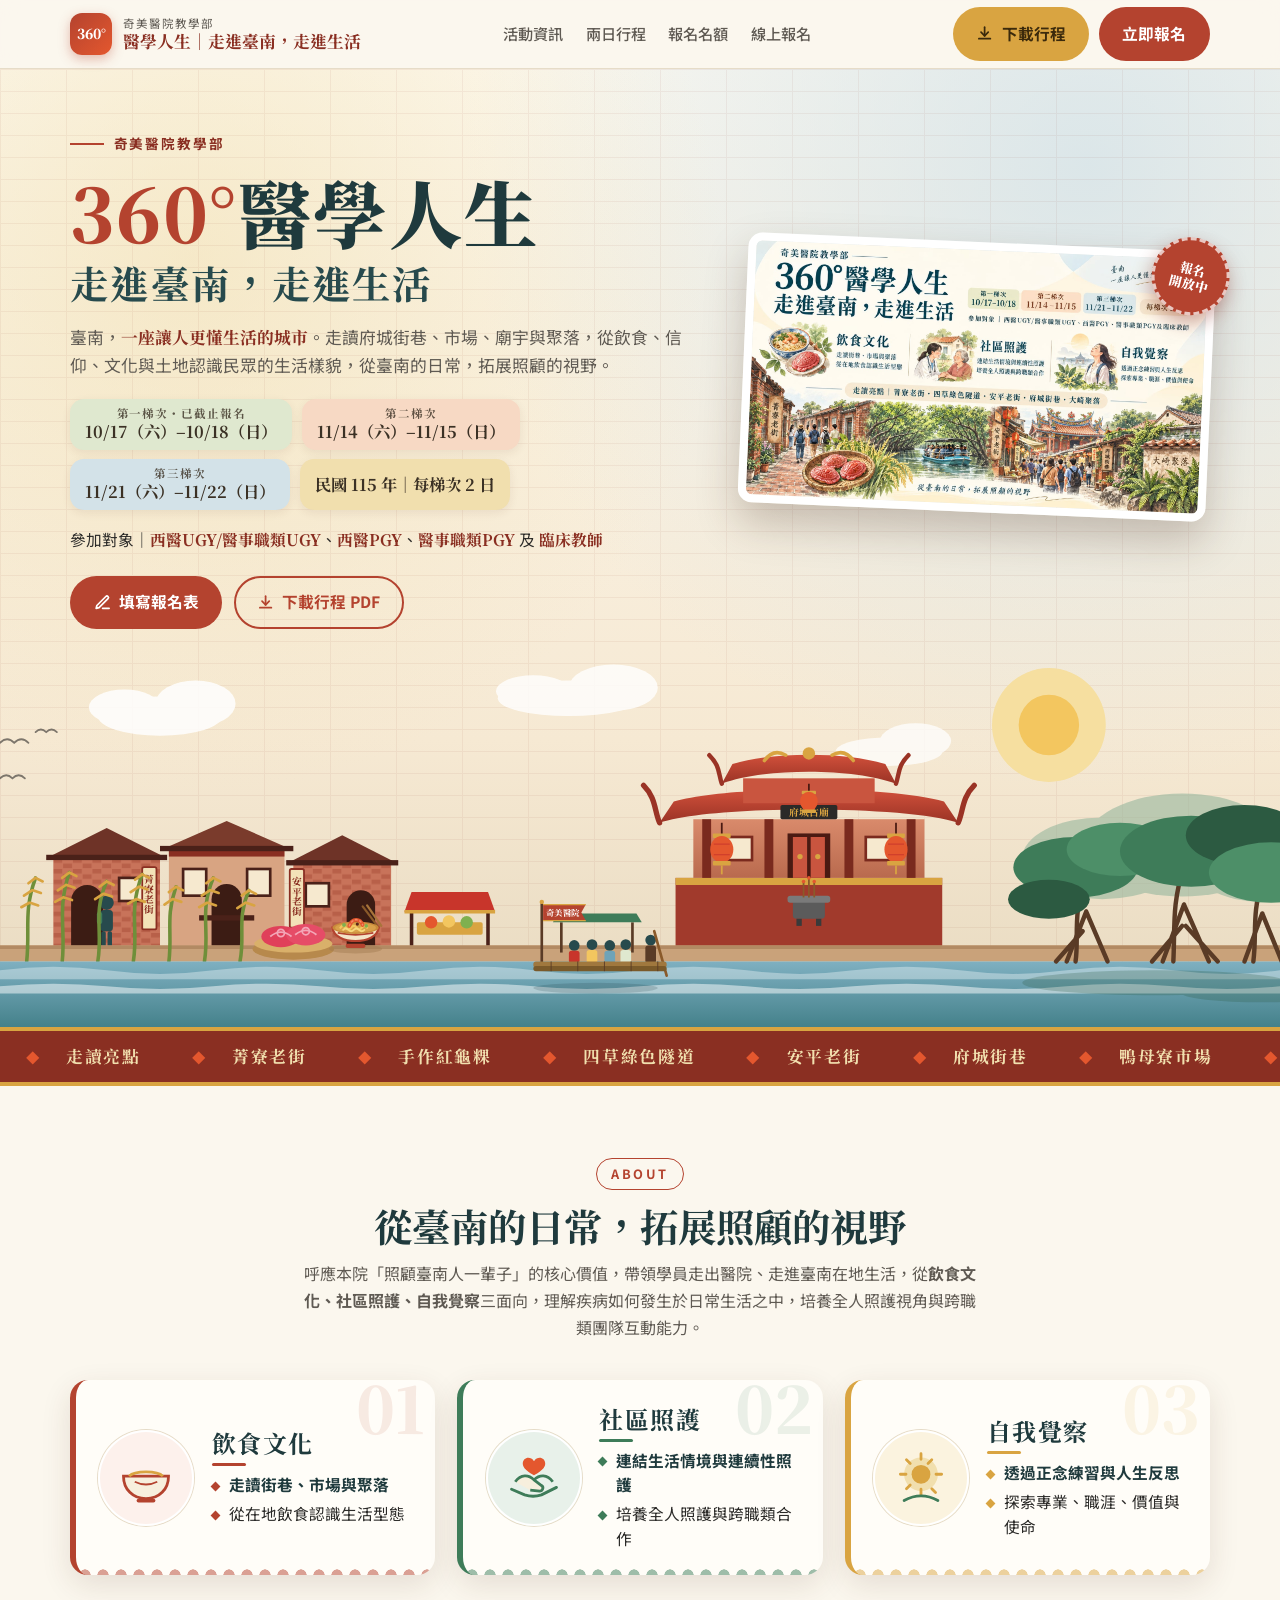
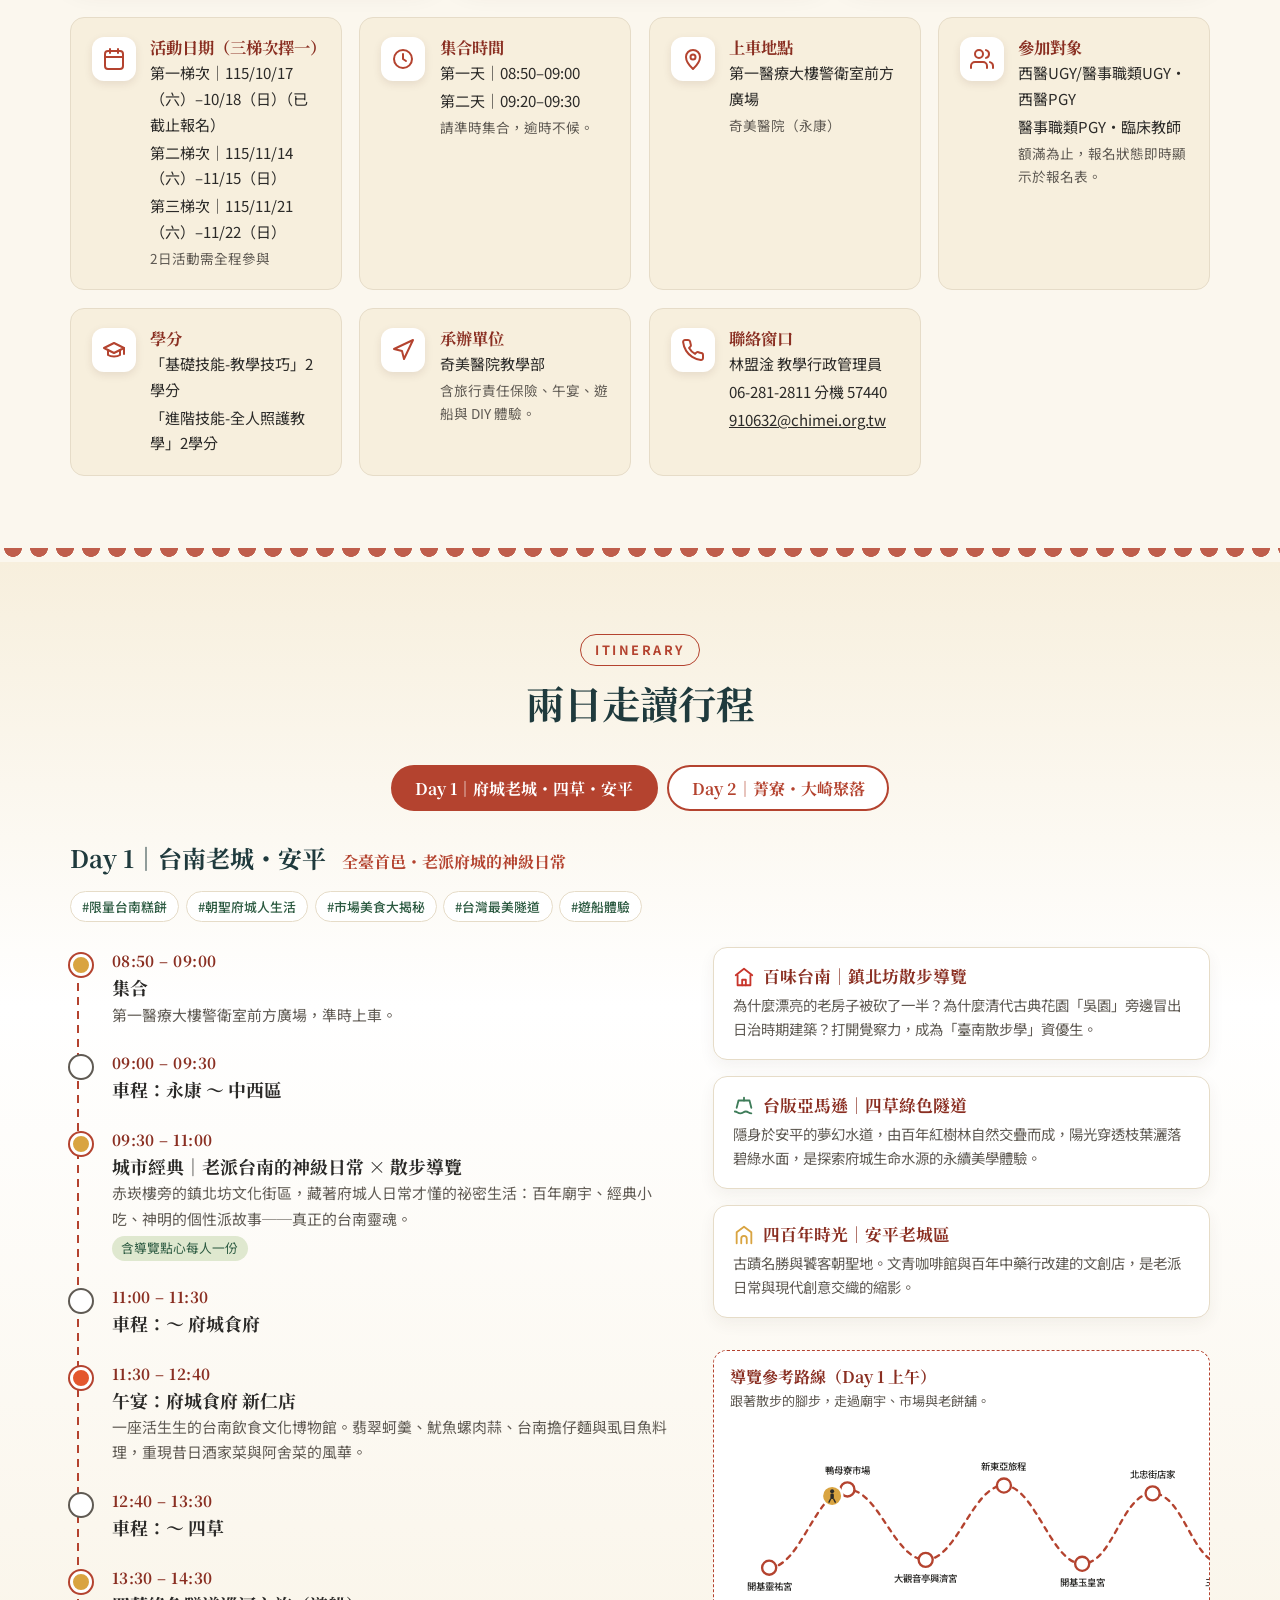
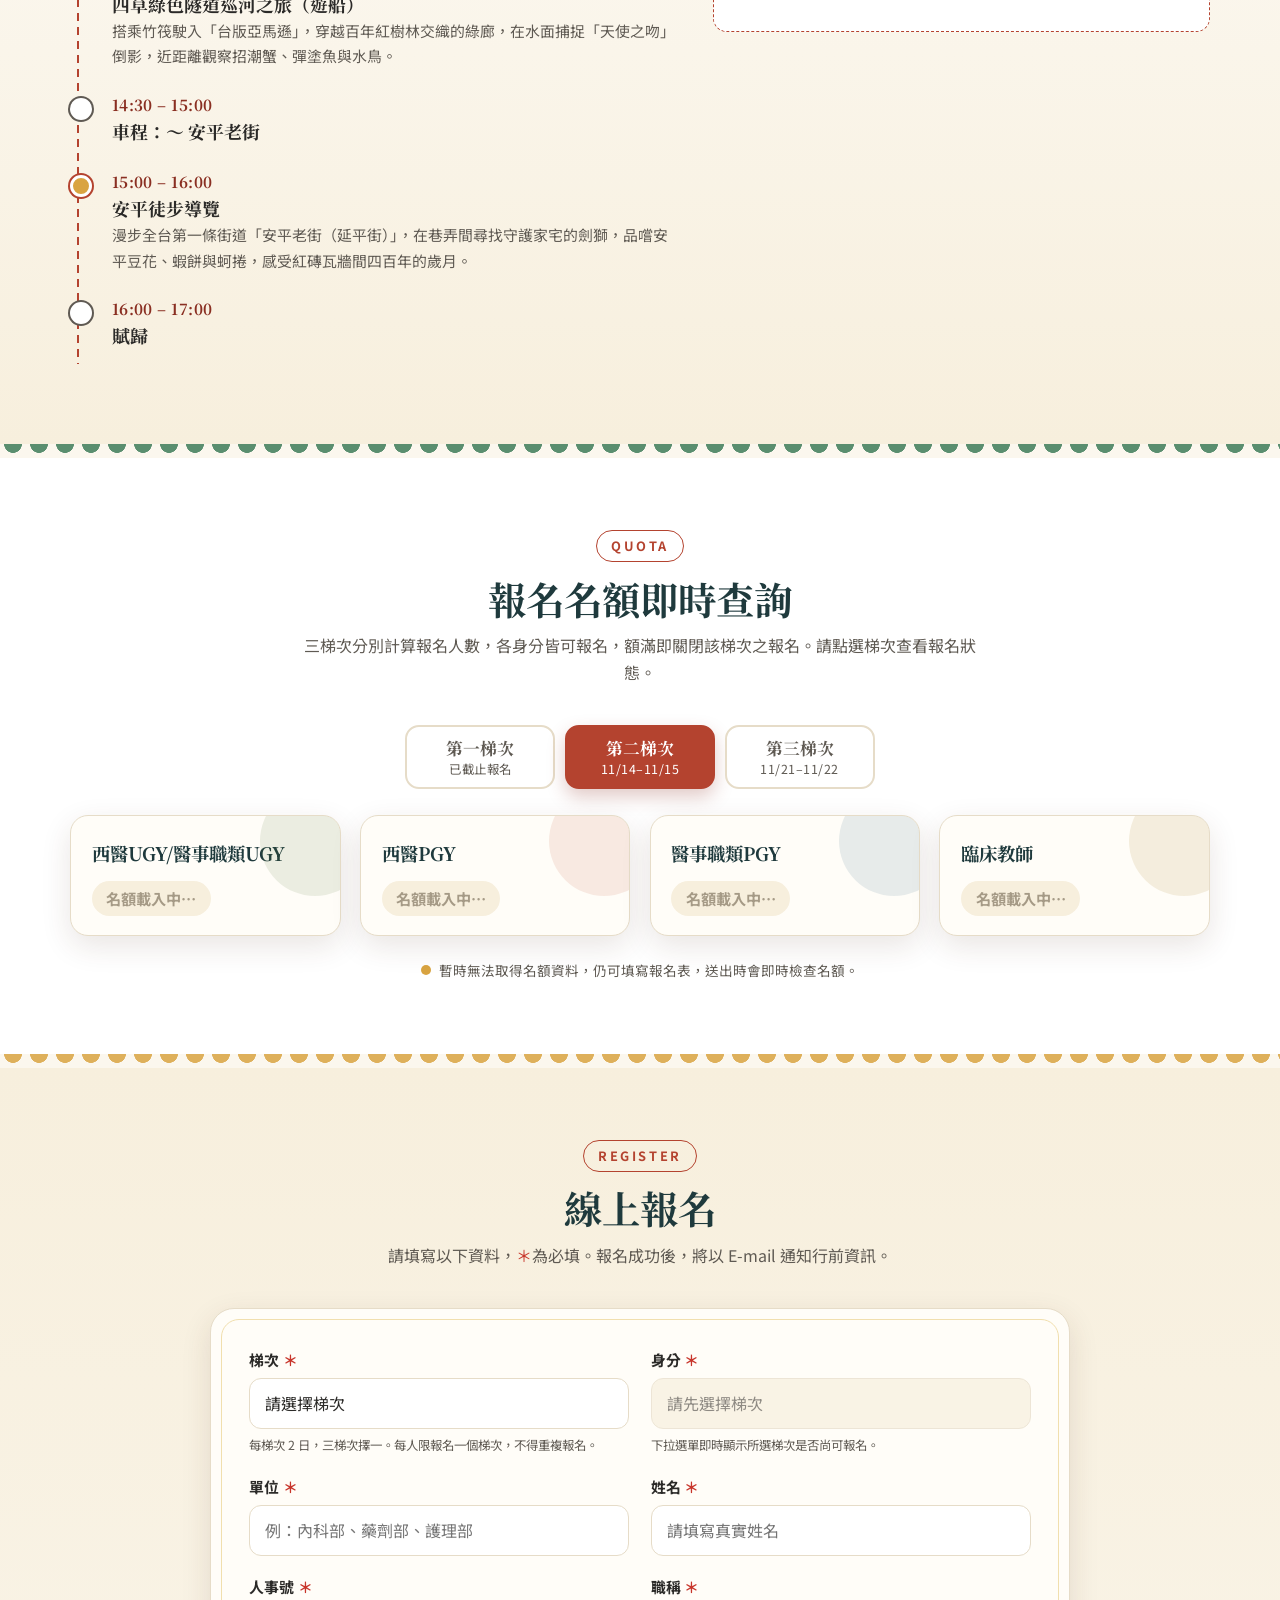
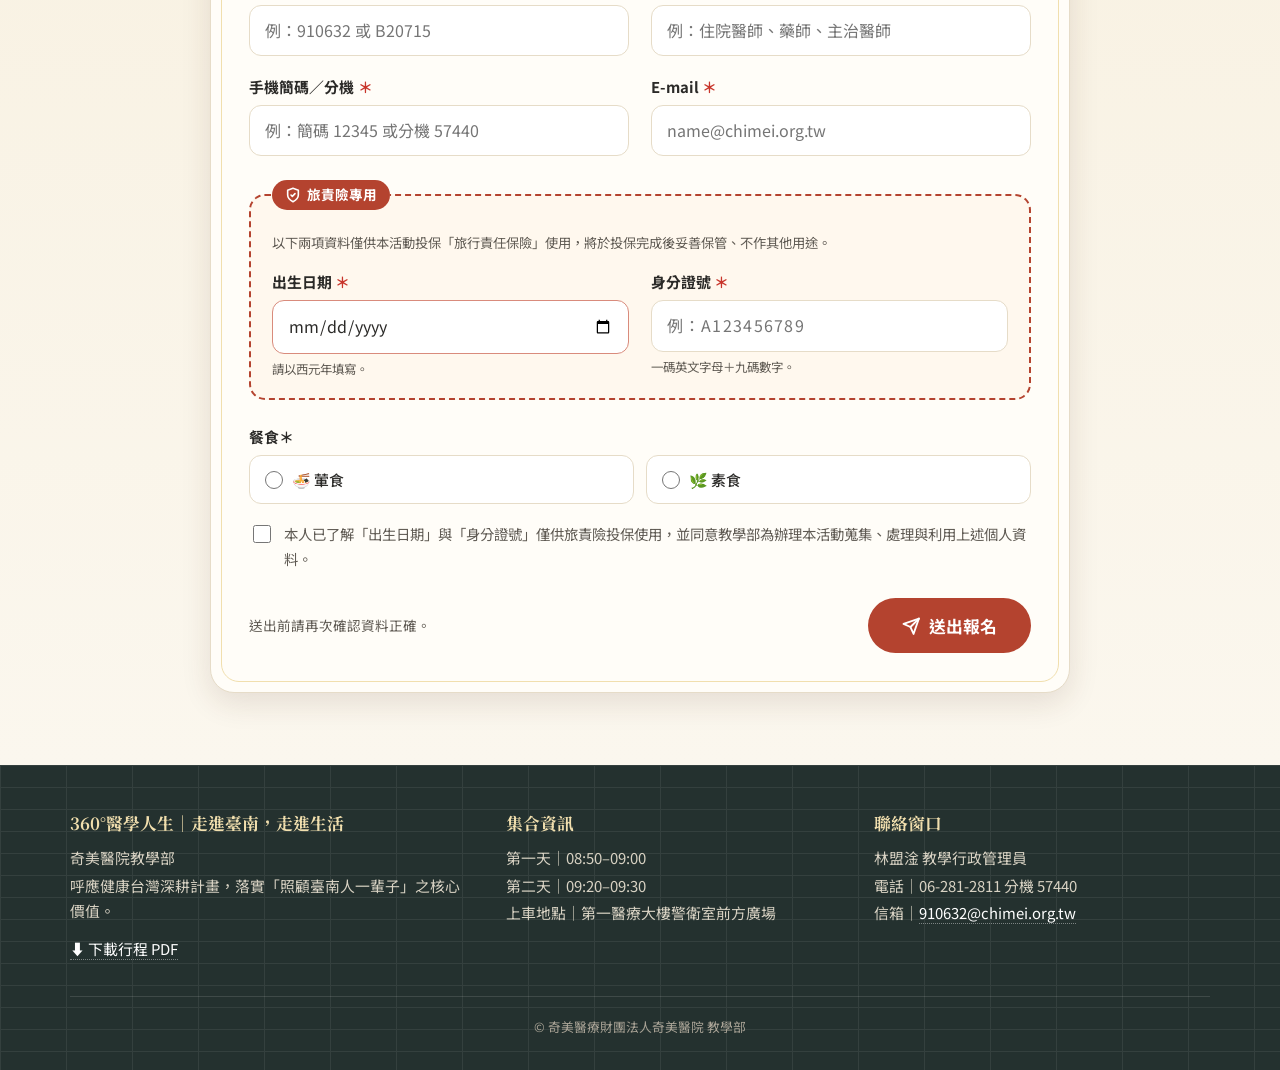
==== commit c0b4971e: "Stop accepting registrations for 第一梯次 第一梯次 (10/17-10/18) is listed in CLOSED_SESSIONS. The backend r" ====
--- a/index.html
+++ b/index.html
@@ -601,7 +601,7 @@
       <h2>走進臺南，走進生活</h2>
       <p class="tagline">臺南，<em>一座讓人更懂生活的城市</em>。走讀府城街巷、市場、廟宇與聚落，從飲食、信仰、文化與土地認識民眾的生活樣貌，從臺南的日常，拓展照顧的視野。</p>
       <div class="sessions" aria-label="活動梯次">
-        <div class="chip chip-1"><small>第一梯次</small><span>10/17（六）–10/18（日）</span></div>
+        <div class="chip chip-1"><small>第一梯次・已截止報名</small><span>10/17（六）–10/18（日）</span></div>
         <div class="chip chip-2"><small>第二梯次</small><span>11/14（六）–11/15（日）</span></div>
         <div class="chip chip-3"><small>第三梯次</small><span>11/21（六）–11/22（日）</span></div>
         <div class="chip chip-days"><span>民國 115 年｜每梯次 2 日</span></div>
@@ -1022,7 +1022,7 @@
         <div class="ic"><svg viewBox="0 0 24 24" fill="none" stroke="currentColor" stroke-width="2" stroke-linecap="round" stroke-linejoin="round"><rect x="3" y="4" width="18" height="18" rx="3"/><path d="M16 2v4M8 2v4M3 10h18"/></svg></div>
         <div>
           <h4>活動日期（三梯次擇一）</h4>
-          <p>第一梯次｜115/10/17（六）–10/18（日）</p>
+          <p>第一梯次｜115/10/17（六）–10/18（日）（已截止報名）</p>
           <p>第二梯次｜115/11/14（六）–11/15（日）</p>
           <p>第三梯次｜115/11/21（六）–11/22（日）</p>
           <p class="muted">2日活動需全程參與</p>
@@ -1407,6 +1407,10 @@
 // 各梯次總報名人數上限（2026-10-08 起取消各身分限額，只保留各梯次總人數上限；統一 40 人，包含長官及工作人員）。
 // 網頁不顯示上限與剩餘人數；載入名額後以後端回傳的 sessionCaps（或公開統計的「梯次上限」）為準
 let SESSION_CAPS = { "第一梯次": 40, "第二梯次": 40, "第三梯次": 40 };
+// 停止受理報名的梯次（2026-10-15 起第一梯次）。載入名額後以後端回傳的 closedSessions（或公開統計的「梯次狀態」）為準
+let CLOSED_SESSIONS = ["第一梯次"];
+function mergeClosedSessions(list){ if (Array.isArray(list)) CLOSED_SESSIONS = Array.from(new Set(CLOSED_SESSIONS.concat(list))); }
+const sessionClosed = s => CLOSED_SESSIONS.includes(s);
 // 長官及工作人員：不在身分選單，但計入各梯次總人數（後端與公開統計的人數裡有這一項）
 const STAFF_GROUP = "長官/工作人員";
 const COUNTED = [STAFF_GROUP].concat(IDENTITIES.map(i => i.key));
@@ -1431,7 +1435,8 @@
 }
 let counts = emptyCounts();
 let backendOnline = false;
-let quotaView = SESSIONS[0].key;   // 名額區塊目前顯示的梯次
+// 名額區塊目前顯示的梯次：預設為第一個仍受理報名的梯次
+let quotaView = (SESSIONS.find(s => !sessionClosed(s.key)) || SESSIONS[0]).key;
 
 /* ---------- 跑馬燈：複製一份內容以無縫循環 ---------- */
 (function(){
@@ -1538,6 +1543,7 @@
     k2 = canonIdentity(k2);
     if (type === "名額" && c[k1] && c[k1][k2] !== undefined) c[k1][k2] += Number(v) || 0;
     if (type === "梯次上限" && k1 && v !== "") caps[k1] = Number(v);
+    if (type === "梯次狀態" && k1 && /停止/.test(v)) mergeClosedSessions([k1]);
     if (ts) updated = ts;
   });
   mergeSessionCaps(caps);
@@ -1608,6 +1614,7 @@
     if (!data || !data.counts) throw new Error("名額資料格式不符");
     apiDone = true;
     mergeSessionCaps(data.sessionCaps);
+    mergeClosedSessions(data.closedSessions);
     setCounts(applyCounts(data.counts), "api");
     backendOnline = true;
   } catch(err){
@@ -1637,11 +1644,11 @@
 
 /* ---------- 名額：畫面 ---------- */
 function renderQuota(){
-  // 梯次切換鈕（額滿的梯次標示「已額滿」）
+  // 梯次切換鈕（停止報名的梯次標示「已截止報名」，額滿的標示「已額滿」）
   const seg = document.getElementById("quotaSessions");
   seg.innerHTML = SESSIONS.map(s => `
     <button type="button" class="seg-btn" data-session="${s.key}" aria-pressed="${s.key === quotaView}">
-      <b>${s.key}</b><small>${sessionFull(s.key) ? "已額滿" : s.short}</small>
+      <b>${s.key}</b><small>${sessionClosed(s.key) ? "已截止報名" : sessionFull(s.key) ? "已額滿" : s.short}</small>
     </button>`).join("");
   seg.querySelectorAll(".seg-btn").forEach(btn => btn.addEventListener("click", () => {
     quotaView = btn.dataset.session;
@@ -1650,13 +1657,14 @@
 
   // 身分卡片：不顯示剩餘人數；梯次未額滿時各身分皆「尚可報名」，額滿時全部蓋「額滿」章
   const known = countsSource !== "";   // 尚未取得任何名額資料時顯示「載入中」，避免誤以為名額全空
-  const full = sessionFull(quotaView);
+  const closed = sessionClosed(quotaView);
+  const full = closed || sessionFull(quotaView);
   const grid = document.getElementById("quotaGrid");
   grid.innerHTML = IDENTITIES.map(i => `
-      <div class="quota-card ${full ? "is-full" : ""} ${known ? "" : "is-loading"}" style="--q-color:${i.color}">
+      <div class="quota-card ${full ? "is-full" : ""} ${known || closed ? "" : "is-loading"}" style="--q-color:${i.color}">
         <div class="q-name">${i.key.split("/").map(p => `<span class="nw">${p}</span>`).join("/<wbr>")}</div>
-        <div class="q-status">${!known ? "名額載入中…" : full ? "已額滿" : "尚可報名"}</div>
-        <div class="q-full"><span>額滿</span></div>
+        <div class="q-status">${closed ? "已截止報名" : !known ? "名額載入中…" : full ? "已額滿" : "尚可報名"}</div>
+        <div class="q-full"><span>${closed ? "截止" : "額滿"}</span></div>
       </div>`).join("");
 
   // 身分下拉選單：依表單所選梯次顯示「尚可報名」或「已額滿」
@@ -1669,20 +1677,21 @@
     sel.innerHTML = `<option value="" disabled selected>請先選擇梯次</option>`;
   } else {
     sel.disabled = false;
-    const sFull = sessionFull(session);
+    const sClosed = sessionClosed(session);
+    const sFull = sClosed || sessionFull(session);
     sel.innerHTML = `<option value="" disabled ${current ? "" : "selected"}>請選擇身分</option>` +
       IDENTITIES.map(i => {
-        const label = !known ? `${i.key}（名額載入中）` : sFull ? `${i.key}（已額滿）` : `${i.key}（尚可報名）`;
+        const label = sClosed ? `${i.key}（已截止報名）` : !known ? `${i.key}（名額載入中）` : sFull ? `${i.key}（已額滿）` : `${i.key}（尚可報名）`;
         return `<option value="${i.key}" ${sFull ? "disabled" : ""} ${current === i.key && !sFull ? "selected" : ""}>${label}</option>`;
       }).join("");
   }
-  // 梯次下拉選單：額滿的梯次標示「（已額滿）」並停用
+  // 梯次下拉選單：停止報名的梯次標示「（已截止報名）」、額滿的標示「（已額滿）」，並停用
   Array.from(sessionSel.options).forEach(o => {
     const s = SESSIONS.find(x => x.key === o.value);
     if (!s) return;
-    const f = sessionFull(s.key);
-    o.textContent = `${s.key}｜${s.date}${f ? "（已額滿）" : ""}`;
-    o.disabled = f;
+    const c = sessionClosed(s.key), f = sessionFull(s.key);
+    o.textContent = `${s.key}｜${s.date}${c ? "（已截止報名）" : f ? "（已額滿）" : ""}`;
+    o.disabled = c || f;
   });
 
   const pulse = document.getElementById("livePulse");
@@ -1736,7 +1745,7 @@
 function validateForm(){
   let ok = true;
   const f = document.getElementById("regForm");
-  ok = setInvalid(f.session, !f.session.value || sessionFull(f.session.value)) && ok;
+  ok = setInvalid(f.session, !f.session.value || sessionClosed(f.session.value) || sessionFull(f.session.value)) && ok;
   const identity = f.identity;
   ok = setInvalid(identity, !identity.value) && ok;
   ["unit","name","title","phone"].forEach(n => { ok = setInvalid(f[n], !f[n].value.trim()) && ok; });
@@ -1790,6 +1799,7 @@
   if (!CONFIG.API_URL){
     // 示範模式：寫入 localStorage
     await new Promise(r => setTimeout(r, 500));
+    if (sessionClosed(payload.session)) return { ok: false, error: "closed" };
     if (sessionFull(payload.session)) return { ok: false, error: "full" };
     let list = [];
     try { list = JSON.parse(localStorage.getItem(LS_KEY) || "[]"); } catch(e){}
@@ -1878,6 +1888,7 @@
       msg.className = "form-msg error";
       const errMap = {
         full: "很抱歉，該梯次報名人數已額滿，請改選其他梯次或洽教學部詢問候補。",
+        closed: "很抱歉，該梯次已停止受理報名，請改選其他梯次。",
         duplicate: "您已完成報名，每人限報名一個梯次；如需更改梯次請聯絡教學部（分機 57440）。",
         invalid: "資料格式不正確，請檢查後重新送出。"
       };
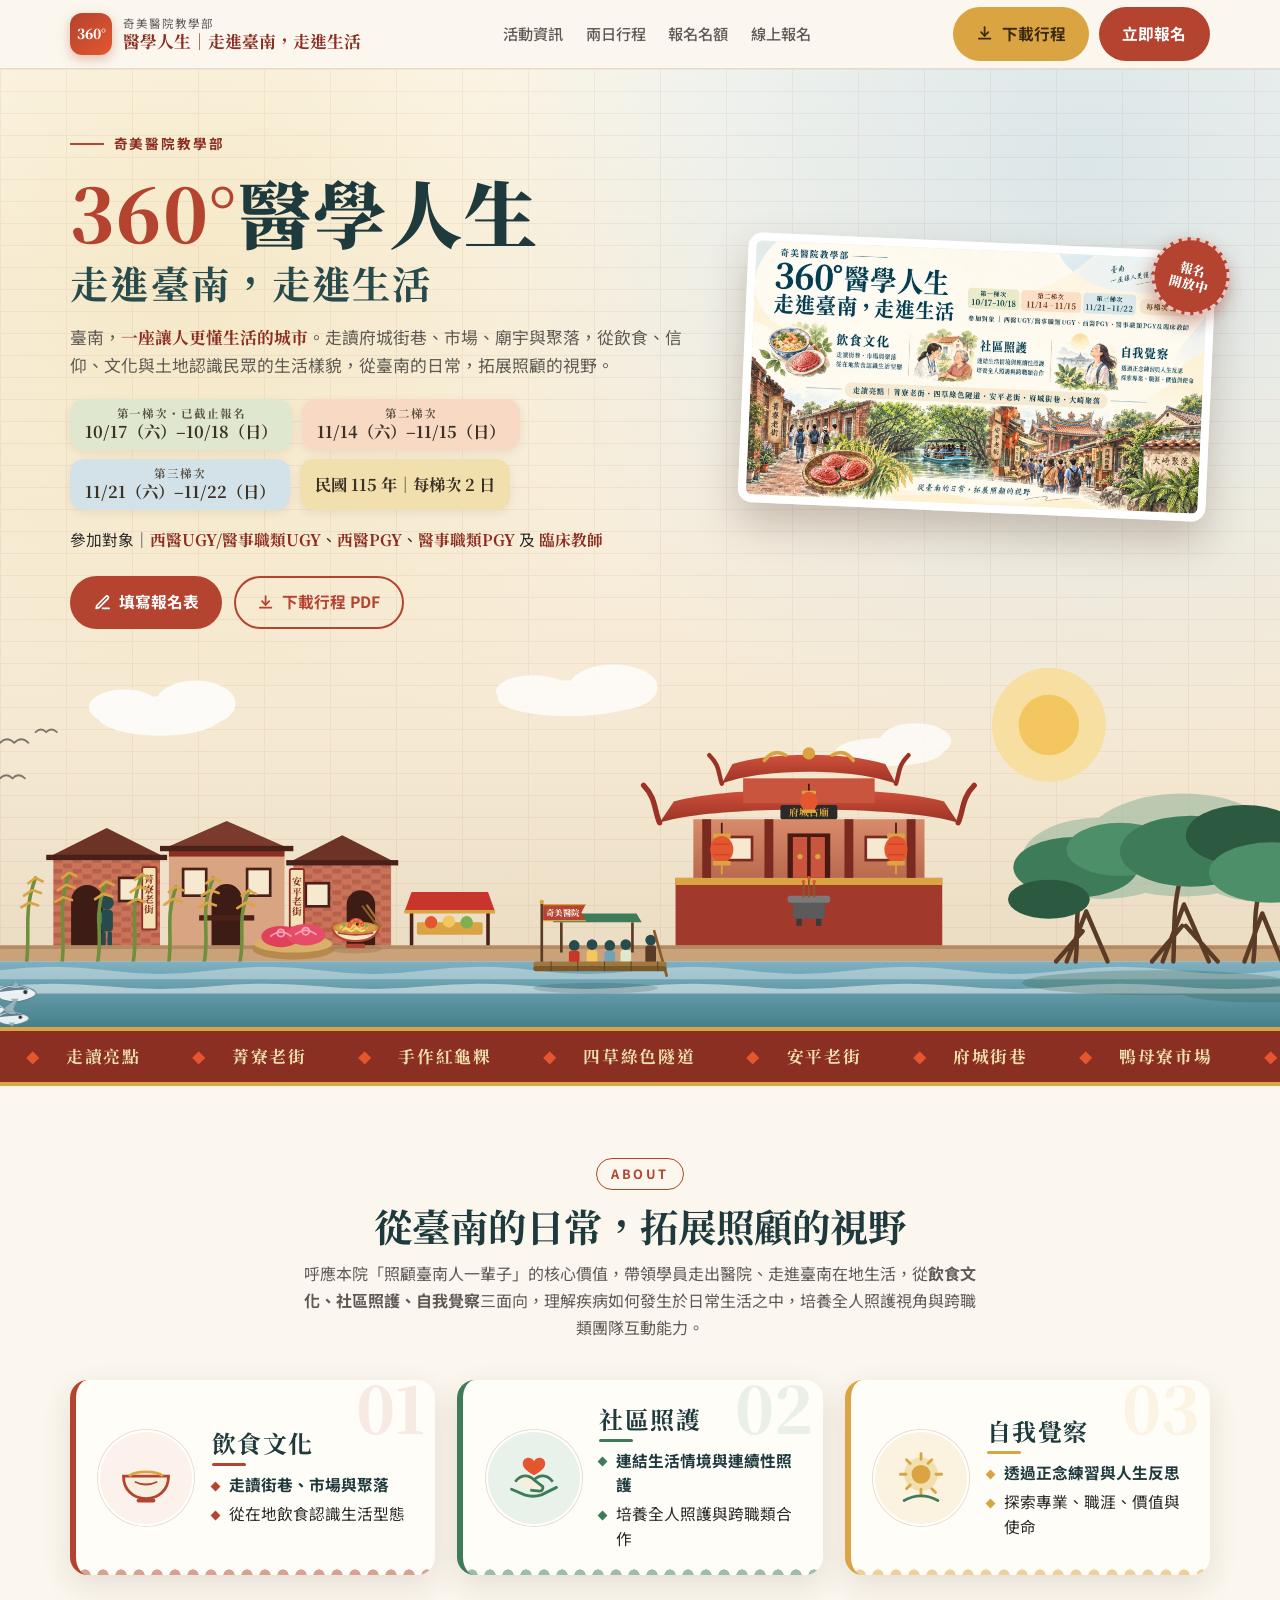
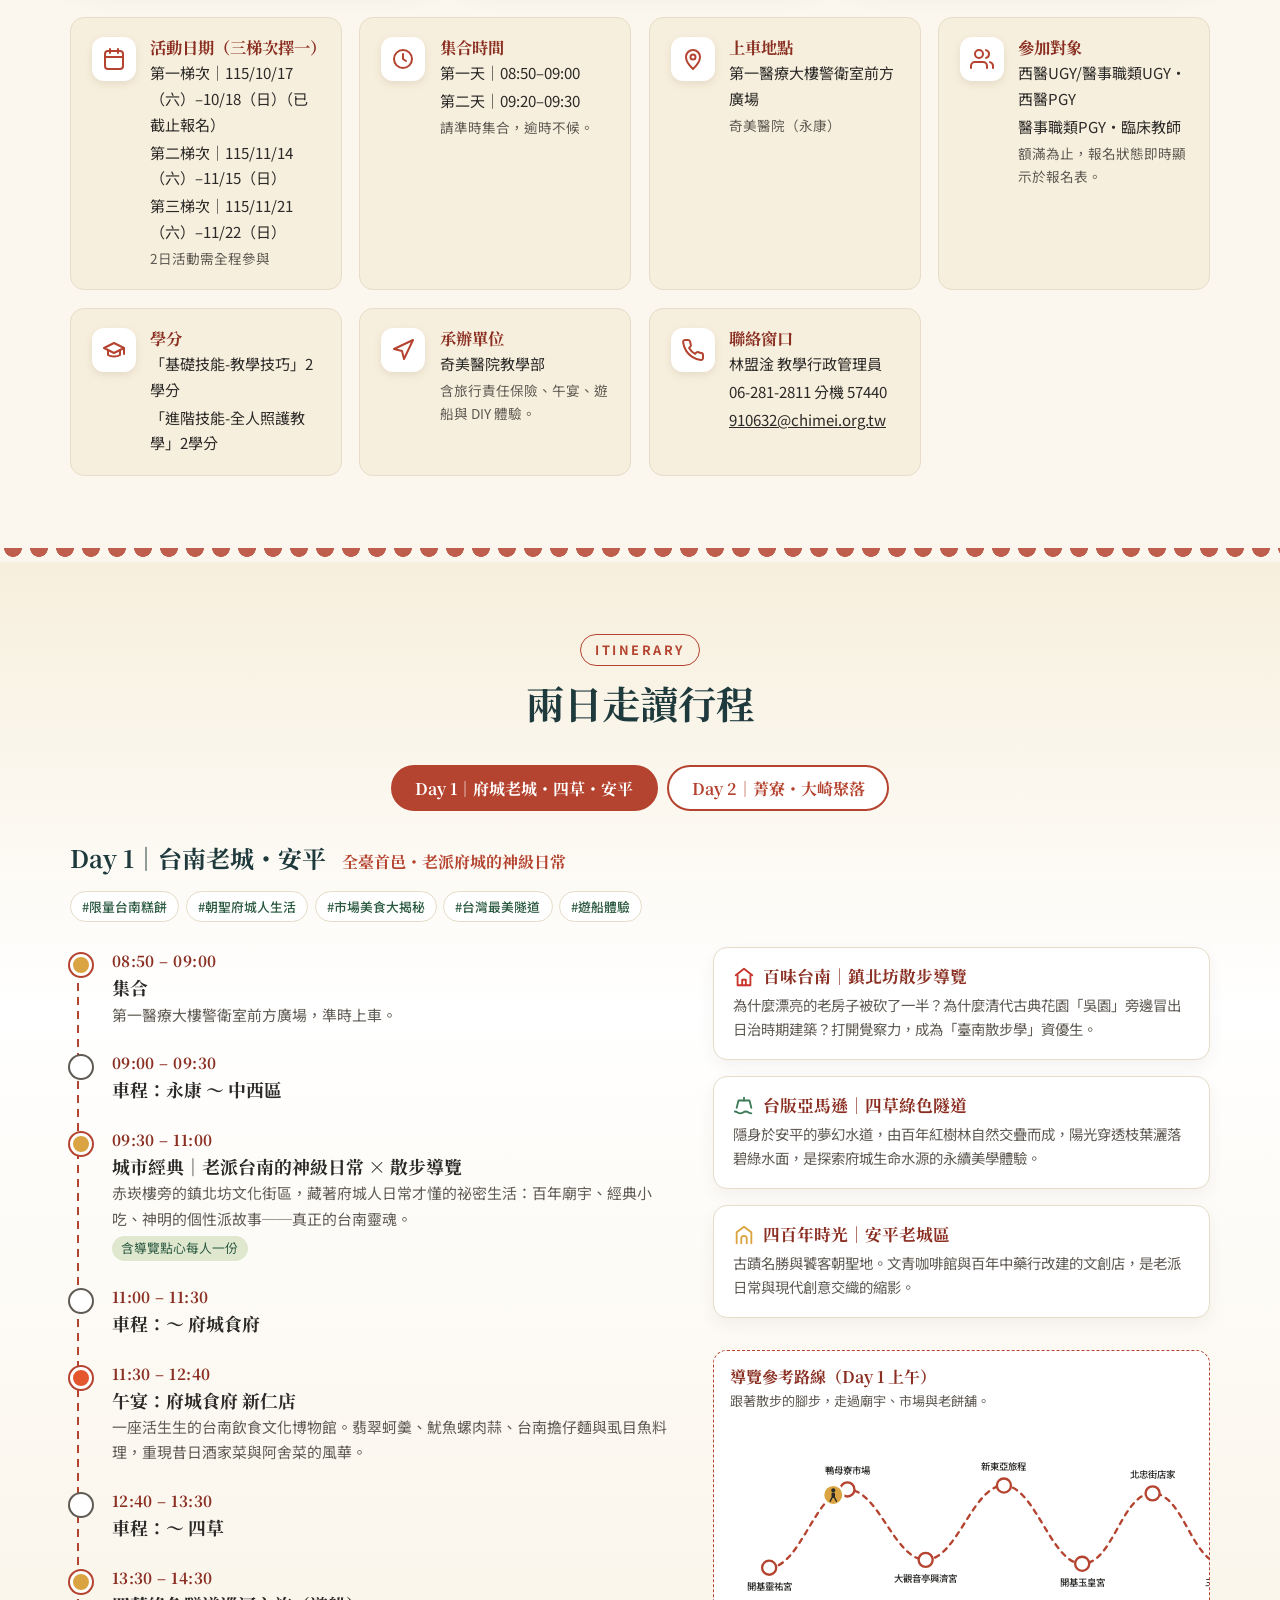
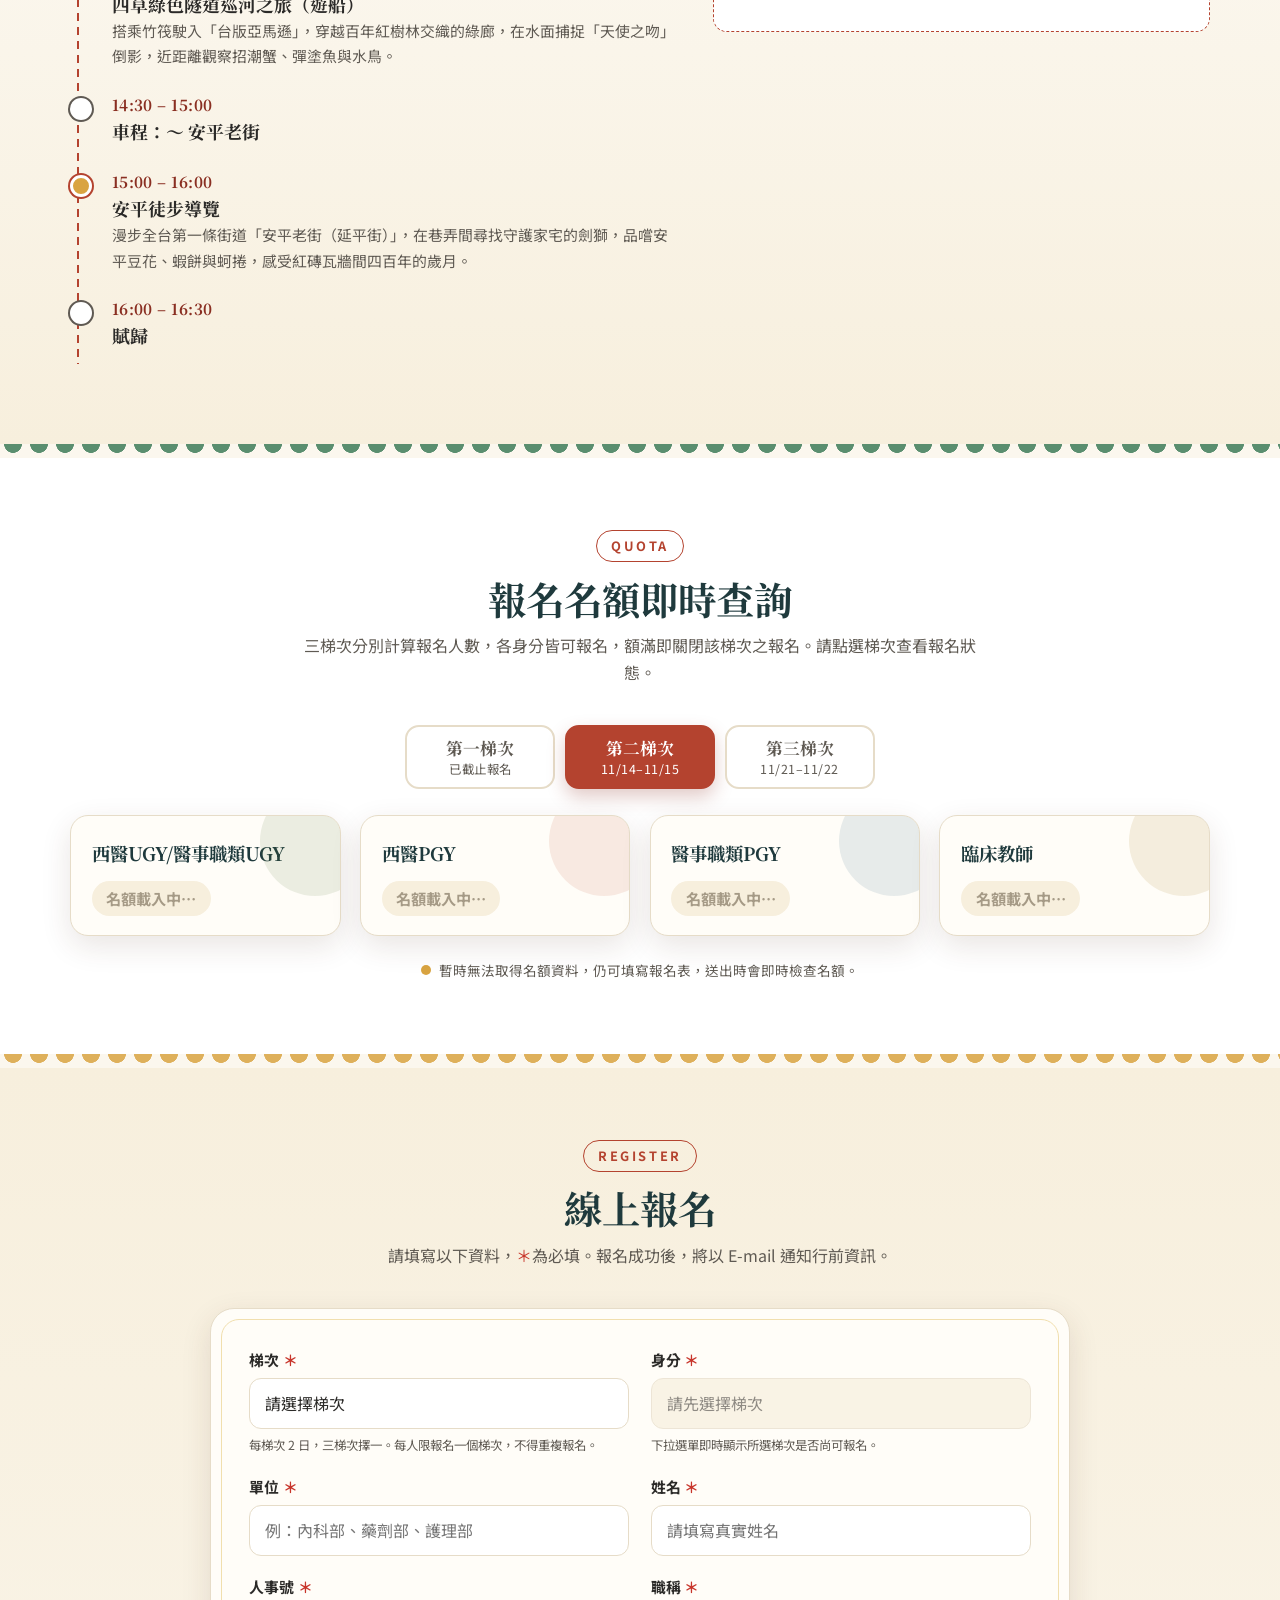
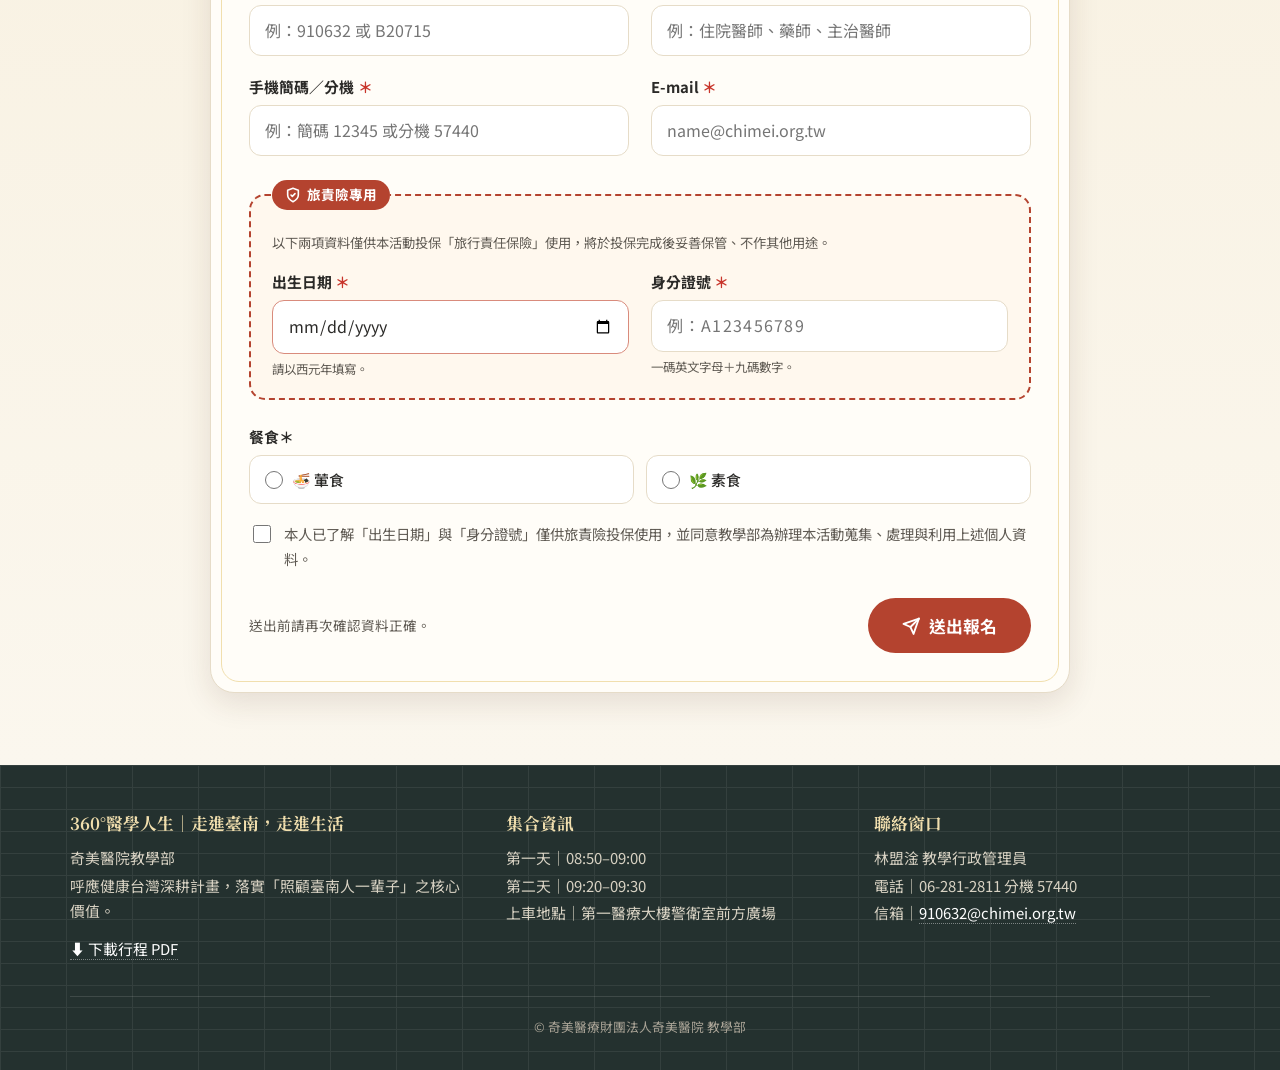
==== commit 5bc5ab3e: "Shorten the Day 1 return trip to 16:00 – 16:30 Co-Authored-By: Claude Opus 5.5 <noreply@anthropic.co" ====
--- a/index.html
+++ b/index.html
@@ -1118,7 +1118,7 @@
           <li class="tl-item"><time>13:30 – 14:30</time><h4>四草綠色隧道巡河之旅（遊船）</h4><p>搭乘竹筏駛入「台版亞馬遜」，穿越百年紅樹林交織的綠廊，在水面捕捉「天使之吻」倒影，近距離觀察招潮蟹、彈塗魚與水鳥。</p></li>
           <li class="tl-item move"><time>14:30 – 15:00</time><h4>車程：〜 安平老街</h4></li>
           <li class="tl-item"><time>15:00 – 16:00</time><h4>安平徒步導覽</h4><p>漫步全台第一條街道「安平老街（延平街）」，在巷弄間尋找守護家宅的劍獅，品嚐安平豆花、蝦餅與蚵捲，感受紅磚瓦牆間四百年的歲月。</p></li>
-          <li class="tl-item move"><time>16:00 – 17:00</time><h4>賦歸</h4></li>
+          <li class="tl-item move"><time>16:00 – 16:30</time><h4>賦歸</h4></li>
         </ol>
         <div class="spot-cards">
           <div class="spot">
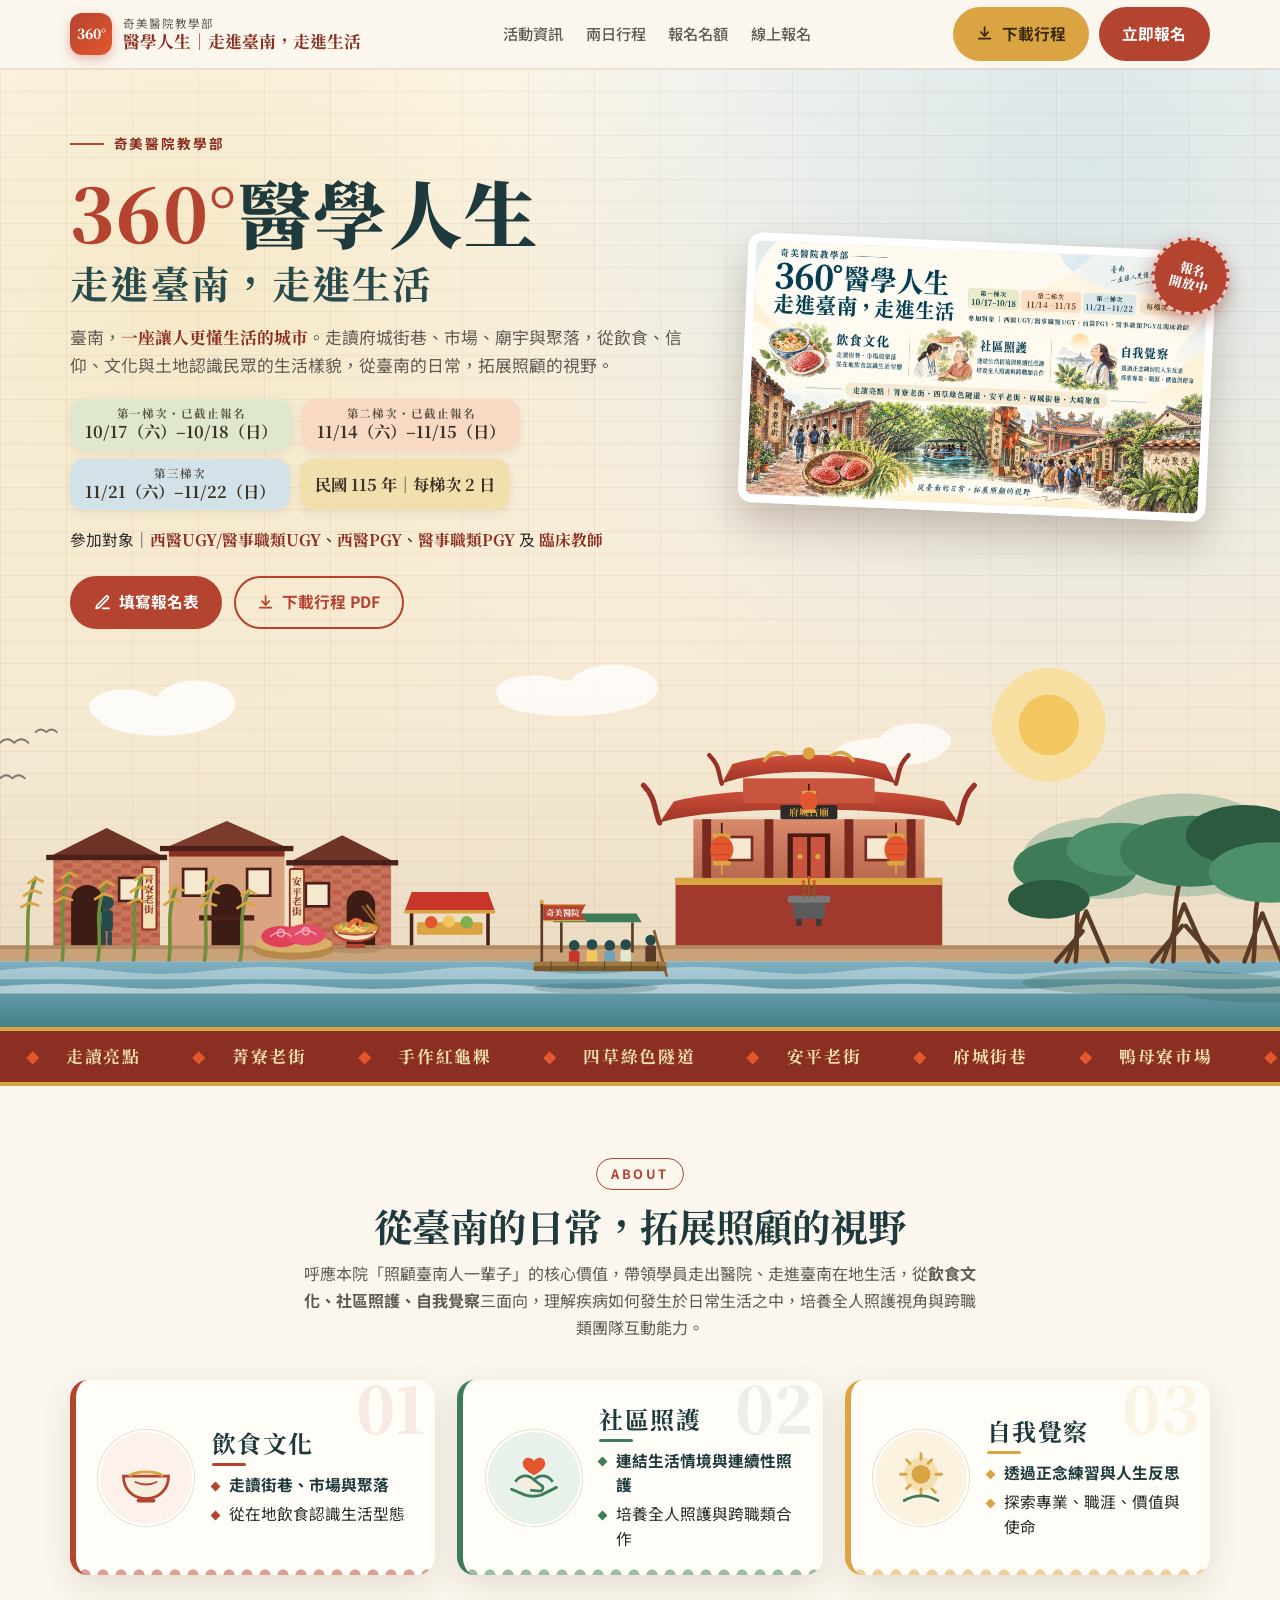
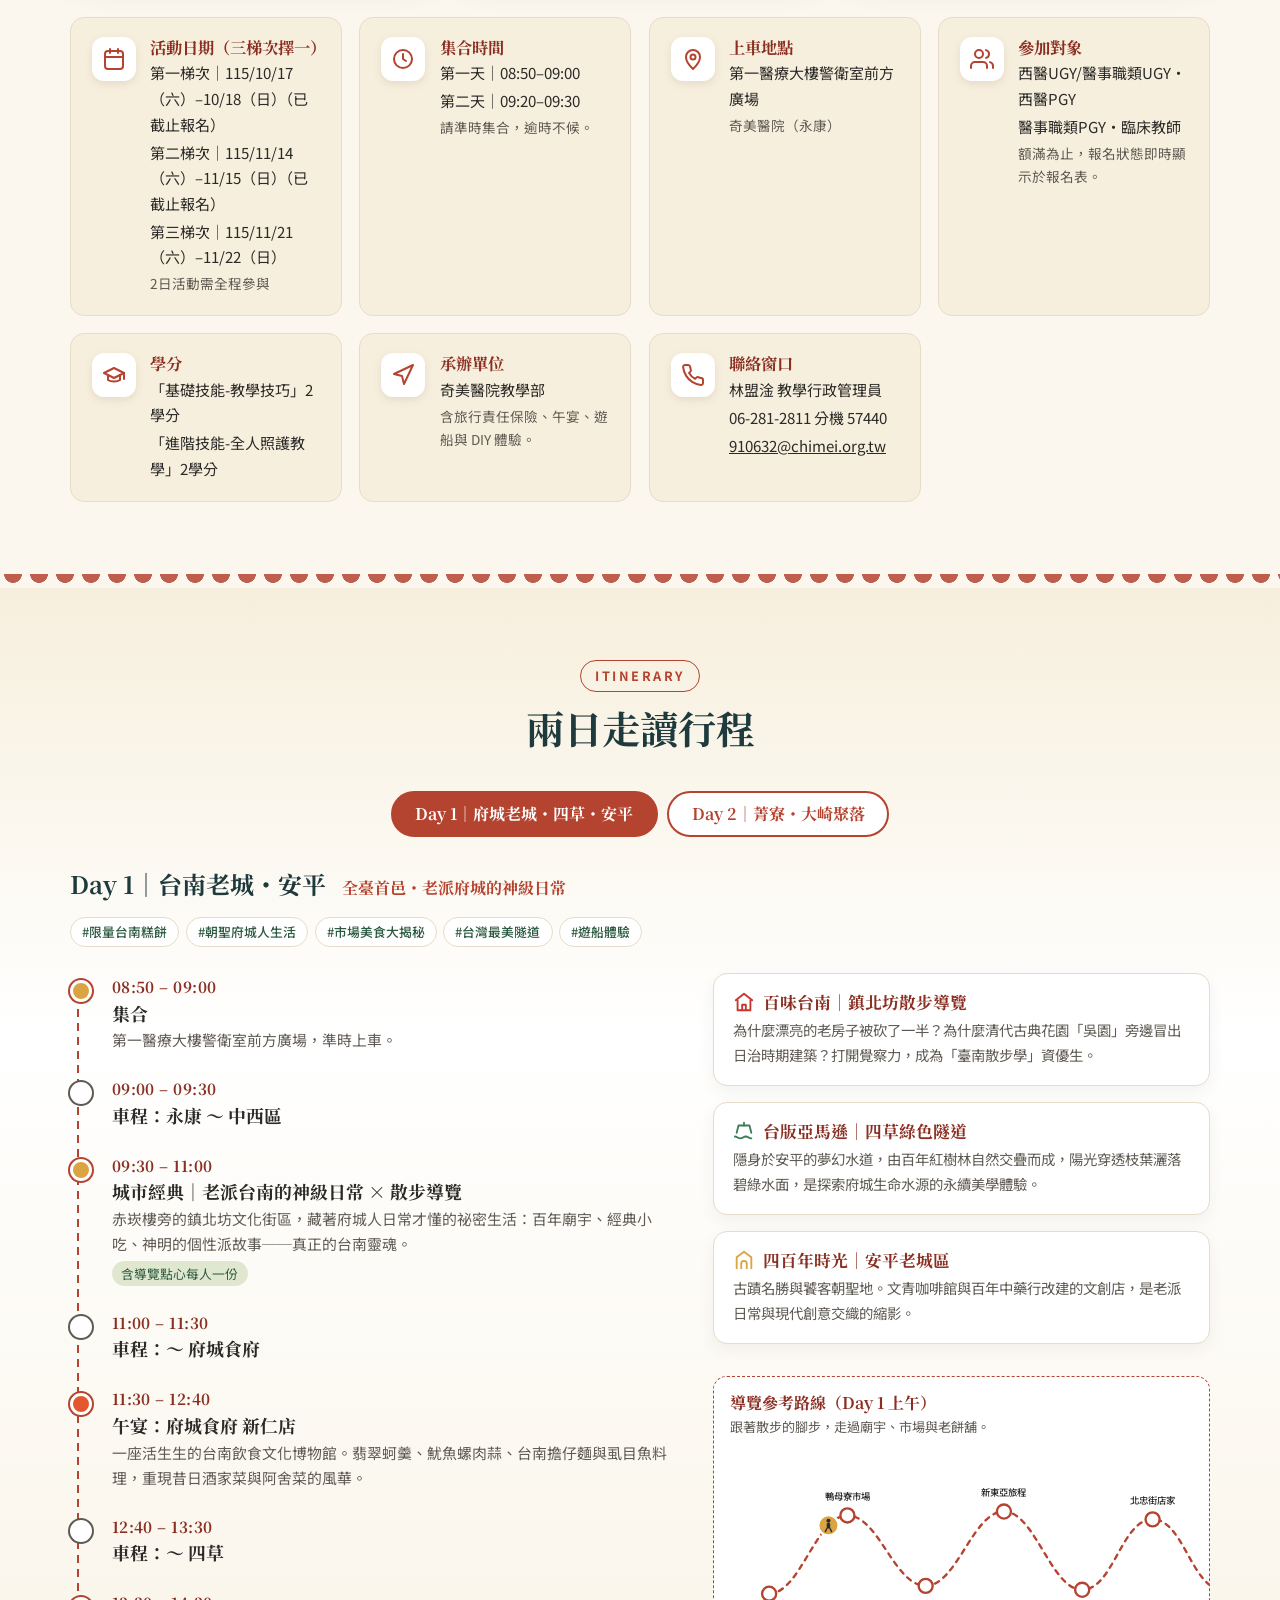
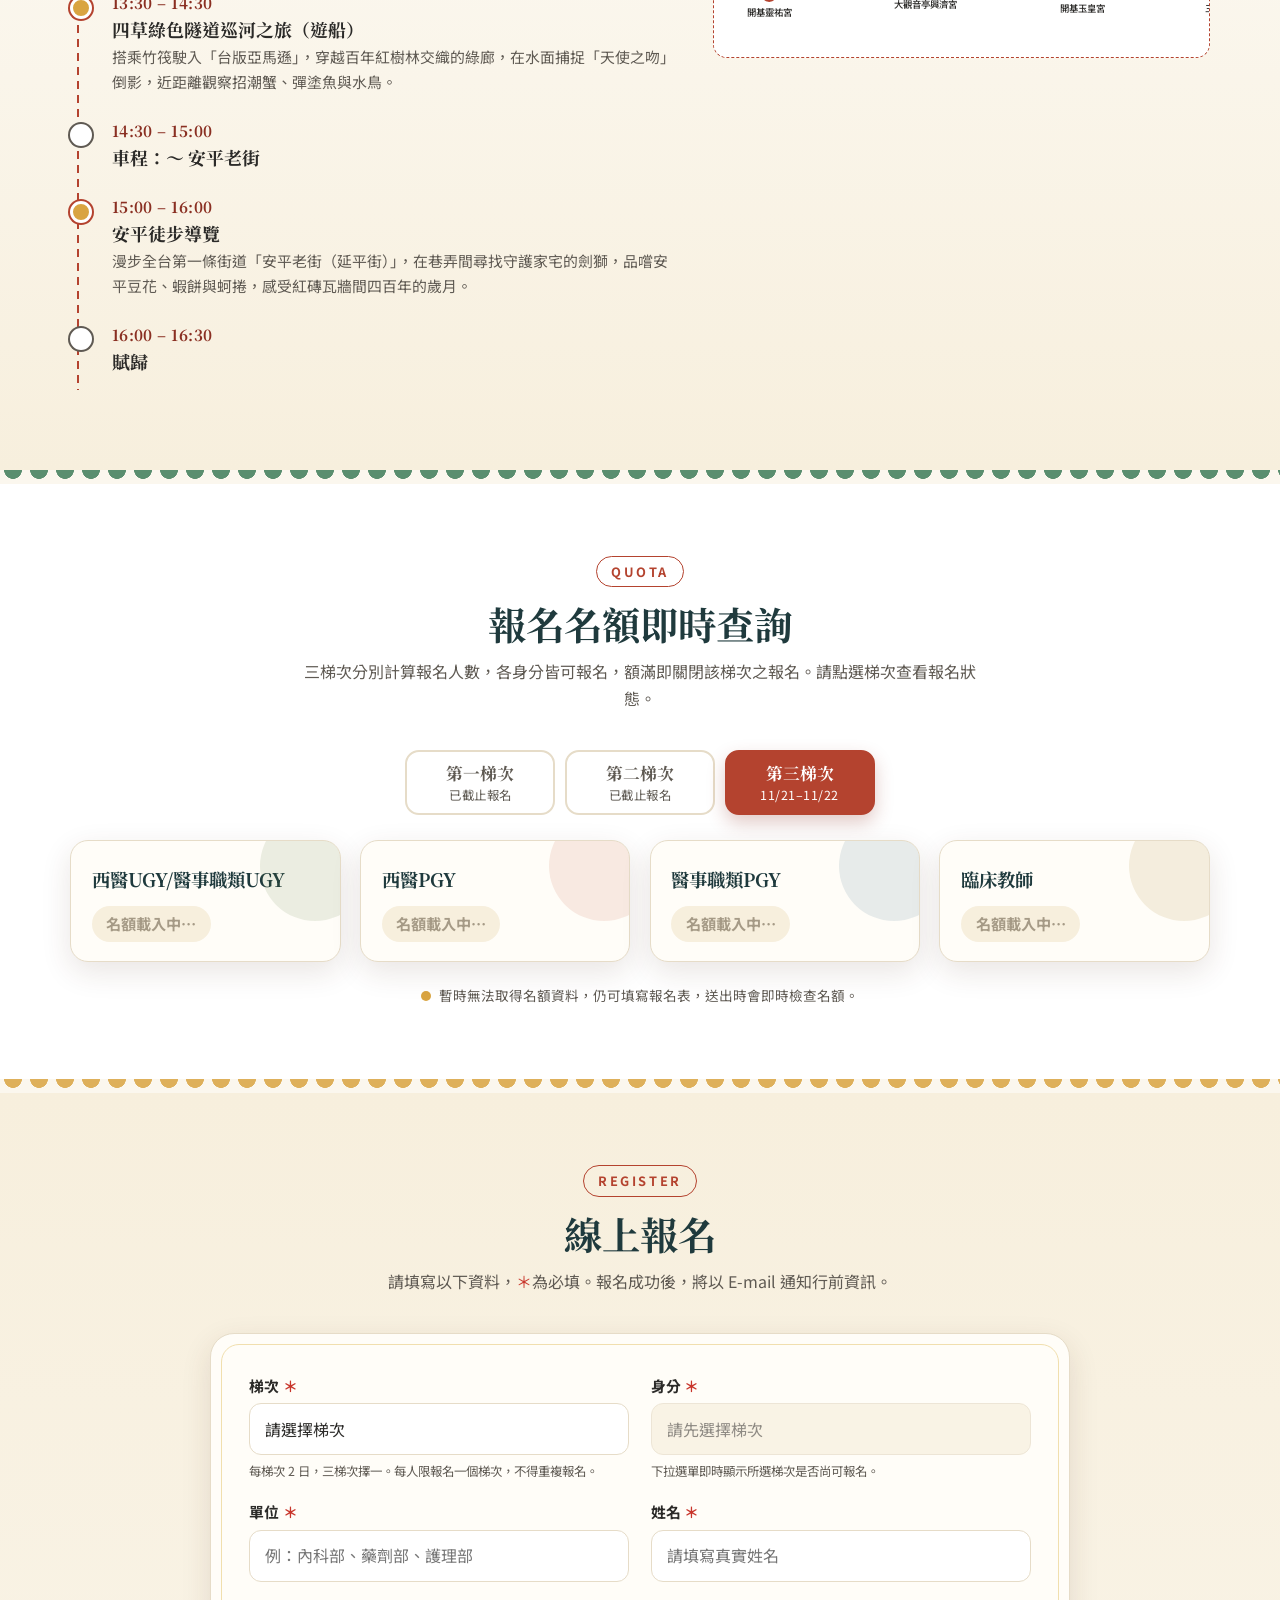
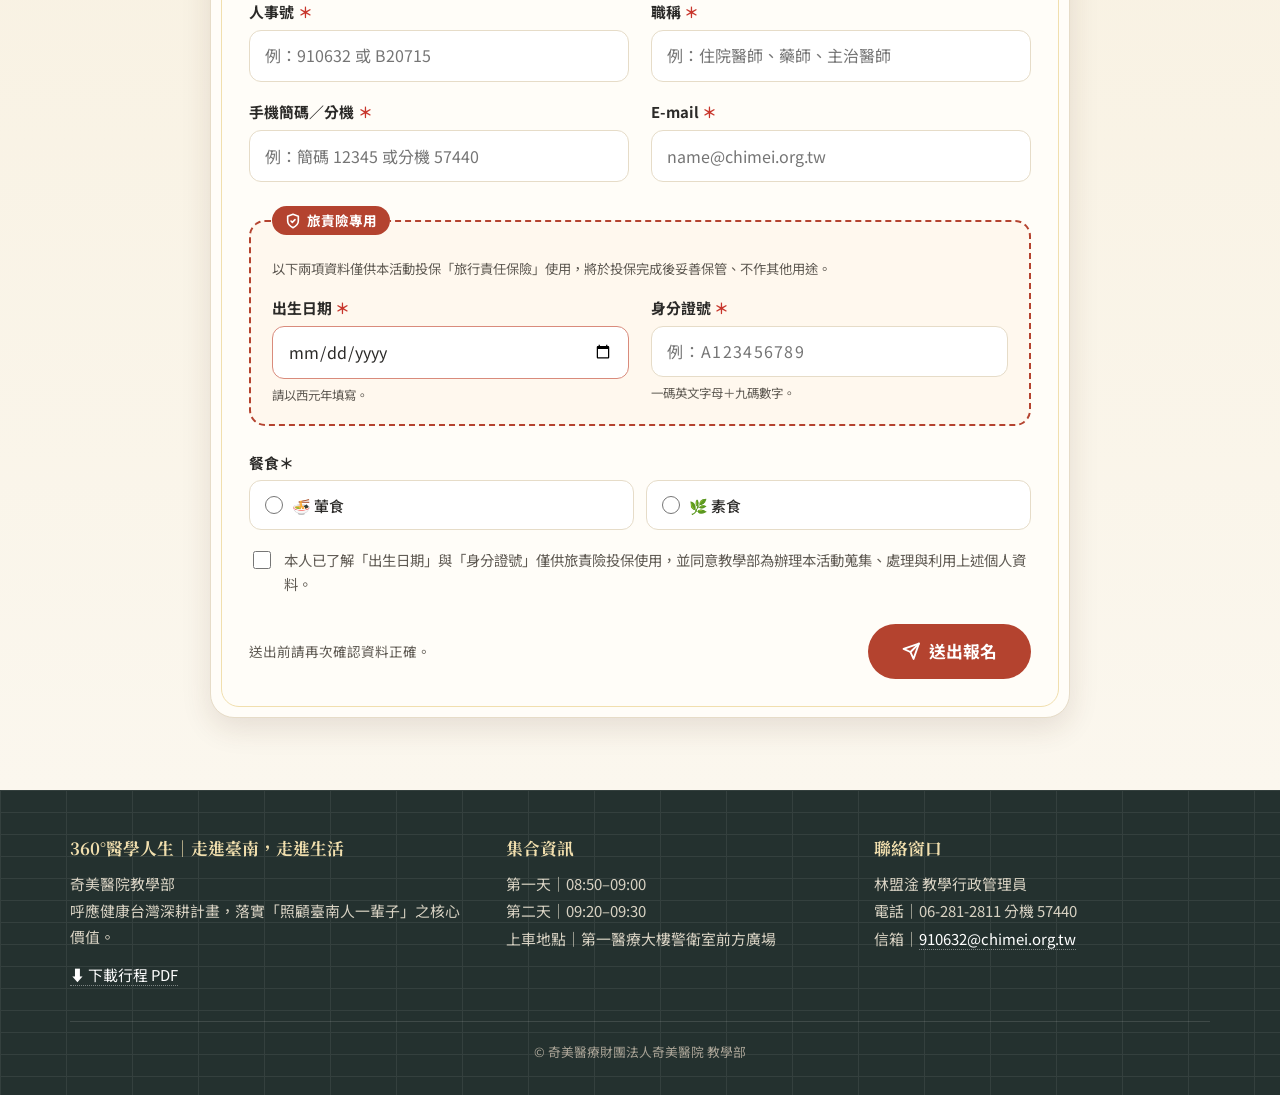
==== commit c6cd170c: "Stop accepting registrations for 第二梯次 Co-Authored-By: Claude <noreply@anthropic.com>" ====
--- a/index.html
+++ b/index.html
@@ -602,7 +602,7 @@
       <p class="tagline">臺南，<em>一座讓人更懂生活的城市</em>。走讀府城街巷、市場、廟宇與聚落，從飲食、信仰、文化與土地認識民眾的生活樣貌，從臺南的日常，拓展照顧的視野。</p>
       <div class="sessions" aria-label="活動梯次">
         <div class="chip chip-1"><small>第一梯次・已截止報名</small><span>10/17（六）–10/18（日）</span></div>
-        <div class="chip chip-2"><small>第二梯次</small><span>11/14（六）–11/15（日）</span></div>
+        <div class="chip chip-2"><small>第二梯次・已截止報名</small><span>11/14（六）–11/15（日）</span></div>
         <div class="chip chip-3"><small>第三梯次</small><span>11/21（六）–11/22（日）</span></div>
         <div class="chip chip-days"><span>民國 115 年｜每梯次 2 日</span></div>
       </div>
@@ -1023,7 +1023,7 @@
         <div>
           <h4>活動日期（三梯次擇一）</h4>
           <p>第一梯次｜115/10/17（六）–10/18（日）（已截止報名）</p>
-          <p>第二梯次｜115/11/14（六）–11/15（日）</p>
+          <p>第二梯次｜115/11/14（六）–11/15（日）（已截止報名）</p>
           <p>第三梯次｜115/11/21（六）–11/22（日）</p>
           <p class="muted">2日活動需全程參與</p>
         </div>
@@ -1407,8 +1407,8 @@
 // 各梯次總報名人數上限（2026-10-08 起取消各身分限額，只保留各梯次總人數上限；統一 40 人，包含長官及工作人員）。
 // 網頁不顯示上限與剩餘人數；載入名額後以後端回傳的 sessionCaps（或公開統計的「梯次上限」）為準
 let SESSION_CAPS = { "第一梯次": 40, "第二梯次": 40, "第三梯次": 40 };
-// 停止受理報名的梯次（2026-10-15 起第一梯次）。載入名額後以後端回傳的 closedSessions（或公開統計的「梯次狀態」）為準
-let CLOSED_SESSIONS = ["第一梯次"];
+// 停止受理報名的梯次（2026-10-15 起第一梯次、2026-11-10 起第二梯次）。載入名額後以後端回傳的 closedSessions（或公開統計的「梯次狀態」）為準
+let CLOSED_SESSIONS = ["第一梯次", "第二梯次"];
 function mergeClosedSessions(list){ if (Array.isArray(list)) CLOSED_SESSIONS = Array.from(new Set(CLOSED_SESSIONS.concat(list))); }
 const sessionClosed = s => CLOSED_SESSIONS.includes(s);
 // 長官及工作人員：不在身分選單，但計入各梯次總人數（後端與公開統計的人數裡有這一項）
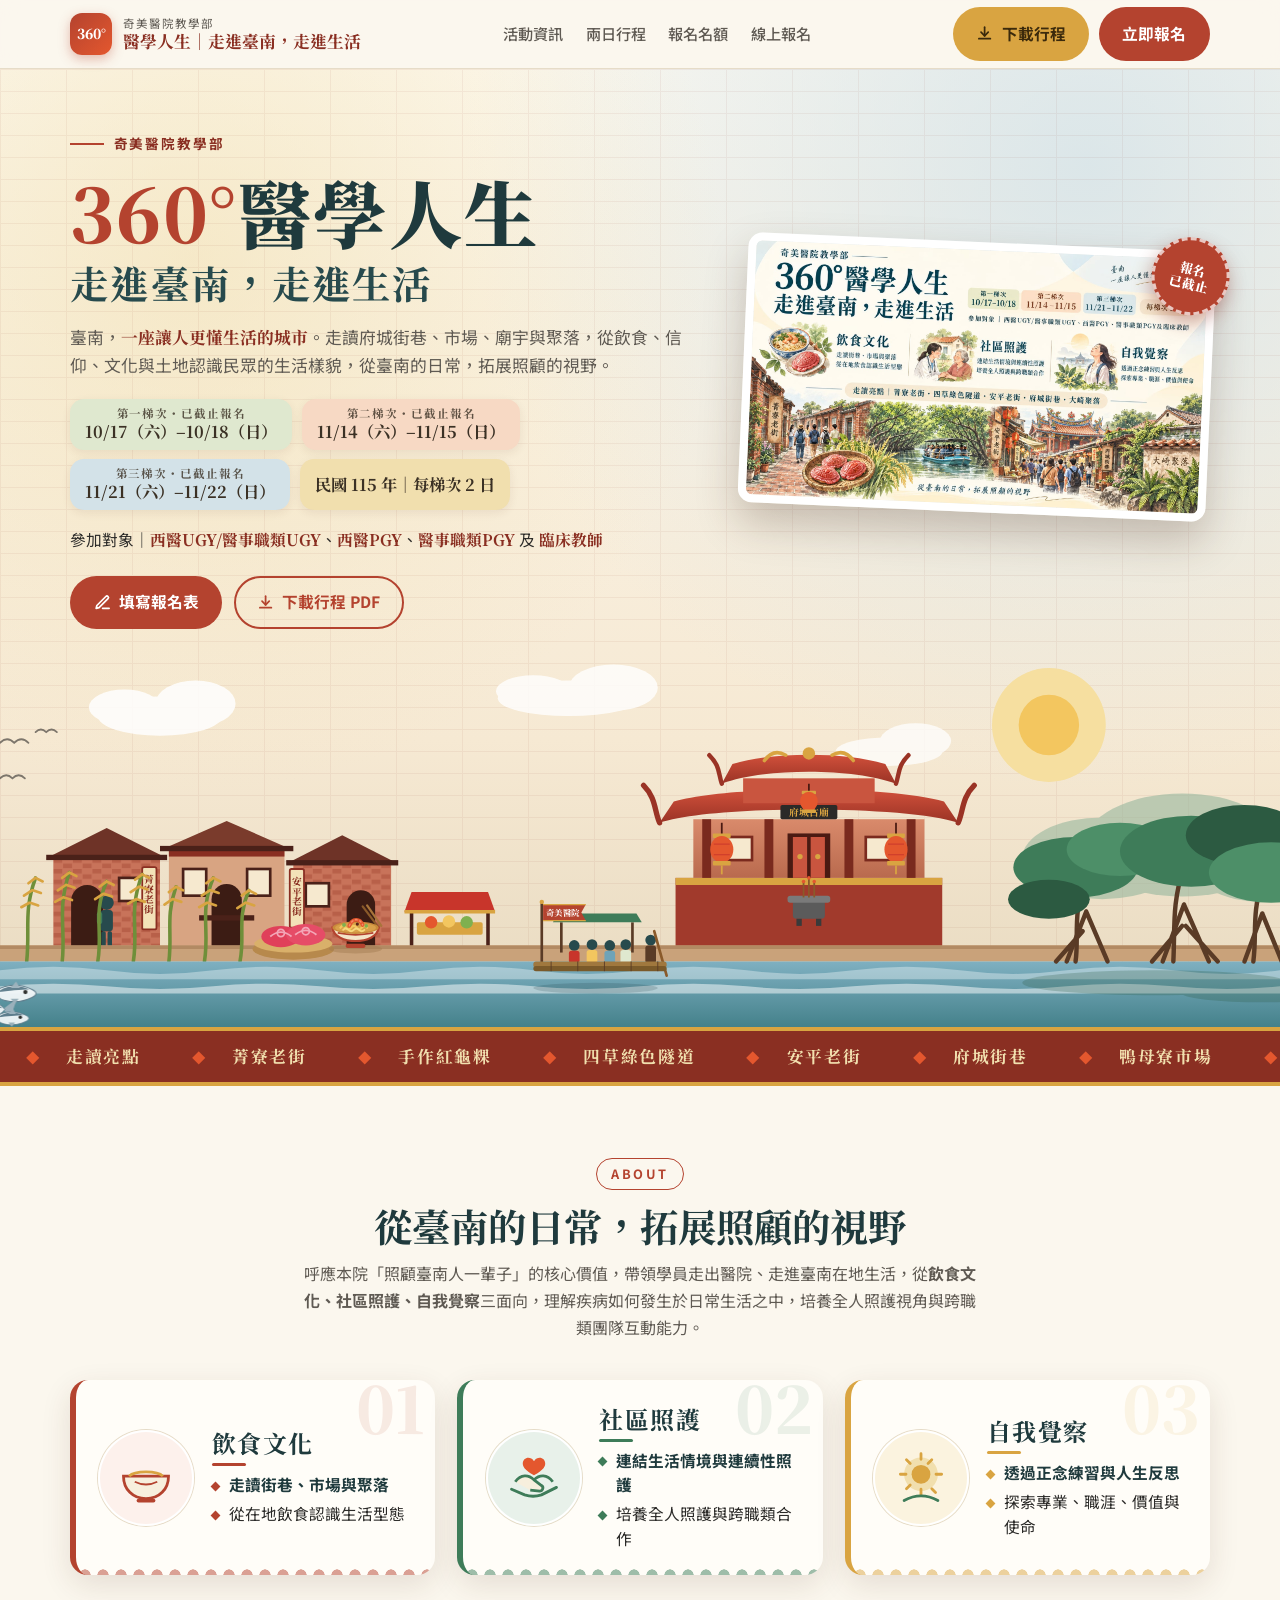
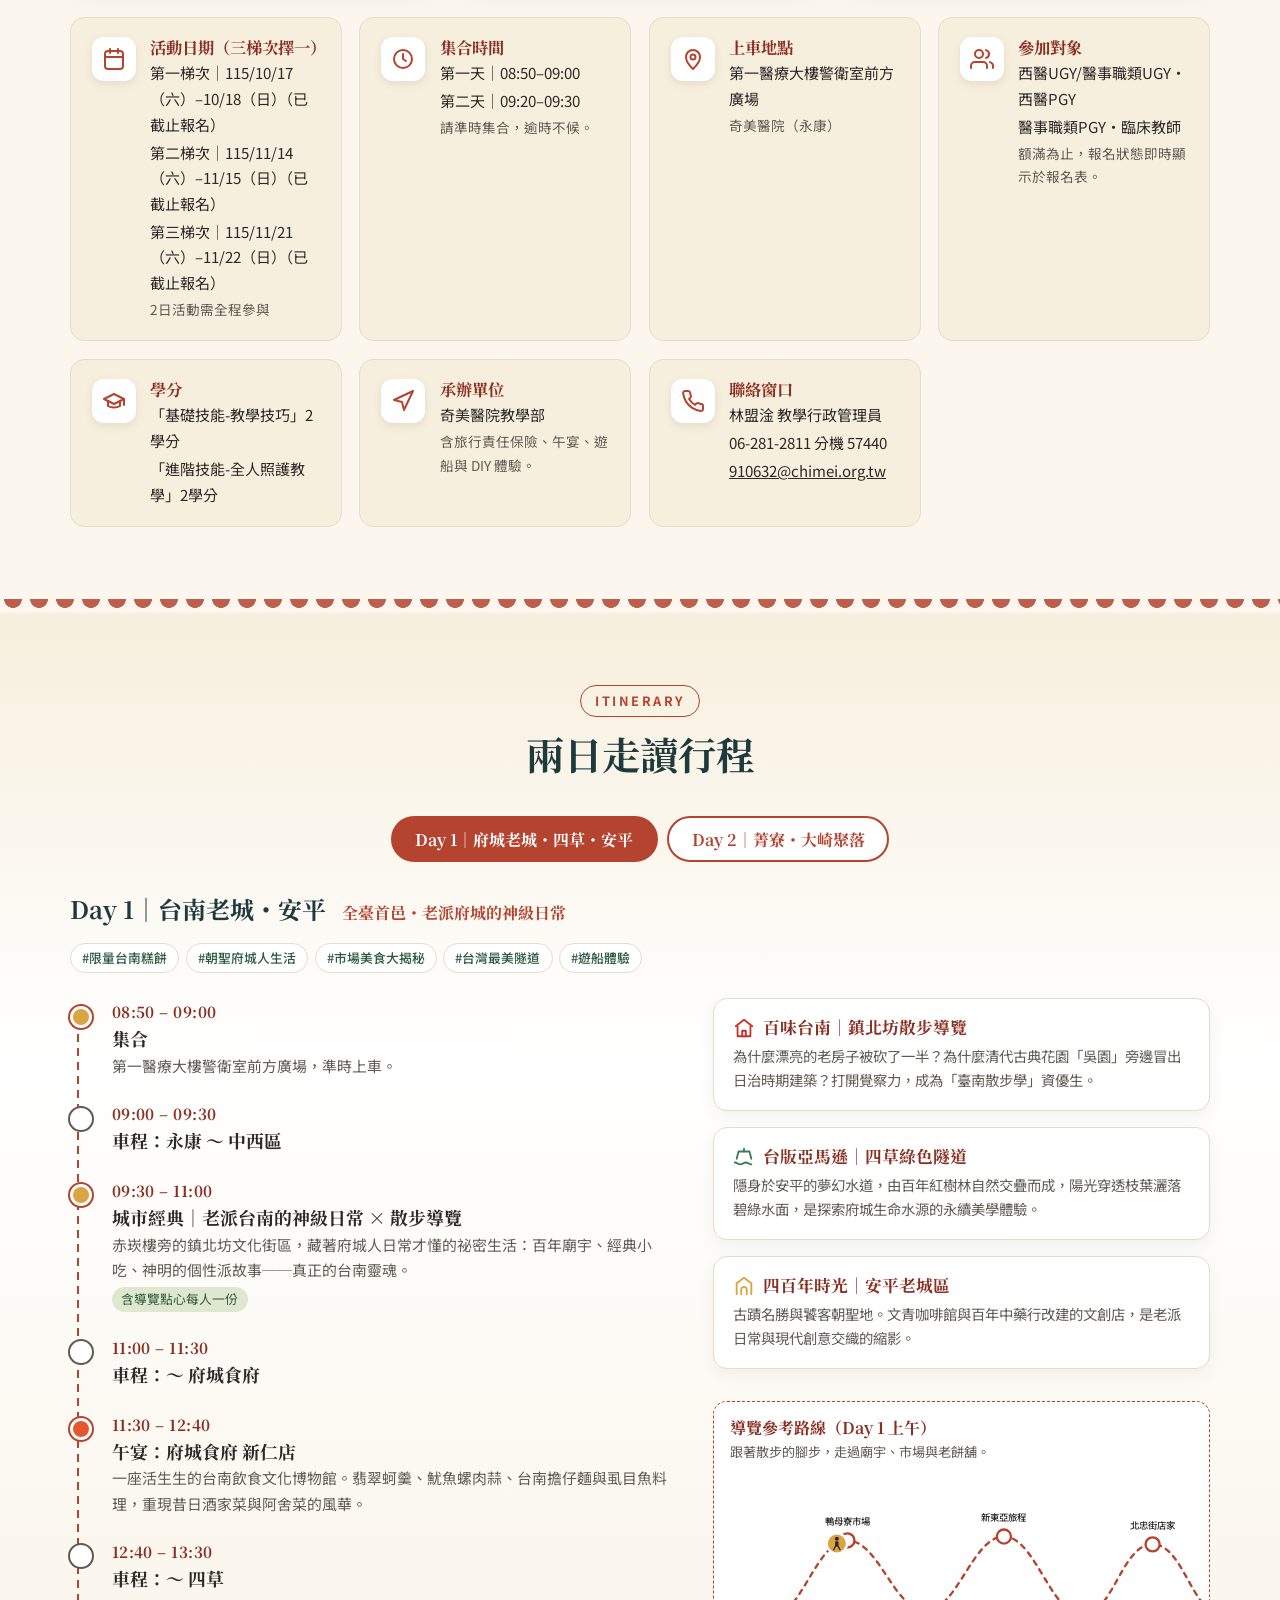
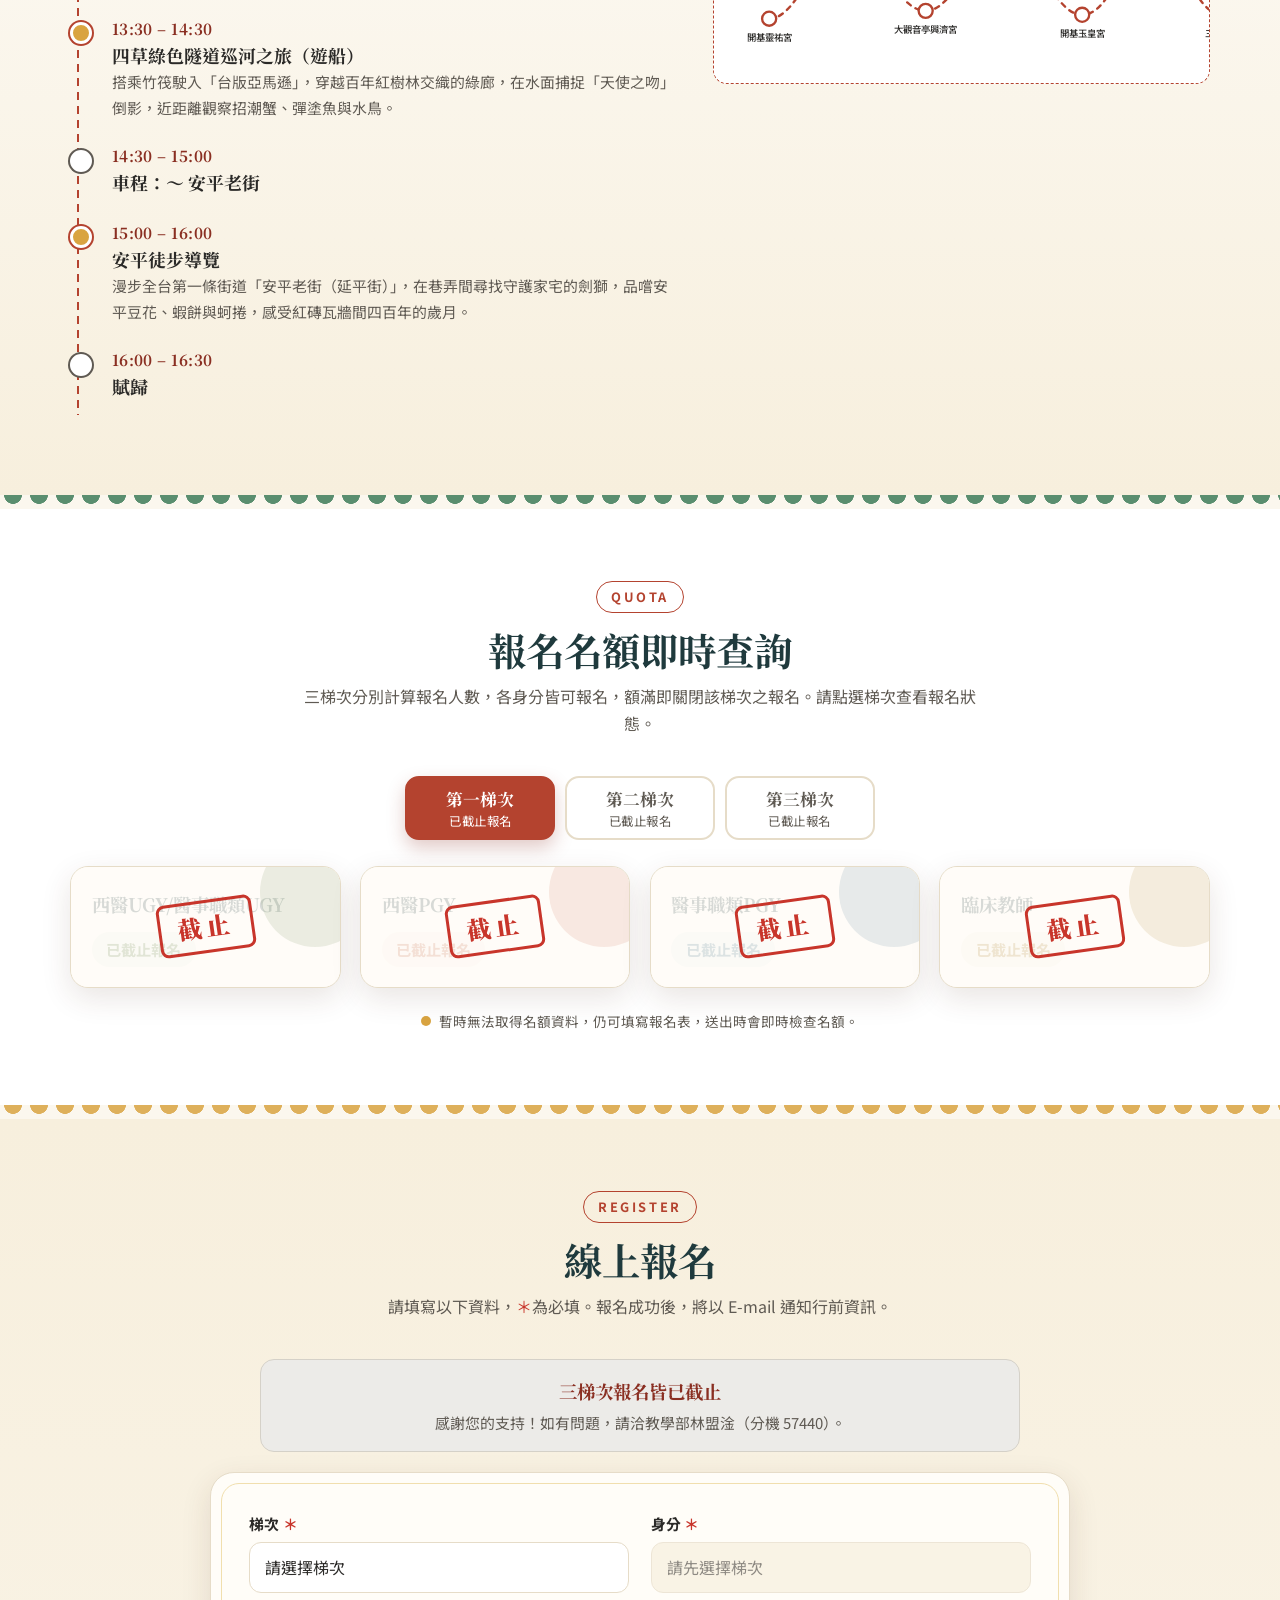
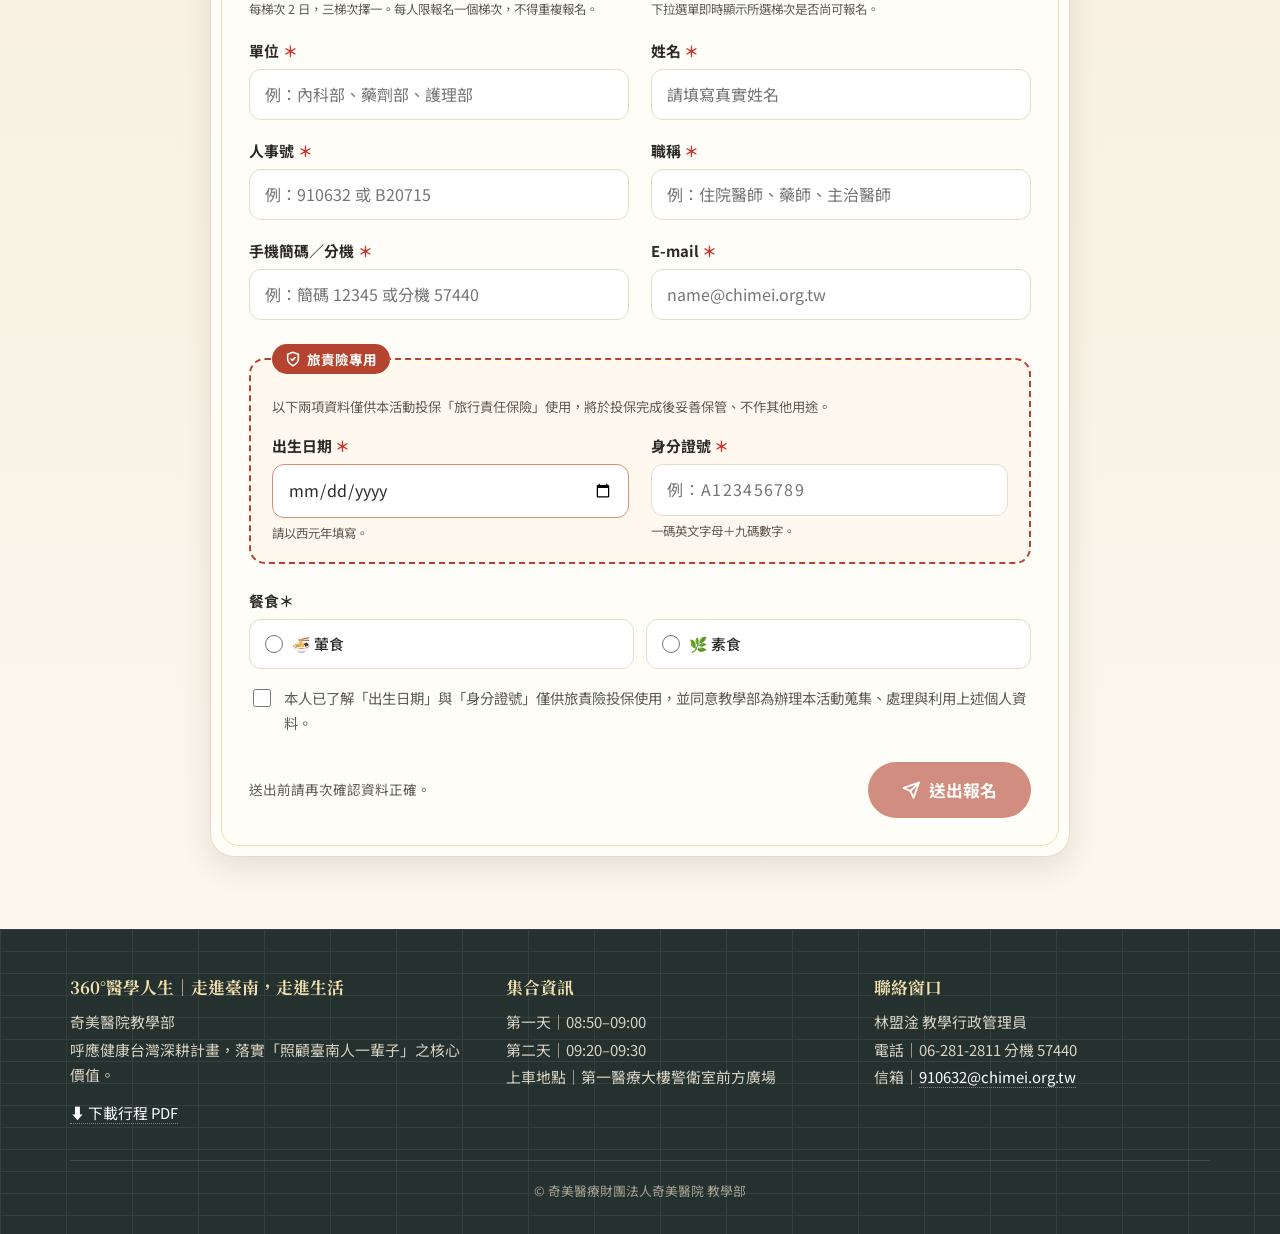
==== commit 342922a2: "Stop accepting registrations for 第三梯次 With every session closed, the registration form shows a notic" ====
--- a/index.html
+++ b/index.html
@@ -512,6 +512,10 @@
 .form-actions .btn{padding:.85rem 2rem;font-size:1.05rem}
 .form-msg{grid-column:1/-1;display:none;padding:.8rem 1rem;border-radius:12px;font-size:.92rem}
 .form-msg.error{display:block;background:#fdecea;color:#8f2416;border:1px solid #f1b8ae}
+.closed-banner{max-width:760px;margin:0 auto 1.2rem;padding:1rem 1.2rem;border-radius:14px;background:#ecebe8;border:1px solid #d5d1c8;color:var(--ink);text-align:center}
+.closed-banner b{display:block;font-family:var(--serif);font-size:1.15rem;color:var(--brick-deep)}
+.closed-banner span{display:block;margin-top:.2rem;font-size:.93rem;color:var(--ink-soft)}
+.closed-banner[hidden]{display:none}
 @media (max-width:640px){
   .form-card{padding:1.6rem 1.2rem}
   .form-grid{grid-template-columns:1fr}
@@ -603,7 +607,7 @@
       <div class="sessions" aria-label="活動梯次">
         <div class="chip chip-1"><small>第一梯次・已截止報名</small><span>10/17（六）–10/18（日）</span></div>
         <div class="chip chip-2"><small>第二梯次・已截止報名</small><span>11/14（六）–11/15（日）</span></div>
-        <div class="chip chip-3"><small>第三梯次</small><span>11/21（六）–11/22（日）</span></div>
+        <div class="chip chip-3"><small>第三梯次・已截止報名</small><span>11/21（六）–11/22（日）</span></div>
         <div class="chip chip-days"><span>民國 115 年｜每梯次 2 日</span></div>
       </div>
       <p class="audience">參加對象｜<b>西醫UGY/醫事職類UGY</b>、<b>西醫PGY</b>、<b>醫事職類PGY</b> 及 <b>臨床教師</b></p>
@@ -1024,7 +1028,7 @@
           <h4>活動日期（三梯次擇一）</h4>
           <p>第一梯次｜115/10/17（六）–10/18（日）（已截止報名）</p>
           <p>第二梯次｜115/11/14（六）–11/15（日）（已截止報名）</p>
-          <p>第三梯次｜115/11/21（六）–11/22（日）</p>
+          <p>第三梯次｜115/11/21（六）–11/22（日）（已截止報名）</p>
           <p class="muted">2日活動需全程參與</p>
         </div>
       </div>
@@ -1231,6 +1235,10 @@
       <h2>線上報名</h2>
       <p>請填寫以下資料，<span style="color:var(--vermilion)">＊</span>為必填。報名成功後，將以 E-mail 通知行前資訊。</p>
     </div>
+    <div class="closed-banner" id="allClosed" role="status" hidden>
+      <b>三梯次報名皆已截止</b>
+      <span>感謝您的支持！如有問題，請洽教學部林盟淦（分機 57440）。</span>
+    </div>
 
     <form class="form-card" id="regForm" novalidate>
       <div class="form-grid">
@@ -1407,8 +1415,8 @@
 // 各梯次總報名人數上限（2026-10-08 起取消各身分限額，只保留各梯次總人數上限；統一 40 人，包含長官及工作人員）。
 // 網頁不顯示上限與剩餘人數；載入名額後以後端回傳的 sessionCaps（或公開統計的「梯次上限」）為準
 let SESSION_CAPS = { "第一梯次": 40, "第二梯次": 40, "第三梯次": 40 };
-// 停止受理報名的梯次（2026-10-15 起第一梯次、2026-11-10 起第二梯次）。載入名額後以後端回傳的 closedSessions（或公開統計的「梯次狀態」）為準
-let CLOSED_SESSIONS = ["第一梯次", "第二梯次"];
+// 停止受理報名的梯次（2026-10-15 起第一梯次、2026-11-10 起第二梯次、2026-11-14 起第三梯次）。載入名額後以後端回傳的 closedSessions（或公開統計的「梯次狀態」）為準
+let CLOSED_SESSIONS = ["第一梯次", "第二梯次", "第三梯次"];
 function mergeClosedSessions(list){ if (Array.isArray(list)) CLOSED_SESSIONS = Array.from(new Set(CLOSED_SESSIONS.concat(list))); }
 const sessionClosed = s => CLOSED_SESSIONS.includes(s);
 // 長官及工作人員：不在身分選單，但計入各梯次總人數（後端與公開統計的人數裡有這一項）
@@ -1693,6 +1701,12 @@
     o.textContent = `${s.key}｜${s.date}${c ? "（已截止報名）" : f ? "（已額滿）" : ""}`;
     o.disabled = c || f;
   });
+  // 所有梯次都停止受理時：報名表上方顯示公告，送出鈕停用
+  const allClosed = SESSIONS.every(x => sessionClosed(x.key));
+  document.getElementById("allClosed").hidden = !allClosed;
+  if (allClosed) document.getElementById("submitBtn").disabled = true;
+  const stamp = document.querySelector(".stamp");
+  if (stamp) stamp.innerHTML = allClosed ? "報名<br>已截止" : "報名<br>開放中";
 
   const pulse = document.getElementById("livePulse");
   const text = document.getElementById("liveText");
